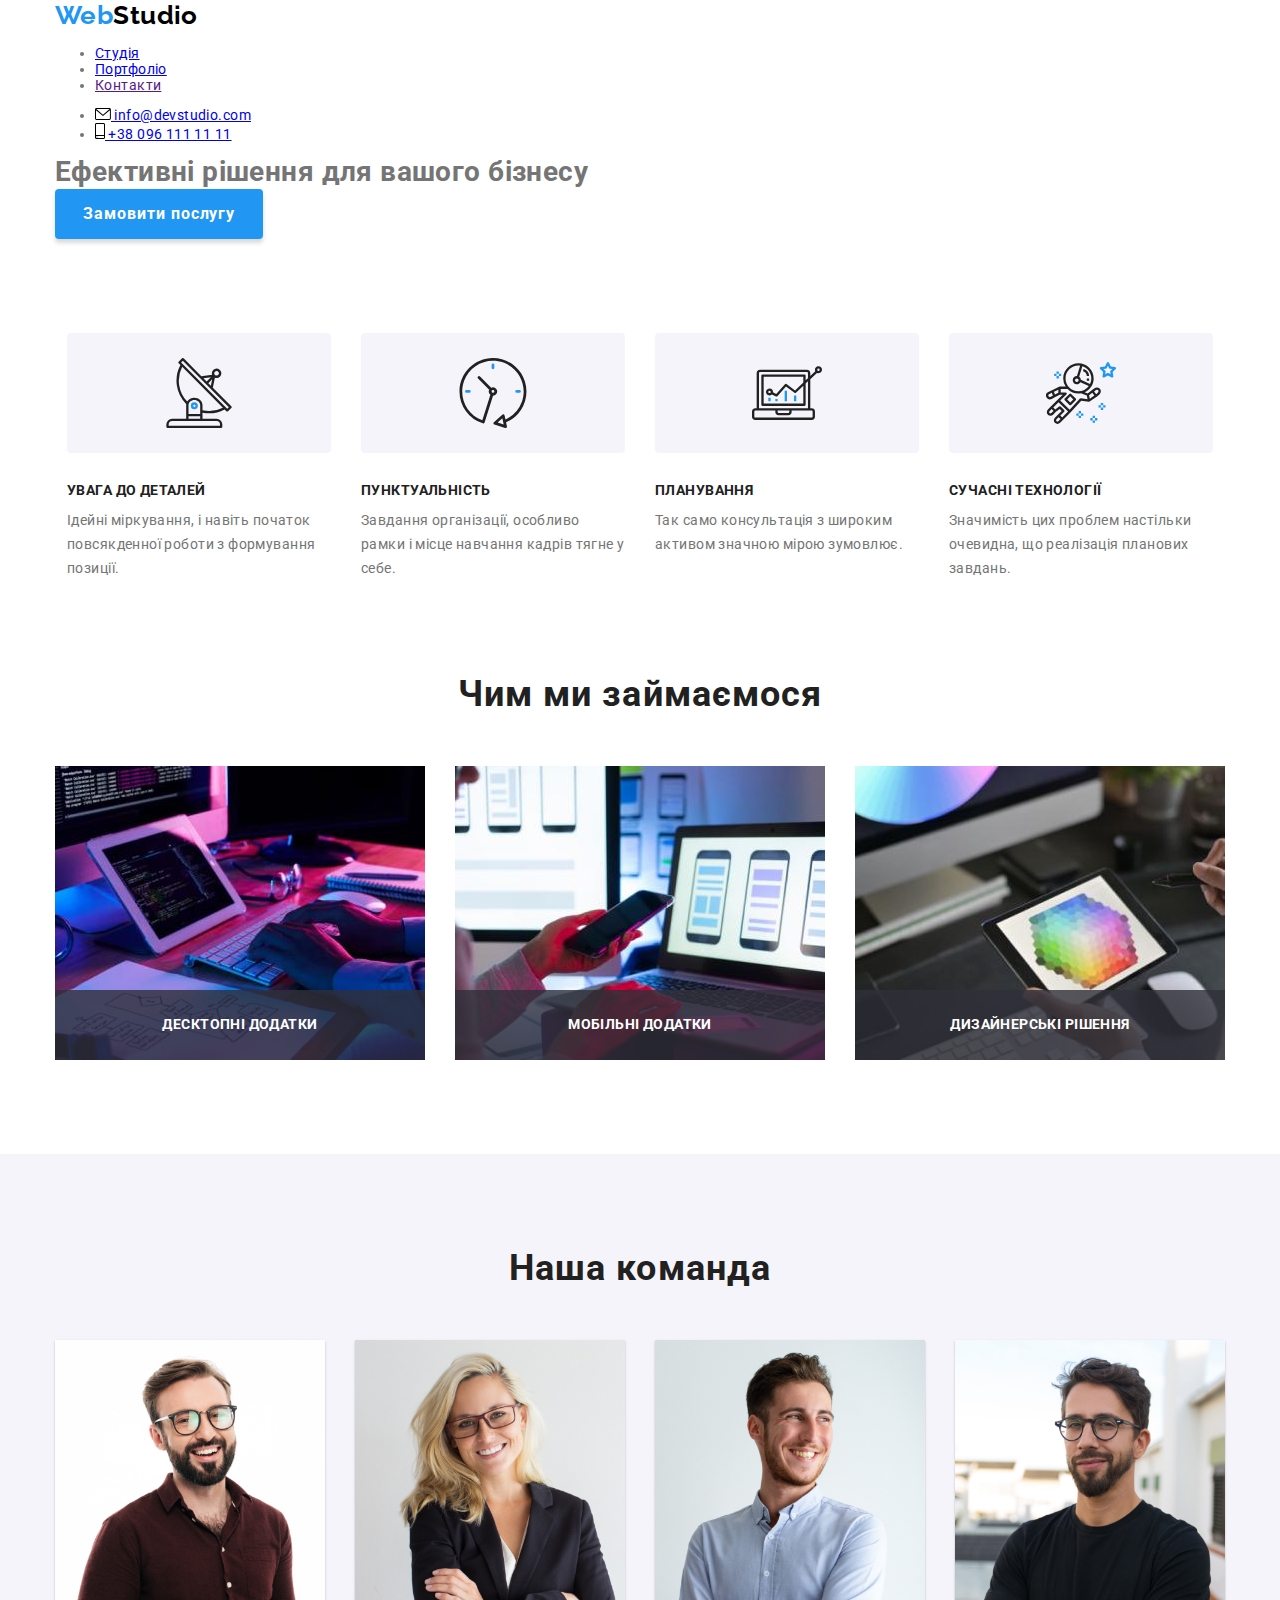
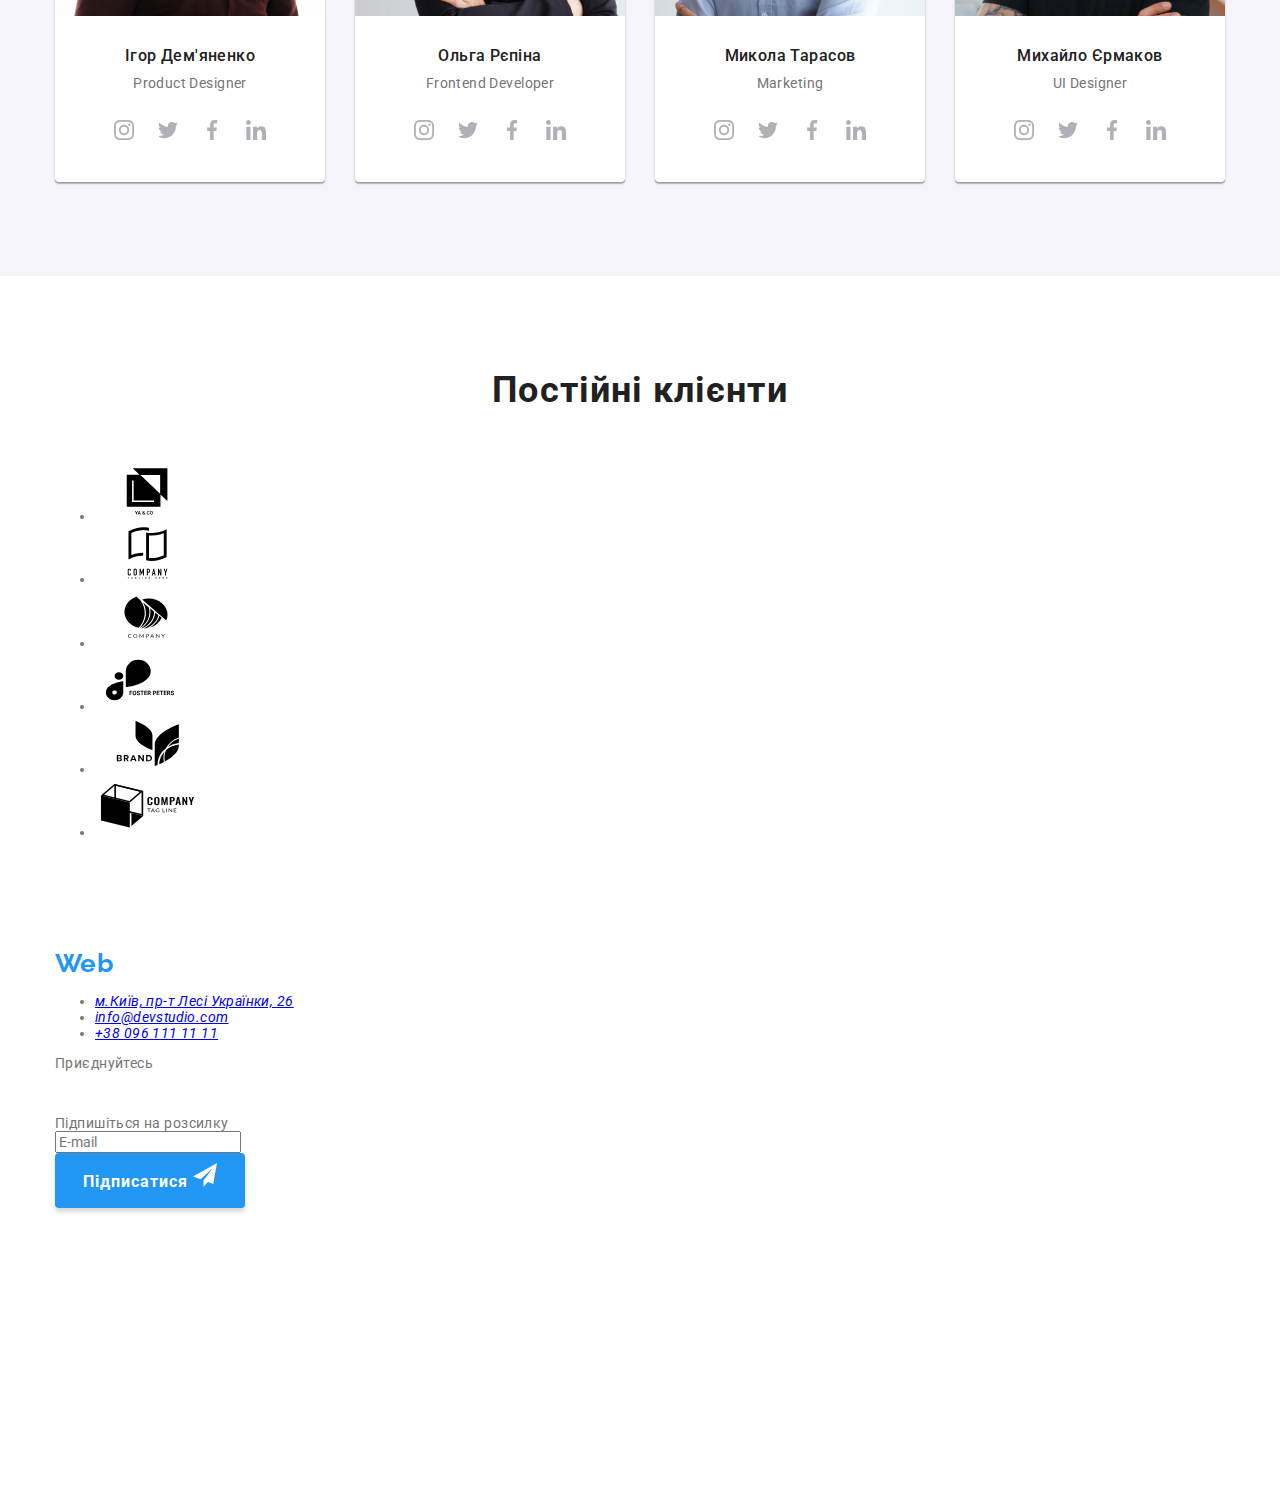
==== index.html @ 04a94d73 "Add styles for features, woktypes and team section" ====
<!DOCTYPE html>
<html lang="uk">

<head>
    <meta charset="UTF-8">
    <meta http-equiv="X-UA-Compatible" content="IE=edge">
    <meta name="viewport" content="width=device-width, initial-scale=1.0">
    <title>goit-markup-hw-07</title>
    <link rel="stylesheet" href="./css/main.min.css">
    <link rel="preconnect" href="https://fonts.googleapis.com">
    <link rel="preconnect" href="https://fonts.gstatic.com" crossorigin>
    <link
        href="https://fonts.googleapis.com/css2?family=Raleway:wght@700&family=Roboto:wght@400;500;700;900&display=swap"
        rel="stylesheet">
</head>
<body>
    <header class="page-header">
        <div class="container page-header__container">
            <a href="./index.html" class="logo">Web<span class="logo__span">Studio</span></a>
            <nav class="page-header__nav">
                <ul class="page-header__nav-list">
                    <li class="page-header__nav-item"><a href="./index.html" class="page-header__nav-link is-active">Студія</a></li>
                    <li class="page-header__nav-item"><a href="./portfolio.html" class="page-header__nav-link">Портфоліо</a></li>
                    <li class="page-header__nav-item"><a href="" class="page-header__nav-link">Контакти</a></li>
                </ul>
            </nav>
            <ul class="page-header__contacts">
                <li class="page-header__contacts-item">
                    <a href="mailto:info@devstudio.com" class="page-header__contacts-link">
                        <svg class="page-header__contacts-icon" width="16" height="12">
                            <use href="./images/symbol-defs.svg#envelope"></use>
                        </svg>
                        info@devstudio.com</a>
                </li>
                <li class="page-header__contacts-item">
                    <a href="tel:+380961111111" class="page-header__contacts-link">
                        <svg class="page-header__contacts-icon" width="10" height="16">
                            <use href="./images/symbol-defs.svg#smartphone"></use>
                        </svg>
                        +38 096 111 11 11</a>
                </li>
            </ul>
        </div>
    </header>
    <main>
        <section class="hero">
            <div class="container hero__container">
                <h1 class="hero__title">Ефективні рішення для вашого бізнесу</h1>
                <button type="button" class="btn hero__btn" data-modal-open>Замовити послугу</button>
            </div>
        </section>
        <section class="features section">
            <div class="container">
                <h2 class="features__title visually-hidden">Особливості</h2>
                <ul class="features__list">
                    <li class="features__item">
                        <div class="features__bcg">
                            <svg class="features__icon" width="70" height="70">
                                <use href="./images/symbol-defs.svg#antenna"></use>
                            </svg>
                        </div>
                        <h3 class="features__label">УВАГА ДО ДЕТАЛЕЙ</h3>
                        <p class="features__text">Ідейні міркування, і навіть початок повсякденної роботи з формування
                            позиції.</p>
                    </li>
                    <li class="features__item">
                        <div class="features__bcg">
                            <svg class="features__icon" width="70" height="70">
                                <use href="./images/symbol-defs.svg#clock"></use>
                            </svg>
                        </div>
                        <h3 class="features__label">ПУНКТУАЛЬНІСТЬ</h3>
                        <p class="features__text">Завдання організації, особливо рамки і місце навчання кадрів тягне у
                            себе.</p>
                    </li>
                    <li class="features__item">
                        <div class="features__bcg">
                            <svg class="features-icon" width="70" height="70">
                                <use href="./images/symbol-defs.svg#diagram"></use>
                            </svg>
                        </div>
                        <h3 class="features__label">ПЛАНУВАННЯ</h3>
                        <p class="features__text">Так само консультація з широким активом значною мірою зумовлює.</p>
                    </li>
                    <li class="features__item">
                        <div class="features__bcg">
                            <svg class="features__icon" width="70" height="70">
                                <use href="./images/symbol-defs.svg#astronaut"></use>
                            </svg>
                        </div>
                        <h3 class="features__label">СУЧАСНІ ТЕХНОЛОГІЇ</h3>
                        <p class="features__text">Значимість цих проблем настільки очевидна, що реалізація планових
                            завдань.</p>
                    </li>
                </ul>
            </div>
        </section>
        <section class="worktypes section">
            <div class="container">
                <h2 class="worktypes__title section-title">Чим ми займаємося</h2>
                <ul class="worktypes__list">
                    <li class="worktypes__item">
                        <img src="./images/desktop-app.jpg" alt="декстопні додатки" width="370">
                        <p class="worktypes__text">Десктопні додатки</p>
                    </li>
                    <li class="worktypes__item">
                        <img src="./images/mobile-app.jpg" alt="мобільні додатки" width="370">
                        <p class="worktypes__text">Мобільні додатки</p>
                    </li>
                    <li class="worktypes__item">
                        <img src="./images/design-solutions.jpg" alt="дизайнерські рішення" width="370">
                        <p class="worktypes__text">Дизайнерські рішення</p>
                    </li>
                </ul>
            </div>
        </section>
        <section class="team section">
            <div class="container">
                <h2 class="team__title section-title">Наша команда</h2>
                <ul class="team__list">
                    <li class="team-card">
                        <div class="img-wrapper">
                            <img src="./images/ihor.jpg" alt="Ігор Дем'яненко"
                            srcset="./images/ihor.jpg 1x, ./images/ihor@2x.jpg 2x, ./images/ihor@3x.jpg 3x">
                        </div>
                        <div class="team-card__content">
                            <h3 class="team-card__title">Ігор Дем'яненко</h3>
                            <p lang="en" class="team-card__text">Product Designer</p>
                            <ul class="socials">
                                <li class="socials__item">
                                    <a href="" class="socials__link">
                                        <svg class="socials__icon" width="20" height="20">
                                            <use href="./images/symbol-defs.svg#instagram"></use>
                                        </svg>
                                    </a>
                                </li>
                                <li class="socials__item">
                                    <a href="" class="socials__link">
                                        <svg class="socials__icon" width="20" height="20">
                                            <use href="./images/symbol-defs.svg#twitter"></use>
                                        </svg>
                                    </a>
                                </li>
                                <li class="socials__item">
                                    <a href="" class="socials__link">
                                        <svg class="socials__icon" width="20" height="20">
                                            <use href="./images/symbol-defs.svg#facebook"></use>
                                        </svg>
                                    </a>
                                </li>
                                <li class="socials__item">
                                    <a href="" class="socials__link">
                                        <svg class="socials__icon" width="20" height="20">
                                            <use href="./images/symbol-defs.svg#linkedin"></use>
                                        </svg>
                                    </a>
                                </li>
                            </ul>
                        </div>
                    </li>
                    <li class="team-card">
                        <div class="img-wrapper">
                            <img src="./images/olga.jpg" alt="Ольга Рєпіна"
                            srcset="./images/olga.jpg 1x, ./images/olga@2x.jpg 2x, ./images/olga@3x.jpg 3x">
                        </div>
                        <div class="team-card__content">
                            <h3 class="team-card__title">Ольга Рєпіна</h3>
                            <p lang="en" class="team-card__text">Frontend Developer</p>
                            <ul class="socials">
                                <li class="social__item">
                                    <a href="" class="socials__link">
                                        <svg width="20" height="20" class="socials__icon">
                                            <use href="./images/symbol-defs.svg#instagram"></use>
                                        </svg>
                                    </a>
                                </li>
                                <li class="socials__item">
                                    <a href="" class="socials__link">
                                        <svg class="socials__icon" width="20" height="20">
                                            <use href="./images/symbol-defs.svg#twitter"></use>
                                        </svg>
                                    </a>
                                </li>
                                <li class="socials__item">
                                    <a href="" class="socials__link">
                                        <svg class="socials__icon" width="20" height="20">
                                            <use href="./images/symbol-defs.svg#facebook"></use>
                                        </svg>
                                    </a>
                                </li>
                                <li class="socials__item">
                                    <a href="" class="socials__link">
                                        <svg class="socials__icon" width="20" height="20">
                                            <use href="./images/symbol-defs.svg#linkedin"></use>
                                        </svg>
                                    </a>
                                </li>
                            </ul>
                        </div>
                    </li>
                    <li class="team-card">
                        <div class="img-wrapper">
                            <img src="./images/mykola.jpg" alt="Микола Тарасов"
                            srcset="./images/mykola.jpg 1x, ./images/mykola@2x.jpg 2x, ./images/mykola@3x.jpg 3x">
                        </div>
                        <div class="team-card__content">
                            <h3 class="team-card__title">Микола Тарасов</h3>
                            <p lang="en" class="team-card__text">Marketing</p>
                            <ul class="socials">
                                <li class="socials__item">
                                    <a href="" class="socials__link">
                                        <svg width="20" height="20" class="socials__icon">
                                            <use href="./images/symbol-defs.svg#instagram"></use>
                                        </svg>
                                    </a>
                                </li>
                                <li class="socials__item">
                                    <a href="" class="socials__link">
                                        <svg class="socials__icon" width="20" height="20">
                                            <use href="./images/symbol-defs.svg#twitter"></use>
                                        </svg>
                                    </a>
                                </li>
                                <li class="socials__item">
                                    <a href="" class="socials__link">
                                        <svg class="socials__icon" width="20" height="20">
                                            <use href="./images/symbol-defs.svg#facebook"></use>
                                        </svg>
                                    </a>
                                </li>
                                <li class="socials__item">
                                    <a href="" class="socials__link">
                                        <svg class="socials__icon" width="20" height="20">
                                            <use href="./images/symbol-defs.svg#linkedin"></use>
                                        </svg>
                                    </a>
                                </li>
                            </ul>
                        </div>
                    </li>
                    <li class="team-card">
                        <div class="img-wrapper">
                            <img src="./images/mykhailo.jpg" alt="Михайло Єрмаков"
                            srcset="./images/mykhailo.jpg 1x, ./images/mykhailo@2x.jpg 2x, ./images/mykhailo@3x.jpg 3x">
                        </div>
                        <div class="team-card__content">
                            <h3 class="team-card__title">Михайло Єрмаков</h3>
                            <p lang="en" class="team-card__text">UI Designer</p>
                            <ul class="socials">
                                <li class="socials__item">
                                    <a href="" class="socials__link">
                                        <svg width="20" height="20" class="socials__icon">
                                            <use href="./images/symbol-defs.svg#instagram"></use>
                                        </svg>
                                    </a>
                                </li>
                                <li class="socials__item">
                                    <a href="" class="socials__link">
                                        <svg class="socials__icon" width="20" height="20">
                                            <use href="./images/symbol-defs.svg#twitter"></use>
                                        </svg>
                                    </a>
                                </li>
                                <li class="socials__item">
                                    <a href="" class="socials__link">
                                        <svg class="socials__icon" width="20" height="20">
                                            <use href="./images/symbol-defs.svg#facebook"></use>
                                        </svg>
                                    </a>
                                </li>
                                <li class="socials__item">
                                    <a href="" class="socials__link">
                                        <svg class="socials__icon" width="20" height="20">
                                            <use href="./images/symbol-defs.svg#linkedin"></use>
                                        </svg>
                                    </a>
                                </li>
                            </ul>
                        </div>
                    </li>
                </ul>
            </div>
        </section>
        <section class="clients section">
            <div class="container">
                <h2 class="clients__title section-title">Постійні клієнти</h2>
                <ul class="clients__list">
                    <li class="clients__item">
                        <a href="" class="clients__link">
                            <svg class="clients__icon" width="106" height="60">
                                <use href="./images/symbol-defs.svg#logo1"></use>
                            </svg>
                        </a>
                    </li>
                    <li class="clients__item">
                        <a href="" class="clients__link">
                            <svg class="clients__icon" width="106" height="60">
                                <use href="./images/symbol-defs.svg#logo2"></use>
                            </svg>
                        </a>
                    </li>
                    <li class="clients__item">
                        <a href="" class="clients__link">
                            <svg class="clients__icon" width="106" height="60">
                                <use href="./images/symbol-defs.svg#logo3"></use>
                            </svg>
                        </a>
                    </li>
                    <li class="clients__item">
                        <a href="" class="clients__link">
                            <svg class="clients__icon" width="106" height="60">
                                <use href="./images/symbol-defs.svg#logo4"></use>
                            </svg>
                        </a>
                    </li>
                    <li class="clients__item">
                        <a href="" class="clients__link">
                            <svg class="clients__icon" width="106" height="60">
                                <use href="./images/symbol-defs.svg#logo5"></use>
                            </svg>
                        </a>
                    </li>
                    <li class="clients__item">
                        <a href="" class="clients__link">
                            <svg class="clients__icon" width="106" height="60">
                                <use href="./images/symbol-defs.svg#logo6"></use>
                            </svg>
                        </a>
                    </li>
                </ul>
            </div>
        </section>
    </main>
    <footer class="page-footer">
        <div class="container page-footer__container">
            <div class="page-footer__adr-thumb">
                <a href="./index.html" class="logo">Web<span class="logo__span--inverse">Studio</span></a>
                <address class="page-footer__adr">
                    <ul class="page-footer__adr-list">
                        <li class="page-footer__adr-item"><a href="https://goo.gl/maps/JgUuiA2P2E3TJJDB6" class="page-footer__adr-link--white"
                                rel="noopener noopener nofollow">м.Київ, пр-т Лесі Українки, 26</a></li>
                        <li class="page-footer__adr-item"><a href="mailto:info@devstudio.com"
                                class="page-footer__adr-link">info@devstudio.com</a></li>
                        <li class="page-footer__adr-item"><a href="tel:+380961111111" class="page-footer__adr-link">+38 096 111 11 11</a></li>
                    </ul>
                </address>
            </div>
            <div class="page-footer__join">
                <p class="page-footer__join-title">Приєднуйтесь</p>
                <ul class="page-footer__join-list socials">
                    <li class="page-footer__join-item socials__item">
                        <a href="" class="socials__link--inverse">
                            <svg width="20" height="20" class="socials__icon--inverse">
                                <use href="./images/symbol-defs.svg#instagram"></use>
                            </svg>
                        </a>
                    </li>
                    <li class="page-footer__join-item socials__item">
                        <a href="" class="socials__link--inverse">
                            <svg class="socials__icon--inverse" width="20" height="20">
                                <use href="./images/symbol-defs.svg#twitter"></use>
                            </svg>
                        </a>
                    </li>
                    <li class="page-footer__join-item socials__item">
                        <a href="" class="socials__link--inverse">
                            <svg class="socials__icon--inverse" width="20" height="20">
                                <use href="./images/symbol-defs.svg#facebook"></use>
                            </svg>
                        </a>
                    </li>
                    <li class="page-footer__join-item socials__item">
                        <a href="" class="socials__link--inverse">
                            <svg class="socials__icon--inverse" width="20" height="20">
                                <use href="./images/symbol-defs.svg#linkedin"></use>
                            </svg>
                        </a>
                    </li>
                </ul>
            </div>
            <form class="page-footer__subscribe" action="#">
                <label class="page-footer__subscribe-title" for="subscribe-input">Підпишіться на розсилку</label>
                <div class="page-footer__subscribe-thumb">    
                    <input type="email" placeholder="E-mail" name="email" class="page-footer__subscribe-input" id="subscribe-input">
                    <button type="submit" class="btn page-footer__subscribe-btn">Підписатися
                        <svg class="page-footer__subscribe-icon" width="24" height="24">
                            <use href="./images/symbol-defs.svg#send"></use>
                        </svg>
                    </button>
                </div>
            </form>
        </div>
    </footer>
    <div class="backdrop backdrop--is-hidden" data-modal>
        <div class="modal">
            <button class="modal__close-btn" data-modal-close>
                <svg class="modal__close-icon" width="30" height="30">
                    <use href="./images/symbol-defs.svg#close"></use>
                </svg>
            </button>
            <form action="#" class="offer-form">
                <strong class="offer-form__title">Залиште свої дані, ми вам передзвонимо</strong>
                <label class="offer-form__label">Ім'я
                    <input type="text" name="name" class="offer-form__input">
                    <svg class="offer-form__icon" width="18" height="18">
                        <use href="./images/symbol-defs.svg#person"></use>
                    </svg>
                </label>
                <label class="offer-form__label">Телефон
                    <input type="tel" name="phone" class="offer-form__input">
                    <svg class="offer-form__icon" width="18" height="18">
                        <use href="./images/symbol-defs.svg#phone"></use>
                    </svg>
                </label>
                <label class="offer-form__label">Пошта
                    <input type="email" name="email" class="offer-form__input">
                    <svg class="offer-form__icon" width="18" height="18">
                        <use href="./images/symbol-defs.svg#email"></use>
                    </svg>
                </label>
                <label class="offer-form__label"> Коментар
                    <textarea name="comment" id="offer-textarea" cols="30" rows="10" placeholder="Введіть текст"
                        class="offer-form__textarea"></textarea>
                </label>
                <label class="offer-form__checkbox-label">
                    <input type="checkbox" name="accepting" value="accepting" class="offer-form__checkbox-input">
                    Погоджуюся з розсилкою та приймаю&nbsp;<a class="offer-form__checkbox-link">Умови договору</a>
                    <svg class="offer-form__checkbox-icon--unchecked" width="16" height="15">
                        <use href="./images/symbol-defs.svg#check-border"></use>
                    </svg>
                    <svg class="offer-form__checkbox-icon--checked" width="16" height="15">
                        <use href="./images/symbol-defs.svg#check"></use>
                    </svg>
                </label>
                <button type="submit" class="btn offer-form__send-btn">Відправити</button>
            </form>
        </div>
    </div>
    <script src="./js/modal.js"></script>
</body>

</html>
---- css/main.min.css ----
:root{--main-color: #757575;--title-color: #212121;--accent-color: #2196F3;--white-color: #ffffff;--secondary-bcg: #F5F4FA;--black-color: #000000;--footer-bcg: #2F303A;--hero-overlay: rgba(47, 48, 58, 0.4);--worktypes-bcg: rgba(47, 48, 58, 0.8);--btn-hover: #188CE8;--header-line: #ECECEC;--cards-line: #EEEEEE;--footer-contact: rgba(255, 255, 255, 0.6);--logo-icons: #AFB1B8;--footer-links: rgba(255, 255, 255, 0.1);--footer-input-border: rgba(255, 255, 255, 0.3);--overlay-bcg: rgba(33, 150, 243, 0.9);--modal-bcg: rgba(0, 0, 0, 0.2);--modal-btn: rgba(0, 0, 0, 0.1);--modal-placeholder: rgba(117, 117, 117, 0.5);--modal-input-border: rgba(33, 33, 33, 0.2);--main-font: Roboto, Montserrat, DM Sans, sans-serif;--main-font-size: 14px;--main-letter-spacing: 0.03em}.logo{display:inline-block;text-decoration:none}.socials,.team__list,.worktypes__list,.features__list{margin:0;padding:0;list-style:none}/*! normalize.css v8.0.0 | MIT License | github.com/necolas/normalize.css */html{line-height:1.15;-webkit-text-size-adjust:100%}body{margin:0}h1{font-size:2em;margin:.67em 0}hr{-webkit-box-sizing:content-box;box-sizing:content-box;height:0;overflow:visible}pre{font-family:monospace,monospace;font-size:1em}a{background-color:rgba(0,0,0,0)}abbr[title]{border-bottom:none;text-decoration:underline;-webkit-text-decoration:underline dotted;text-decoration:underline dotted}b,strong{font-weight:bolder}code,kbd,samp{font-family:monospace,monospace;font-size:1em}small{font-size:80%}sub,sup{font-size:75%;line-height:0;position:relative;vertical-align:baseline}sub{bottom:-0.25em}sup{top:-0.5em}img{border-style:none}button,input,optgroup,select,textarea{font-family:inherit;font-size:100%;line-height:1.15;margin:0}button,input{overflow:visible}button,select{text-transform:none}button,[type=button],[type=reset],[type=submit]{-webkit-appearance:button}button::-moz-focus-inner,[type=button]::-moz-focus-inner,[type=reset]::-moz-focus-inner,[type=submit]::-moz-focus-inner{border-style:none;padding:0}button:-moz-focusring,[type=button]:-moz-focusring,[type=reset]:-moz-focusring,[type=submit]:-moz-focusring{outline:1px dotted ButtonText}fieldset{padding:.35em .75em .625em}legend{-webkit-box-sizing:border-box;box-sizing:border-box;color:inherit;display:table;max-width:100%;padding:0;white-space:normal}progress{vertical-align:baseline}textarea{overflow:auto}[type=checkbox],[type=radio]{-webkit-box-sizing:border-box;box-sizing:border-box;padding:0}[type=number]::-webkit-inner-spin-button,[type=number]::-webkit-outer-spin-button{height:auto}[type=search]{-webkit-appearance:textfield;outline-offset:-2px}[type=search]::-webkit-search-decoration{-webkit-appearance:none}::-webkit-file-upload-button{-webkit-appearance:button;font:inherit}details{display:block}summary{display:list-item}template{display:none}[hidden]{display:none}html{-webkit-box-sizing:border-box;box-sizing:border-box}*,*::before,*::after{-webkit-box-sizing:inherit;box-sizing:inherit}body{font-family:var(--main-font);color:var(--main-color);font-size:var(--main-font-size);letter-spacing:var(--main-letter-spacing)}h1,h2,h3,h4,h5,h6,p{padding:0;margin:0}img{display:block;max-width:100%;height:auto}.container{padding-left:15px;padding-right:15px;margin-left:auto;margin-right:auto}@media screen and (min-width: 480px){.container{width:480px}}@media screen and (min-width: 768px){.container{width:768px}}@media screen and (min-width: 1200px){.container{width:1200px}}.section{padding:60px 0}@media screen and (min-width: 1200px){.section{padding:94px 0}}.section-title{color:var(--title-color);font-weight:700;font-size:28px;line-height:1.16;text-align:center;letter-spacing:.03em;margin-bottom:30px}@media screen and (min-width: 1200px){.section-title{font-size:36px;margin-bottom:50px}}.visually-hidden{position:absolute;width:1px;height:1px;margin:-1px;padding:0;overflow:hidden;border:0;clip:rect(0 0 0 0)}.backdrop--is-hidden{opacity:0;pointer-events:none}.img-wrapper{position:relative;overflow:hidden;font-size:0}.logo{color:var(--accent-color);font-family:Raleway,sans-serif;font-size:24px;font-weight:700;line-height:1.17}.logo__span{color:var(--black-color)}.logo__span--inverse{color:var(--white-color)}@media screen and (min-width: 1200px){.logo{font-size:26px;line-height:1.19}}.btn{display:block;padding:10px 28px;background-color:var(--accent-color);color:var(--white-color);font-family:Roboto,Montserrat,DM Sans,sans-serif;font-size:16px;font-weight:700;line-height:1.88;letter-spacing:.06em;cursor:pointer;-webkit-box-shadow:0px 4px 4px rgba(0,0,0,.15);box-shadow:0px 4px 4px rgba(0,0,0,.15);border-radius:4px;border:none;-webkit-transition:background-color 250ms cubic-bezier(0.4, 0, 0.2, 1);transition:background-color 250ms cubic-bezier(0.4, 0, 0.2, 1)}.btn:hover,.btn:focus{background-color:var(--btn-hover)}@media screen and (min-width: 1200px){.features{padding-bottom:0}}.features__list{display:-webkit-box;display:-ms-flexbox;display:flex;-webkit-box-align:start;-ms-flex-align:start;align-items:flex-start;-webkit-box-pack:center;-ms-flex-pack:center;justify-content:center;-ms-flex-wrap:wrap;flex-wrap:wrap;margin:-15px}.features__item{margin:15px}@media screen and (min-width: 480px){.features__item{width:100%}}@media screen and (min-width: 768px){.features__item{width:46%}}@media screen and (min-width: 1200px){.features__item{width:22%}}.features__bcg{display:-webkit-box;display:-ms-flexbox;display:flex;-webkit-box-align:center;-ms-flex-align:center;align-items:center;-webkit-box-pack:center;-ms-flex-pack:center;justify-content:center;height:120px;width:100%;background-color:var(--secondary-bcg);border-radius:4px}.features__label{margin-top:30px;margin-bottom:10px;color:var(--title-color);font-weight:700;font-size:14px;line-height:1.14;text-transform:uppercase;text-align:center}@media screen and (min-width: 768px){.features__label{text-align:start}}.features__text{line-height:1.71}.worktypes__list{display:-webkit-box;display:-ms-flexbox;display:flex;-webkit-box-align:start;-ms-flex-align:start;align-items:flex-start;-webkit-box-pack:justify;-ms-flex-pack:justify;justify-content:space-between}.worktypes__item{position:relative}.worktypes__text{position:absolute;bottom:0;display:-webkit-box;display:-ms-flexbox;display:flex;-webkit-box-align:center;-ms-flex-align:center;align-items:center;-webkit-box-pack:center;-ms-flex-pack:center;justify-content:center;width:100%;min-height:70px;padding:8px;font-weight:700;line-height:1.14;text-transform:uppercase;color:var(--white-color);background-color:var(--worktypes-bcg)}@media screen and (max-width: 1200px){.worktypes{display:none}}.team{background-color:var(--secondary-bcg)}.team__list{display:grid;row-gap:30px;-webkit-column-gap:30px;-moz-column-gap:30px;column-gap:30px}@media screen and (min-width: 480px){.team__list{grid-template-columns:repeat(1, 1fr)}}@media screen and (min-width: 768px){.team__list{grid-template-columns:repeat(2, 1fr)}}@media screen and (min-width: 1200px){.team__list{grid-template-columns:repeat(4, 1fr)}}.team-card{background-color:var(--white-color);-webkit-box-shadow:0px 1px 3px rgba(0,0,0,.12),0px 1px 1px rgba(0,0,0,.14),0px 2px 1px rgba(0,0,0,.2);box-shadow:0px 1px 3px rgba(0,0,0,.12),0px 1px 1px rgba(0,0,0,.14),0px 2px 1px rgba(0,0,0,.2);border-radius:0px 0px 4px 4px}.team-card__content{padding:30px 32px}.team-card__title{color:var(--title-color);font-weight:500;font-size:16px;line-height:1.19;text-align:center}.team-card__text{line-height:1.19;text-align:center;margin:10px auto 16px}.socials{display:-webkit-box;display:-ms-flexbox;display:flex;-webkit-box-align:center;-ms-flex-align:center;align-items:center;-webkit-box-pack:center;-ms-flex-pack:center;justify-content:center}.socials__link{display:-webkit-box;display:-ms-flexbox;display:flex;-webkit-box-align:center;-ms-flex-align:center;align-items:center;-webkit-box-pack:center;-ms-flex-pack:center;justify-content:center;width:44px;height:44px;border-radius:50%;-webkit-transition:background-color 250ms cubic-bezier(0.4, 0, 0.2, 1);transition:background-color 250ms cubic-bezier(0.4, 0, 0.2, 1)}.socials__link:hover,.socials__link:focus{background-color:var(--accent-color);border-radius:50%;border:none}.socials__link--inverse{display:-webkit-box;display:-ms-flexbox;display:flex;-webkit-box-align:center;-ms-flex-align:center;align-items:center;-webkit-box-pack:center;-ms-flex-pack:center;justify-content:center;width:44px;height:44px;border-radius:50%;background-color:var(--footer-links);-webkit-transition:background-color 250ms cubic-bezier(0.4, 0, 0.2, 1);transition:background-color 250ms cubic-bezier(0.4, 0, 0.2, 1)}.socials__link--inverse:hover,.socials__link--inverse:focus{background-color:var(--accent-color);border-radius:50%;border:none}.socials__icon{fill:var(--logo-icons);-webkit-transition:fill 250ms cubic-bezier(0.4, 0, 0.2, 1);transition:fill 250ms cubic-bezier(0.4, 0, 0.2, 1)}.socials__link:hover .socials__icon,.socials__link:focus .socials__icon{fill:var(--white-color)}.socials__icon--inverse{fill:var(--white-color)}/*# sourceMappingURL=main.min.css.map */
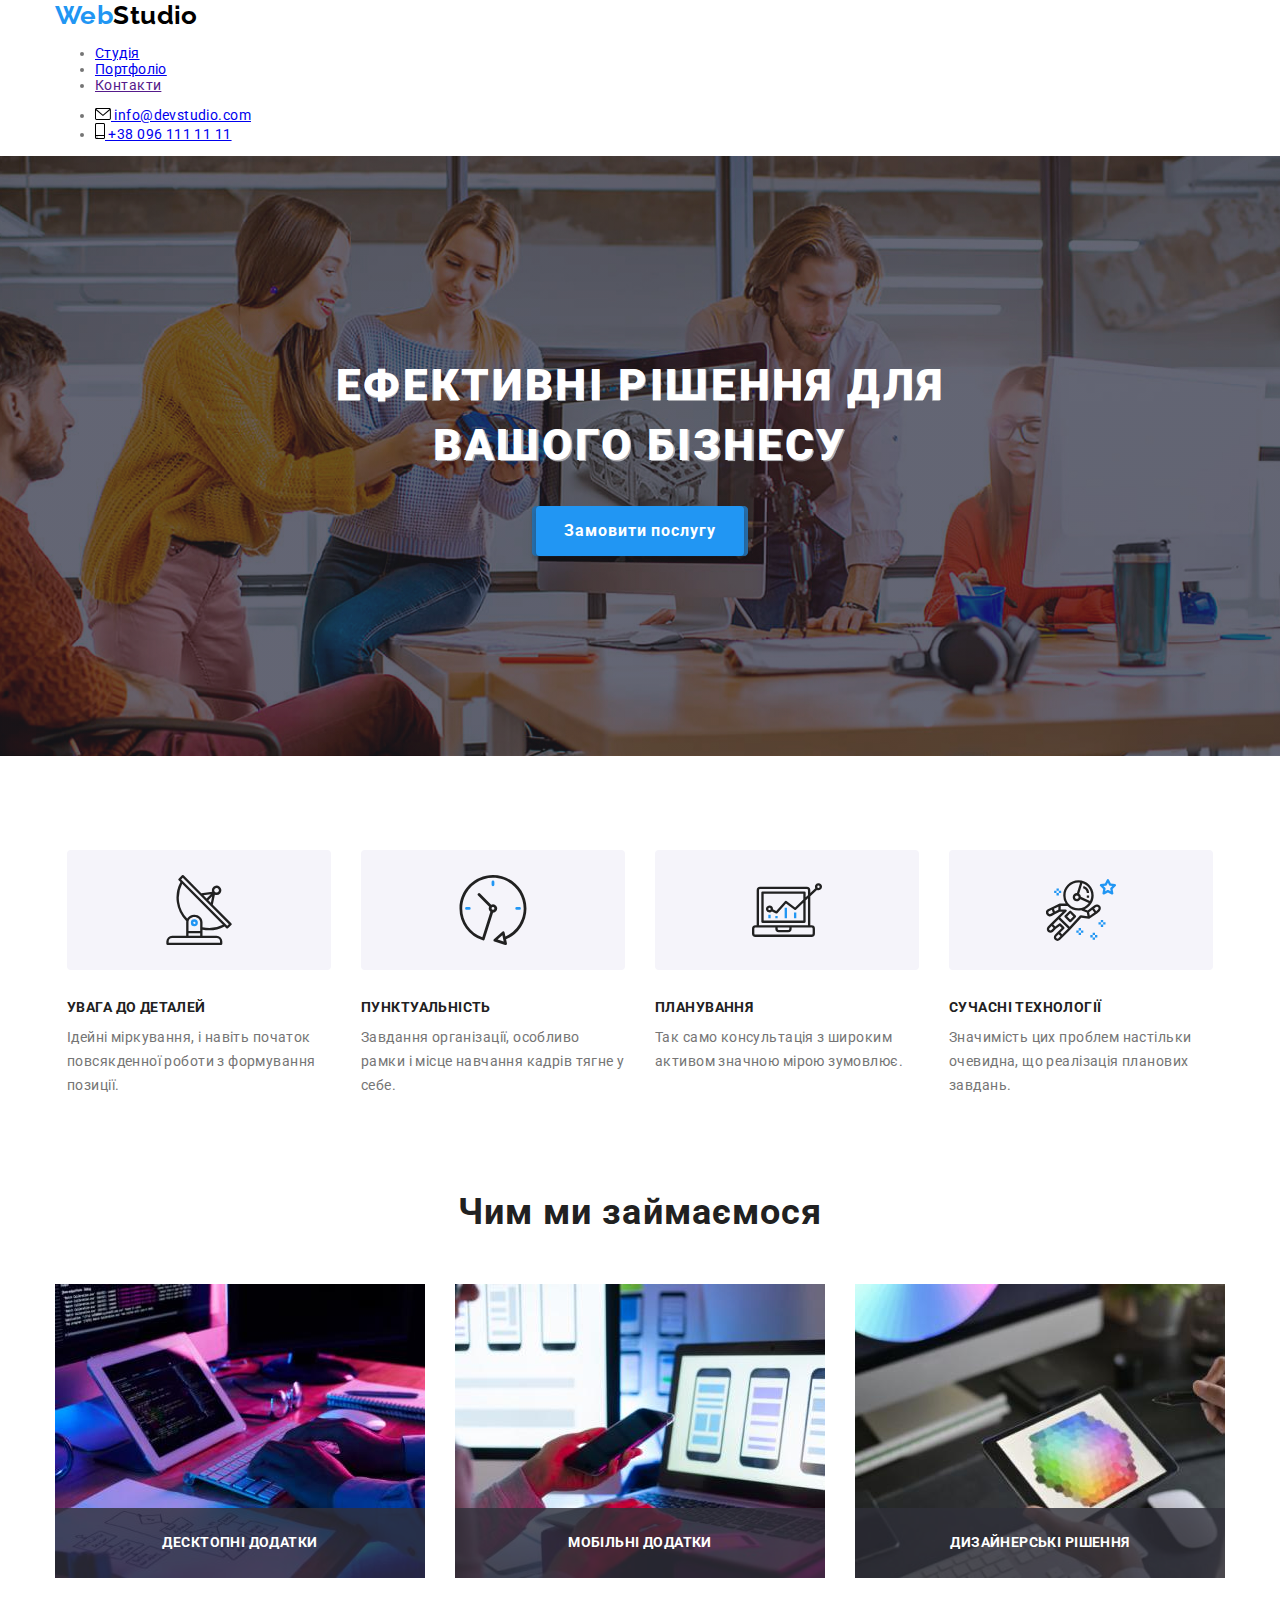
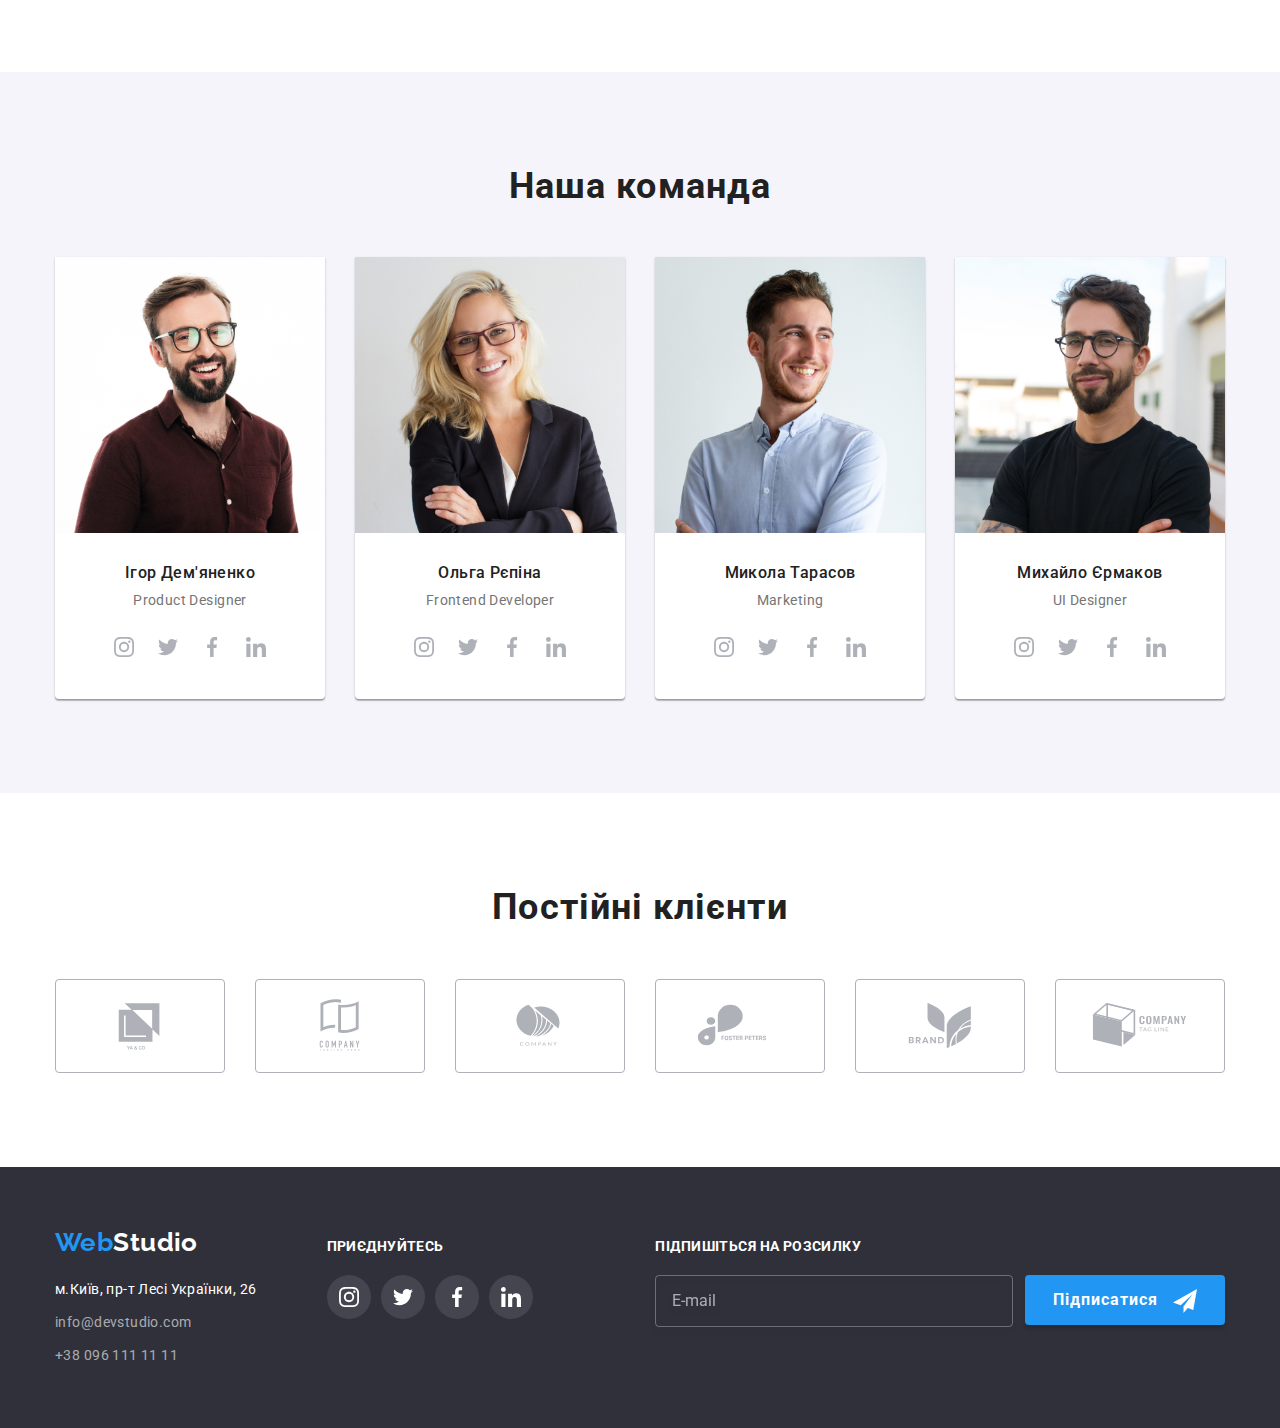
==== commit 7565c6fd: "add styles to modal, portfolio and hero section" ====
--- a/index.html
+++ b/index.html
@@ -422,16 +422,18 @@
                     <textarea name="comment" id="offer-textarea" cols="30" rows="10" placeholder="Введіть текст"
                         class="offer-form__textarea"></textarea>
                 </label>
-                <label class="offer-form__checkbox-label">
-                    <input type="checkbox" name="accepting" value="accepting" class="offer-form__checkbox-input">
-                    Погоджуюся з розсилкою та приймаю&nbsp;<a class="offer-form__checkbox-link">Умови договору</a>
-                    <svg class="offer-form__checkbox-icon--unchecked" width="16" height="15">
-                        <use href="./images/symbol-defs.svg#check-border"></use>
-                    </svg>
-                    <svg class="offer-form__checkbox-icon--checked" width="16" height="15">
-                        <use href="./images/symbol-defs.svg#check"></use>
-                    </svg>
-                </label>
+                <div class="offer-form__checkbox-thumb">
+                    <label class="offer-form__checkbox-label">
+                        <input type="checkbox" name="accepting" value="accepting" class="offer-form__checkbox-input">
+                        <svg class="offer-form__checkbox-icon--unchecked" width="16" height="15">
+                            <use href="./images/symbol-defs.svg#check-border"></use>
+                        </svg>
+                        <svg class="offer-form__checkbox-icon--checked" width="16" height="15">
+                            <use href="./images/symbol-defs.svg#check"></use>
+                        </svg>
+                        <p>Погоджуюся з розсилкою та приймаю&nbsp;<a class="offer-form__checkbox-link">Умови договору</a></p>
+                    </label>
+                </div>
                 <button type="submit" class="btn offer-form__send-btn">Відправити</button>
             </form>
         </div>
--- a/css/main.min.css
+++ b/css/main.min.css
@@ -1 +1 @@
-:root{--main-color: #757575;--title-color: #212121;--accent-color: #2196F3;--white-color: #ffffff;--secondary-bcg: #F5F4FA;--black-color: #000000;--footer-bcg: #2F303A;--hero-overlay: rgba(47, 48, 58, 0.4);--worktypes-bcg: rgba(47, 48, 58, 0.8);--btn-hover: #188CE8;--header-line: #ECECEC;--cards-line: #EEEEEE;--footer-contact: rgba(255, 255, 255, 0.6);--logo-icons: #AFB1B8;--footer-links: rgba(255, 255, 255, 0.1);--footer-input-border: rgba(255, 255, 255, 0.3);--overlay-bcg: rgba(33, 150, 243, 0.9);--modal-bcg: rgba(0, 0, 0, 0.2);--modal-btn: rgba(0, 0, 0, 0.1);--modal-placeholder: rgba(117, 117, 117, 0.5);--modal-input-border: rgba(33, 33, 33, 0.2);--main-font: Roboto, Montserrat, DM Sans, sans-serif;--main-font-size: 14px;--main-letter-spacing: 0.03em}.logo{display:inline-block;text-decoration:none}.socials,.team__list,.worktypes__list,.features__list{margin:0;padding:0;list-style:none}/*! normalize.css v8.0.0 | MIT License | github.com/necolas/normalize.css */html{line-height:1.15;-webkit-text-size-adjust:100%}body{margin:0}h1{font-size:2em;margin:.67em 0}hr{-webkit-box-sizing:content-box;box-sizing:content-box;height:0;overflow:visible}pre{font-family:monospace,monospace;font-size:1em}a{background-color:rgba(0,0,0,0)}abbr[title]{border-bottom:none;text-decoration:underline;-webkit-text-decoration:underline dotted;text-decoration:underline dotted}b,strong{font-weight:bolder}code,kbd,samp{font-family:monospace,monospace;font-size:1em}small{font-size:80%}sub,sup{font-size:75%;line-height:0;position:relative;vertical-align:baseline}sub{bottom:-0.25em}sup{top:-0.5em}img{border-style:none}button,input,optgroup,select,textarea{font-family:inherit;font-size:100%;line-height:1.15;margin:0}button,input{overflow:visible}button,select{text-transform:none}button,[type=button],[type=reset],[type=submit]{-webkit-appearance:button}button::-moz-focus-inner,[type=button]::-moz-focus-inner,[type=reset]::-moz-focus-inner,[type=submit]::-moz-focus-inner{border-style:none;padding:0}button:-moz-focusring,[type=button]:-moz-focusring,[type=reset]:-moz-focusring,[type=submit]:-moz-focusring{outline:1px dotted ButtonText}fieldset{padding:.35em .75em .625em}legend{-webkit-box-sizing:border-box;box-sizing:border-box;color:inherit;display:table;max-width:100%;padding:0;white-space:normal}progress{vertical-align:baseline}textarea{overflow:auto}[type=checkbox],[type=radio]{-webkit-box-sizing:border-box;box-sizing:border-box;padding:0}[type=number]::-webkit-inner-spin-button,[type=number]::-webkit-outer-spin-button{height:auto}[type=search]{-webkit-appearance:textfield;outline-offset:-2px}[type=search]::-webkit-search-decoration{-webkit-appearance:none}::-webkit-file-upload-button{-webkit-appearance:button;font:inherit}details{display:block}summary{display:list-item}template{display:none}[hidden]{display:none}html{-webkit-box-sizing:border-box;box-sizing:border-box}*,*::before,*::after{-webkit-box-sizing:inherit;box-sizing:inherit}body{font-family:var(--main-font);color:var(--main-color);font-size:var(--main-font-size);letter-spacing:var(--main-letter-spacing)}h1,h2,h3,h4,h5,h6,p{padding:0;margin:0}img{display:block;max-width:100%;height:auto}.container{padding-left:15px;padding-right:15px;margin-left:auto;margin-right:auto}@media screen and (min-width: 480px){.container{width:480px}}@media screen and (min-width: 768px){.container{width:768px}}@media screen and (min-width: 1200px){.container{width:1200px}}.section{padding:60px 0}@media screen and (min-width: 1200px){.section{padding:94px 0}}.section-title{color:var(--title-color);font-weight:700;font-size:28px;line-height:1.16;text-align:center;letter-spacing:.03em;margin-bottom:30px}@media screen and (min-width: 1200px){.section-title{font-size:36px;margin-bottom:50px}}.visually-hidden{position:absolute;width:1px;height:1px;margin:-1px;padding:0;overflow:hidden;border:0;clip:rect(0 0 0 0)}.backdrop--is-hidden{opacity:0;pointer-events:none}.img-wrapper{position:relative;overflow:hidden;font-size:0}.logo{color:var(--accent-color);font-family:Raleway,sans-serif;font-size:24px;font-weight:700;line-height:1.17}.logo__span{color:var(--black-color)}.logo__span--inverse{color:var(--white-color)}@media screen and (min-width: 1200px){.logo{font-size:26px;line-height:1.19}}.btn{display:block;padding:10px 28px;background-color:var(--accent-color);color:var(--white-color);font-family:Roboto,Montserrat,DM Sans,sans-serif;font-size:16px;font-weight:700;line-height:1.88;letter-spacing:.06em;cursor:pointer;-webkit-box-shadow:0px 4px 4px rgba(0,0,0,.15);box-shadow:0px 4px 4px rgba(0,0,0,.15);border-radius:4px;border:none;-webkit-transition:background-color 250ms cubic-bezier(0.4, 0, 0.2, 1);transition:background-color 250ms cubic-bezier(0.4, 0, 0.2, 1)}.btn:hover,.btn:focus{background-color:var(--btn-hover)}@media screen and (min-width: 1200px){.features{padding-bottom:0}}.features__list{display:-webkit-box;display:-ms-flexbox;display:flex;-webkit-box-align:start;-ms-flex-align:start;align-items:flex-start;-webkit-box-pack:center;-ms-flex-pack:center;justify-content:center;-ms-flex-wrap:wrap;flex-wrap:wrap;margin:-15px}.features__item{margin:15px}@media screen and (min-width: 480px){.features__item{width:100%}}@media screen and (min-width: 768px){.features__item{width:46%}}@media screen and (min-width: 1200px){.features__item{width:22%}}.features__bcg{display:-webkit-box;display:-ms-flexbox;display:flex;-webkit-box-align:center;-ms-flex-align:center;align-items:center;-webkit-box-pack:center;-ms-flex-pack:center;justify-content:center;height:120px;width:100%;background-color:var(--secondary-bcg);border-radius:4px}.features__label{margin-top:30px;margin-bottom:10px;color:var(--title-color);font-weight:700;font-size:14px;line-height:1.14;text-transform:uppercase;text-align:center}@media screen and (min-width: 768px){.features__label{text-align:start}}.features__text{line-height:1.71}.worktypes__list{display:-webkit-box;display:-ms-flexbox;display:flex;-webkit-box-align:start;-ms-flex-align:start;align-items:flex-start;-webkit-box-pack:justify;-ms-flex-pack:justify;justify-content:space-between}.worktypes__item{position:relative}.worktypes__text{position:absolute;bottom:0;display:-webkit-box;display:-ms-flexbox;display:flex;-webkit-box-align:center;-ms-flex-align:center;align-items:center;-webkit-box-pack:center;-ms-flex-pack:center;justify-content:center;width:100%;min-height:70px;padding:8px;font-weight:700;line-height:1.14;text-transform:uppercase;color:var(--white-color);background-color:var(--worktypes-bcg)}@media screen and (max-width: 1200px){.worktypes{display:none}}.team{background-color:var(--secondary-bcg)}.team__list{display:grid;row-gap:30px;-webkit-column-gap:30px;-moz-column-gap:30px;column-gap:30px}@media screen and (min-width: 480px){.team__list{grid-template-columns:repeat(1, 1fr)}}@media screen and (min-width: 768px){.team__list{grid-template-columns:repeat(2, 1fr)}}@media screen and (min-width: 1200px){.team__list{grid-template-columns:repeat(4, 1fr)}}.team-card{background-color:var(--white-color);-webkit-box-shadow:0px 1px 3px rgba(0,0,0,.12),0px 1px 1px rgba(0,0,0,.14),0px 2px 1px rgba(0,0,0,.2);box-shadow:0px 1px 3px rgba(0,0,0,.12),0px 1px 1px rgba(0,0,0,.14),0px 2px 1px rgba(0,0,0,.2);border-radius:0px 0px 4px 4px}.team-card__content{padding:30px 32px}.team-card__title{color:var(--title-color);font-weight:500;font-size:16px;line-height:1.19;text-align:center}.team-card__text{line-height:1.19;text-align:center;margin:10px auto 16px}.socials{display:-webkit-box;display:-ms-flexbox;display:flex;-webkit-box-align:center;-ms-flex-align:center;align-items:center;-webkit-box-pack:center;-ms-flex-pack:center;justify-content:center}.socials__link{display:-webkit-box;display:-ms-flexbox;display:flex;-webkit-box-align:center;-ms-flex-align:center;align-items:center;-webkit-box-pack:center;-ms-flex-pack:center;justify-content:center;width:44px;height:44px;border-radius:50%;-webkit-transition:background-color 250ms cubic-bezier(0.4, 0, 0.2, 1);transition:background-color 250ms cubic-bezier(0.4, 0, 0.2, 1)}.socials__link:hover,.socials__link:focus{background-color:var(--accent-color);border-radius:50%;border:none}.socials__link--inverse{display:-webkit-box;display:-ms-flexbox;display:flex;-webkit-box-align:center;-ms-flex-align:center;align-items:center;-webkit-box-pack:center;-ms-flex-pack:center;justify-content:center;width:44px;height:44px;border-radius:50%;background-color:var(--footer-links);-webkit-transition:background-color 250ms cubic-bezier(0.4, 0, 0.2, 1);transition:background-color 250ms cubic-bezier(0.4, 0, 0.2, 1)}.socials__link--inverse:hover,.socials__link--inverse:focus{background-color:var(--accent-color);border-radius:50%;border:none}.socials__icon{fill:var(--logo-icons);-webkit-transition:fill 250ms cubic-bezier(0.4, 0, 0.2, 1);transition:fill 250ms cubic-bezier(0.4, 0, 0.2, 1)}.socials__link:hover .socials__icon,.socials__link:focus .socials__icon{fill:var(--white-color)}.socials__icon--inverse{fill:var(--white-color)}/*# sourceMappingURL=main.min.css.map */+:root{--main-color: #757575;--title-color: #212121;--accent-color: #2196F3;--white-color: #ffffff;--secondary-bcg: #F5F4FA;--black-color: #000000;--footer-bcg: #2F303A;--hero-overlay: rgba(47, 48, 58, 0.4);--worktypes-bcg: rgba(47, 48, 58, 0.8);--btn-hover: #188CE8;--header-line: #ECECEC;--cards-line: #EEEEEE;--footer-contact: rgba(255, 255, 255, 0.6);--logo-icons: #AFB1B8;--footer-links: rgba(255, 255, 255, 0.1);--footer-input-border: rgba(255, 255, 255, 0.3);--overlay-bcg: rgba(33, 150, 243, 0.9);--modal-bcg: rgba(0, 0, 0, 0.2);--modal-btn: rgba(0, 0, 0, 0.1);--modal-placeholder: rgba(117, 117, 117, 0.5);--modal-input-border: rgba(33, 33, 33, 0.2);--main-font: Roboto, Montserrat, DM Sans, sans-serif;--main-font-size: 14px;--main-letter-spacing: 0.03em}.portfolio-card__link,.page-footer__adr-link--white,.page-footer__adr-link,.logo{display:inline-block;text-decoration:none}.portfolio-card__list,.portfolio-tabs__list,.page-footer__adr-list,.clients__list,.socials,.team__list,.worktypes__list,.features__list{margin:0;padding:0;list-style:none}/*! normalize.css v8.0.0 | MIT License | github.com/necolas/normalize.css */html{line-height:1.15;-webkit-text-size-adjust:100%}body{margin:0}h1{font-size:2em;margin:.67em 0}hr{-webkit-box-sizing:content-box;box-sizing:content-box;height:0;overflow:visible}pre{font-family:monospace,monospace;font-size:1em}a{background-color:rgba(0,0,0,0)}abbr[title]{border-bottom:none;text-decoration:underline;-webkit-text-decoration:underline dotted;text-decoration:underline dotted}b,strong{font-weight:bolder}code,kbd,samp{font-family:monospace,monospace;font-size:1em}small{font-size:80%}sub,sup{font-size:75%;line-height:0;position:relative;vertical-align:baseline}sub{bottom:-0.25em}sup{top:-0.5em}img{border-style:none}button,input,optgroup,select,textarea{font-family:inherit;font-size:100%;line-height:1.15;margin:0}button,input{overflow:visible}button,select{text-transform:none}button,[type=button],[type=reset],[type=submit]{-webkit-appearance:button}button::-moz-focus-inner,[type=button]::-moz-focus-inner,[type=reset]::-moz-focus-inner,[type=submit]::-moz-focus-inner{border-style:none;padding:0}button:-moz-focusring,[type=button]:-moz-focusring,[type=reset]:-moz-focusring,[type=submit]:-moz-focusring{outline:1px dotted ButtonText}fieldset{padding:.35em .75em .625em}legend{-webkit-box-sizing:border-box;box-sizing:border-box;color:inherit;display:table;max-width:100%;padding:0;white-space:normal}progress{vertical-align:baseline}textarea{overflow:auto}[type=checkbox],[type=radio]{-webkit-box-sizing:border-box;box-sizing:border-box;padding:0}[type=number]::-webkit-inner-spin-button,[type=number]::-webkit-outer-spin-button{height:auto}[type=search]{-webkit-appearance:textfield;outline-offset:-2px}[type=search]::-webkit-search-decoration{-webkit-appearance:none}::-webkit-file-upload-button{-webkit-appearance:button;font:inherit}details{display:block}summary{display:list-item}template{display:none}[hidden]{display:none}html{-webkit-box-sizing:border-box;box-sizing:border-box}*,*::before,*::after{-webkit-box-sizing:inherit;box-sizing:inherit}body{font-family:var(--main-font);color:var(--main-color);font-size:var(--main-font-size);letter-spacing:var(--main-letter-spacing)}h1,h2,h3,h4,h5,h6,p{padding:0;margin:0}img{display:block;max-width:100%;height:auto}.container{padding-left:15px;padding-right:15px;margin-left:auto;margin-right:auto}@media screen and (min-width: 480px){.container{width:480px}}@media screen and (min-width: 768px){.container{width:768px}}@media screen and (min-width: 1200px){.container{width:1200px}}.section{padding:60px 0}@media screen and (min-width: 1200px){.section{padding:94px 0}}.section-title{color:var(--title-color);font-weight:700;font-size:28px;line-height:1.16;text-align:center;letter-spacing:.03em;margin-bottom:30px}@media screen and (min-width: 1200px){.section-title{font-size:36px;margin-bottom:50px}}.visually-hidden{position:absolute;width:1px;height:1px;margin:-1px;padding:0;overflow:hidden;border:0;clip:rect(0 0 0 0)}.backdrop--is-hidden{opacity:0;pointer-events:none}.img-wrapper{position:relative;overflow:hidden;font-size:0}.logo{color:var(--accent-color);font-family:Raleway,sans-serif;font-size:24px;font-weight:700;line-height:1.17}.logo__span{color:var(--black-color)}.logo__span--inverse{color:var(--white-color)}@media screen and (min-width: 1200px){.logo{font-size:26px;line-height:1.19}}.hero{padding:118px 0;max-width:100%;margin-left:auto;margin-right:auto;background-image:-webkit-gradient(linear, left top, left bottom, from(var(--hero-overlay)), to(var(--hero-overlay))),url("../images/hero-mob.jpg");background-image:linear-gradient(var(--hero-overlay), var(--hero-overlay)),url("../images/hero-mob.jpg");background-size:480px 400px;background-position:center;background-repeat:no-repeat}@media(min-device-pixel-ratio: 2),(-webkit-min-device-pixel-ratio: 2),(min-resolution: 192dpi),(min-resolution: 2dppx){.hero{background-image:-webkit-gradient(linear, left top, left bottom, from(var(--hero-overlay)), to(var(--hero-overlay))),url("../images/hero-mob@2x.jpg");background-image:linear-gradient(var(--hero-overlay), var(--hero-overlay)),url("../images/hero-mob@2x.jpg")}}@media screen and (min-width: 768px){.hero{background-image:-webkit-gradient(linear, left top, left bottom, from(var(--hero-overlay)), to(var(--hero-overlay))),url("../images/hero-tab.jpg");background-image:linear-gradient(var(--hero-overlay), var(--hero-overlay)),url("../images/hero-tab.jpg");background-size:768px 400px}}@media screen and (min-width: 768px)and (min-device-pixel-ratio: 2),screen and (min-width: 768px)and (-webkit-min-device-pixel-ratio: 2),screen and (min-width: 768px)and (min-resolution: 192dpi),screen and (min-width: 768px)and (min-resolution: 2dppx){.hero{background-image:-webkit-gradient(linear, left top, left bottom, from(var(--hero-overlay)), to(var(--hero-overlay))),url("../images/hero-tab@2x.jpg");background-image:linear-gradient(var(--hero-overlay), var(--hero-overlay)),url("../images/hero-tab@2x.jpg")}}@media screen and (min-width: 1200px){.hero{max-width:1600px;padding:200px 0;background-image:-webkit-gradient(linear, left top, left bottom, from(var(--hero-overlay)), to(var(--hero-overlay))),url("../images/hero-desk.jpg");background-image:linear-gradient(var(--hero-overlay), var(--hero-overlay)),url("../images/hero-desk.jpg");background-size:1600px 600px}}@media screen and (min-width: 1200px)and (min-device-pixel-ratio: 2),screen and (min-width: 1200px)and (-webkit-min-device-pixel-ratio: 2),screen and (min-width: 1200px)and (min-resolution: 192dpi),screen and (min-width: 1200px)and (min-resolution: 2dppx){.hero{background-image:-webkit-gradient(linear, left top, left bottom, from(var(--hero-overlay)), to(var(--hero-overlay))),url("../images/hero-desk@2x.jpg");background-image:linear-gradient(var(--hero-overlay), var(--hero-overlay)),url("../images/hero-desk@2x.jpg")}}.hero__title{color:var(--white-color);font-weight:900;font-size:26px;line-height:1.62;letter-spacing:.06em;text-transform:uppercase;text-align:center;margin:0 auto}@media screen and (min-width: 768px){.hero__title{max-width:60%}}@media screen and (min-width: 1200px){.hero__title{font-size:44px;line-height:1.36}}.hero__btn{margin:30px auto 0}.btn{display:block;padding:10px 28px;background-color:var(--accent-color);color:var(--white-color);font-family:Roboto,Montserrat,DM Sans,sans-serif;font-size:16px;font-weight:700;line-height:1.88;letter-spacing:.06em;cursor:pointer;-webkit-box-shadow:0px 4px 4px rgba(0,0,0,.15);box-shadow:0px 4px 4px rgba(0,0,0,.15);border-radius:4px;border:none;-webkit-transition:background-color 250ms cubic-bezier(0.4, 0, 0.2, 1);transition:background-color 250ms cubic-bezier(0.4, 0, 0.2, 1)}.btn:hover,.btn:focus{background-color:var(--btn-hover)}@media screen and (min-width: 1200px){.features{padding-bottom:0}}.features__list{display:-webkit-box;display:-ms-flexbox;display:flex;-webkit-box-align:start;-ms-flex-align:start;align-items:flex-start;-webkit-box-pack:center;-ms-flex-pack:center;justify-content:center;-ms-flex-wrap:wrap;flex-wrap:wrap;margin:-15px}.features__item{margin:15px}@media screen and (min-width: 480px){.features__item{width:100%}}@media screen and (min-width: 768px){.features__item{width:46%}}@media screen and (min-width: 1200px){.features__item{width:22%}}.features__bcg{display:-webkit-box;display:-ms-flexbox;display:flex;-webkit-box-align:center;-ms-flex-align:center;align-items:center;-webkit-box-pack:center;-ms-flex-pack:center;justify-content:center;height:120px;width:100%;background-color:var(--secondary-bcg);border-radius:4px}.features__label{margin-top:30px;margin-bottom:10px;color:var(--title-color);font-weight:700;font-size:14px;line-height:1.14;text-transform:uppercase;text-align:center}@media screen and (min-width: 768px){.features__label{text-align:start}}.features__text{line-height:1.71}.worktypes__list{display:-webkit-box;display:-ms-flexbox;display:flex;-webkit-box-align:start;-ms-flex-align:start;align-items:flex-start;-webkit-box-pack:justify;-ms-flex-pack:justify;justify-content:space-between}.worktypes__item{position:relative}.worktypes__text{position:absolute;bottom:0;display:-webkit-box;display:-ms-flexbox;display:flex;-webkit-box-align:center;-ms-flex-align:center;align-items:center;-webkit-box-pack:center;-ms-flex-pack:center;justify-content:center;width:100%;min-height:70px;padding:8px;font-weight:700;line-height:1.14;text-transform:uppercase;color:var(--white-color);background-color:var(--worktypes-bcg)}@media screen and (max-width: 1200px){.worktypes{display:none}}.team{background-color:var(--secondary-bcg)}.team__list{display:grid;row-gap:30px;-webkit-column-gap:30px;-moz-column-gap:30px;column-gap:30px;grid-template-columns:repeat(1, 1fr)}@media screen and (min-width: 768px){.team__list{grid-template-columns:repeat(2, 1fr)}}@media screen and (min-width: 1200px){.team__list{grid-template-columns:repeat(4, 1fr)}}.team-card{background-color:var(--white-color);-webkit-box-shadow:0px 1px 3px rgba(0,0,0,.12),0px 1px 1px rgba(0,0,0,.14),0px 2px 1px rgba(0,0,0,.2);box-shadow:0px 1px 3px rgba(0,0,0,.12),0px 1px 1px rgba(0,0,0,.14),0px 2px 1px rgba(0,0,0,.2);border-radius:0px 0px 4px 4px}.team-card__content{padding:30px 32px}.team-card__title{color:var(--title-color);font-weight:500;font-size:16px;line-height:1.19;text-align:center}.team-card__text{line-height:1.19;text-align:center;margin:10px auto 16px}.socials{display:-webkit-box;display:-ms-flexbox;display:flex;-webkit-box-align:center;-ms-flex-align:center;align-items:center;-webkit-box-pack:center;-ms-flex-pack:center;justify-content:center}.socials__link{display:-webkit-box;display:-ms-flexbox;display:flex;-webkit-box-align:center;-ms-flex-align:center;align-items:center;-webkit-box-pack:center;-ms-flex-pack:center;justify-content:center;width:44px;height:44px;border-radius:50%;-webkit-transition:background-color 250ms cubic-bezier(0.4, 0, 0.2, 1);transition:background-color 250ms cubic-bezier(0.4, 0, 0.2, 1)}.socials__link:hover,.socials__link:focus{background-color:var(--accent-color);border-radius:50%;border:none}.socials__link--inverse{display:-webkit-box;display:-ms-flexbox;display:flex;-webkit-box-align:center;-ms-flex-align:center;align-items:center;-webkit-box-pack:center;-ms-flex-pack:center;justify-content:center;width:44px;height:44px;border-radius:50%;background-color:var(--footer-links);-webkit-transition:background-color 250ms cubic-bezier(0.4, 0, 0.2, 1);transition:background-color 250ms cubic-bezier(0.4, 0, 0.2, 1)}.socials__link--inverse:hover,.socials__link--inverse:focus{background-color:var(--accent-color);border-radius:50%;border:none}.socials__icon{fill:var(--logo-icons);-webkit-transition:fill 250ms cubic-bezier(0.4, 0, 0.2, 1);transition:fill 250ms cubic-bezier(0.4, 0, 0.2, 1)}.socials__link:hover .socials__icon,.socials__link:focus .socials__icon{fill:var(--white-color)}.socials__icon--inverse{fill:var(--white-color)}.clients__list{display:grid;row-gap:30px;-webkit-column-gap:30px;-moz-column-gap:30px;column-gap:30px;grid-template-columns:repeat(2, 1fr)}@media screen and (min-width: 768px){.clients__list{grid-template-columns:repeat(3, 1fr)}}@media screen and (min-width: 1200px){.clients__list{grid-template-columns:repeat(6, 1fr)}}.clients__link{display:-webkit-box;display:-ms-flexbox;display:flex;-webkit-box-align:center;-ms-flex-align:center;align-items:center;-webkit-box-pack:center;-ms-flex-pack:center;justify-content:center;width:100%;height:100%;padding:16px 0;border:1px solid var(--logo-icons);border-radius:4px;-webkit-transition:border-color 250ms cubic-bezier(0.4, 0, 0.2, 1);transition:border-color 250ms cubic-bezier(0.4, 0, 0.2, 1)}.clients__link:hover,.clients__link:focus{border-color:var(--accent-color)}.clients__icon{fill:var(--logo-icons);-webkit-transition:fill 250ms cubic-bezier(0.4, 0, 0.2, 1);transition:fill 250ms cubic-bezier(0.4, 0, 0.2, 1)}.clients__link:hover .clients__icon,.clients__link:focus .clients__icon{fill:var(--accent-color)}.page-footer{background-color:var(--footer-bcg);padding:60px 0}.page-footer__container{padding:0 15px;margin:0 auto;text-align:center}@media screen and (min-width: 768px){.page-footer__container{display:-webkit-box;display:-ms-flexbox;display:flex;-webkit-box-align:baseline;-ms-flex-align:baseline;align-items:baseline;-webkit-box-pack:center;-ms-flex-pack:center;justify-content:center;-webkit-box-orient:horizontal;-webkit-box-direction:normal;-ms-flex-direction:row;flex-direction:row;-ms-flex-wrap:wrap;flex-wrap:wrap}}@media screen and (min-width: 1200px){.page-footer__container{display:-webkit-box;display:-ms-flexbox;display:flex;-webkit-box-align:baseline;-ms-flex-align:baseline;align-items:baseline;-webkit-box-pack:start;-ms-flex-pack:start;justify-content:flex-start}}@media screen and (min-width: 1200px){.page-footer__adr-thumb{text-align:start}}.page-footer__adr{margin-top:20px;margin-bottom:60px;font-style:normal;line-height:1.71}@media screen and (min-width: 768px){.page-footer__adr{margin-bottom:0}}.page-footer__adr-item:not(:last-child){margin-bottom:9px}.page-footer__adr-link{color:var(--footer-contact)}.page-footer__adr-link--white{color:var(--white-color)}@media screen and (min-width: 768px){.page-footer__join{margin-left:165px}}@media screen and (min-width: 1200px){.page-footer__join{text-align:start;margin-left:70px}}.page-footer__join-title{font-weight:700;font-size:14px;line-height:1.14;text-transform:uppercase;color:var(--white-color);margin-bottom:20px}.page-footer__join-item:not(:last-child){margin-right:10px}.page-footer__subscribe{-webkit-box-flex:1;-ms-flex-positive:1;flex-grow:1;margin-top:60px}@media screen and (min-width: 1200px){.page-footer__subscribe{margin-left:auto;margin-top:0;-webkit-box-flex:0;-ms-flex-positive:0;flex-grow:0}}.page-footer__subscribe-title{display:block;font-weight:700;font-size:14px;line-height:1.14;text-transform:uppercase;color:var(--white-color);margin-bottom:20px}@media screen and (min-width: 1200px){.page-footer__subscribe-title{text-align:start}}@media screen and (min-width: 1200px){.page-footer__subscribe-thumb{display:-webkit-box;display:-ms-flexbox;display:flex;-webkit-box-align:start;-ms-flex-align:start;align-items:flex-start;-webkit-box-pack:center;-ms-flex-pack:center;justify-content:center}}.page-footer__subscribe-input{width:100%;max-width:450px;padding:15px 16px;background-color:rgba(0,0,0,0);border:1px solid var(--footer-input-border);-webkit-filter:drop-shadow(0px 4px 4px rgba(0, 0, 0, 0.15));filter:drop-shadow(0px 4px 4px rgba(0, 0, 0, 0.15));border-radius:4px;font-size:16px;line-height:1.25;color:var(--footer-contact)}.page-footer__subscribe-input::-webkit-input-placeholder{font-size:16px;line-height:1.25;color:var(--footer-contact)}.page-footer__subscribe-input::-moz-placeholder{font-size:16px;line-height:1.25;color:var(--footer-contact)}.page-footer__subscribe-input:-ms-input-placeholder{font-size:16px;line-height:1.25;color:var(--footer-contact)}.page-footer__subscribe-input::-ms-input-placeholder{font-size:16px;line-height:1.25;color:var(--footer-contact)}.page-footer__subscribe-input::placeholder{font-size:16px;line-height:1.25;color:var(--footer-contact)}@media screen and (min-width: 1200px){.page-footer__subscribe-input{width:358px;margin-right:12px}}.page-footer__subscribe-icon{vertical-align:middle;margin-left:10px}.page-footer__subscribe-btn{display:block;margin:20px auto 0}@media screen and (min-width: 1200px){.page-footer__subscribe-btn{display:inline-block;margin:0}}.modal{position:absolute;top:50%;left:50%;-webkit-transform:translate(-50%, -50%);transform:translate(-50%, -50%);padding:40px;background-color:var(--white-color);-webkit-box-shadow:0px 1px 3px rgba(0,0,0,.12),0px 1px 1px rgba(0,0,0,.14),0px 2px 1px rgba(0,0,0,.2);box-shadow:0px 1px 3px rgba(0,0,0,.12),0px 1px 1px rgba(0,0,0,.14),0px 2px 1px rgba(0,0,0,.2);border-radius:4px;width:90%;max-width:450px}@media screen and (min-width: 1200px){.modal{max-width:528px}}.modal__close-btn{position:absolute;top:8px;left:100%;-webkit-transform:translateX(calc(-100% - 8px));transform:translateX(calc(-100% - 8px));display:-webkit-box;display:-ms-flexbox;display:flex;-webkit-box-pack:center;-ms-flex-pack:center;justify-content:center;-webkit-box-align:center;-ms-flex-align:center;align-items:center;width:30px;height:30px;border-radius:50%;border-color:var(--modal-btn);background-color:var(--white-color);padding:0;outline:none;-webkit-box-shadow:none;box-shadow:none}.modal__close-icon{width:18px;height:18px;fill:var(--black-color);-webkit-transition:fill 250ms cubic-bezier(0.4, 0, 0.2, 1);transition:fill 250ms cubic-bezier(0.4, 0, 0.2, 1)}.modal__close-btn:hover .modal__close-icon,.modal__close-btn:focus .modal__close-icon{fill:var(--accent-color)}.offer-form{display:-webkit-box;display:-ms-flexbox;display:flex;-webkit-box-align:center;-ms-flex-align:center;align-items:center;-webkit-box-pack:center;-ms-flex-pack:center;justify-content:center;-webkit-box-orient:vertical;-webkit-box-direction:normal;-ms-flex-direction:column;flex-direction:column}.offer-form__title{margin-bottom:12px;font-weight:700;font-size:20px;line-height:1.15;text-align:center;color:var(--title-color)}.offer-form__label{position:relative;width:100%;display:block;font-size:12px;line-height:1.17;letter-spacing:.01em}.offer-form__label+.offer-form__label{margin-top:10px}.offer-form__input{width:100%;display:block;padding:11px 30px;-webkit-box-align:center;-ms-flex-align:center;align-items:center;margin-top:4px;border:1px solid var(--modal-input-border);border-radius:4px;outline:none;-webkit-box-shadow:none;box-shadow:none;-webkit-transition:border 250ms cubic-bezier(0.4, 0, 0.2, 1);transition:border 250ms cubic-bezier(0.4, 0, 0.2, 1)}.offer-form__input:focus,.offer-form__input:active{border:1px solid var(--accent-color)}.offer-form__icon{position:absolute;top:29px;left:12px;-webkit-transition:fill 250ms cubic-bezier(0.4, 0, 0.2, 1);transition:fill 250ms cubic-bezier(0.4, 0, 0.2, 1)}.offer-form__input:focus+.offer-form__icon,.offer-form__input:active+.offer-form__icon{fill:var(--accent-color)}.offer-form__textarea{width:100%;display:block;height:96px;padding:12px 16px;margin-top:4px;border:1px solid var(--modal-input-border);border-radius:4px;resize:none;outline:none;-webkit-box-shadow:none;box-shadow:none;-webkit-transition:border 250ms cubic-bezier(0.4, 0, 0.2, 1);transition:border 250ms cubic-bezier(0.4, 0, 0.2, 1)}.offer-form__textarea:focus,.offer-form__textarea:active{border:1px solid var(--accent-color)}.offer-form__textarea::-webkit-input-placeholder{font-size:12px;line-height:1.17;letter-spacing:.01em;color:var(--modal-placeholder)}.offer-form__textarea::-moz-placeholder{font-size:12px;line-height:1.17;letter-spacing:.01em;color:var(--modal-placeholder)}.offer-form__textarea:-ms-input-placeholder{font-size:12px;line-height:1.17;letter-spacing:.01em;color:var(--modal-placeholder)}.offer-form__textarea::-ms-input-placeholder{font-size:12px;line-height:1.17;letter-spacing:.01em;color:var(--modal-placeholder)}.offer-form__textarea::placeholder{font-size:12px;line-height:1.17;letter-spacing:.01em;color:var(--modal-placeholder)}.offer-form__checkbox-label{position:relative;width:100%;display:-webkit-box;display:-ms-flexbox;display:flex;-webkit-box-align:center;-ms-flex-align:center;align-items:center;-webkit-box-pack:center;-ms-flex-pack:center;justify-content:center;font-size:12px;line-height:1.17;margin-top:20px;margin-bottom:30px;letter-spacing:.03em}@media screen and (min-width: 1200px){.offer-form__checkbox-label{font-size:14px;line-height:1.71}}.offer-form__checkbox-link{text-decoration:underline;color:var(--accent-color)}.offer-form__checkbox-input{position:absolute;-webkit-appearance:none;-moz-appearance:none;appearance:none}.offer-form__checkbox-input:checked~.offer-form__checkbox-icon--checked{opacity:1}.offer-form__checkbox-input:checked~.offer-form__checkbox-icon--unchecked{opacity:0}.offer-form__checkbox-icon--unchecked{width:16px;height:15px;margin-right:7px;opacity:1;-ms-flex-item-align:start;align-self:start;-ms-flex-negative:0;flex-shrink:0}@media screen and (min-width: 480px){.offer-form__checkbox-icon--unchecked{-ms-flex-item-align:center;align-self:center}}.offer-form__checkbox-icon--checked{position:absolute;left:0;width:16px;height:15px;fill:var(--accent-color);background-origin:border-box;opacity:0;-ms-flex-item-align:start;align-self:start}@media screen and (min-width: 480px){.offer-form__checkbox-icon--checked{-ms-flex-item-align:center;align-self:center}}.offer-form__checkbox-thumb{display:-webkit-box;display:-ms-flexbox;display:flex;-webkit-box-align:start;-ms-flex-align:start;align-items:flex-start;-webkit-box-pack:center;-ms-flex-pack:center;justify-content:center}.portfolio-tabs__list{display:-webkit-box;display:-ms-flexbox;display:flex;-webkit-box-align:center;-ms-flex-align:center;align-items:center;-webkit-box-pack:start;-ms-flex-pack:start;justify-content:flex-start;-ms-flex-wrap:wrap;flex-wrap:wrap;margin-bottom:-15px}@media screen and (min-width: 768px){.portfolio-tabs__list{display:-webkit-box;display:-ms-flexbox;display:flex;-webkit-box-align:center;-ms-flex-align:center;align-items:center;-webkit-box-pack:center;-ms-flex-pack:center;justify-content:center}}.portfolio-tabs__item{margin-bottom:15px}.portfolio-tabs__item:not(:last-child){margin-right:8px}.portfolio-tabs__btn{color:var(--title-color);background-color:var(--secondary-bcg);border-radius:4px;font-size:16px;font-weight:500;line-height:1.62;letter-spacing:.03em;border:none;padding:6px 22px;-webkit-transition:background-color 250ms cubic-bezier(0.4, 0, 0.2, 1),color 250ms cubic-bezier(0.4, 0, 0.2, 1),-webkit-box-shadow 250ms cubic-bezier(0.4, 0, 0.2, 1);transition:background-color 250ms cubic-bezier(0.4, 0, 0.2, 1),color 250ms cubic-bezier(0.4, 0, 0.2, 1),-webkit-box-shadow 250ms cubic-bezier(0.4, 0, 0.2, 1);transition:background-color 250ms cubic-bezier(0.4, 0, 0.2, 1),color 250ms cubic-bezier(0.4, 0, 0.2, 1),box-shadow 250ms cubic-bezier(0.4, 0, 0.2, 1);transition:background-color 250ms cubic-bezier(0.4, 0, 0.2, 1),color 250ms cubic-bezier(0.4, 0, 0.2, 1),box-shadow 250ms cubic-bezier(0.4, 0, 0.2, 1),-webkit-box-shadow 250ms cubic-bezier(0.4, 0, 0.2, 1)}.portfolio-tabs__btn:hover,.portfolio-tabs__btn:focus{color:var(--white-color);background-color:var(--accent-color);-webkit-box-shadow:0px 3px 1px rgba(0,0,0,.1),0px 1px 2px rgba(0,0,0,.08),0px 2px 2px rgba(0,0,0,.12);box-shadow:0px 3px 1px rgba(0,0,0,.1),0px 1px 2px rgba(0,0,0,.08),0px 2px 2px rgba(0,0,0,.12);cursor:pointer}.portfolio-card__list{display:grid;row-gap:30px;-webkit-column-gap:30px;-moz-column-gap:30px;column-gap:30px;grid-template-columns:repeat(1, 1fr);margin-top:40px}@media screen and (min-width: 768px){.portfolio-card__list{grid-template-columns:repeat(2, 1fr);margin-top:30px}}@media screen and (min-width: 1200px){.portfolio-card__list{grid-template-columns:repeat(3, 1fr);margin-top:50px}}.portfolio-card__item{max-width:450px;-webkit-transition:-webkit-box-shadow 250ms cubic-bezier(0.4, 0, 0.2, 1);transition:-webkit-box-shadow 250ms cubic-bezier(0.4, 0, 0.2, 1);transition:box-shadow 250ms cubic-bezier(0.4, 0, 0.2, 1);transition:box-shadow 250ms cubic-bezier(0.4, 0, 0.2, 1), -webkit-box-shadow 250ms cubic-bezier(0.4, 0, 0.2, 1)}@media screen and (min-width: 768px){.portfolio-card__item{width:354px}}@media screen and (min-width: 1200px){.portfolio-card__item{width:370px}}.portfolio-card__link{display:-webkit-box;display:-ms-flexbox;display:flex;-webkit-box-orient:vertical;-webkit-box-direction:normal;-ms-flex-direction:column;flex-direction:column;height:100%}.portfolio-card__link:hover,.portfolio-card__link:focus{-webkit-box-shadow:0px 1px 1px rgba(0,0,0,.12),0px 4px 4px rgba(0,0,0,.06),1px 4px 6px rgba(0,0,0,.16);box-shadow:0px 1px 1px rgba(0,0,0,.12),0px 4px 4px rgba(0,0,0,.06),1px 4px 6px rgba(0,0,0,.16)}.portfolio-card__overlay{display:none}@media screen and (min-width: 768px){.portfolio-card__overlay{display:block;position:absolute;top:0;left:0;padding:63px 24px;background:var(--overlay-bcg);width:100%;height:100%;background-color:var(--overlay-bcg);-webkit-transform:translateY(100%);transform:translateY(100%);-webkit-transition:-webkit-transform 250ms cubic-bezier(0.4, 0, 0.2, 1);transition:-webkit-transform 250ms cubic-bezier(0.4, 0, 0.2, 1);transition:transform 250ms cubic-bezier(0.4, 0, 0.2, 1);transition:transform 250ms cubic-bezier(0.4, 0, 0.2, 1), -webkit-transform 250ms cubic-bezier(0.4, 0, 0.2, 1)}.portfolio-card__link:hover .portfolio-card__overlay{position:absolute;-webkit-transform:translateY(0);transform:translateY(0)}}.portfolio-card__description{font-size:18px;line-height:1.56;color:var(--white-color)}.portfolio-card__content{-webkit-box-flex:1;-ms-flex-positive:1;flex-grow:1;padding:20px 24px;border:1px solid var(--cards-line);border-top:none}.portfolio-card__title{color:var(--title-color);font-weight:700;font-size:18px;line-height:2;letter-spacing:.06em}.portfolio-card__text{color:var(--main-color);line-height:1.88;font-size:16px}/*# sourceMappingURL=main.min.css.map */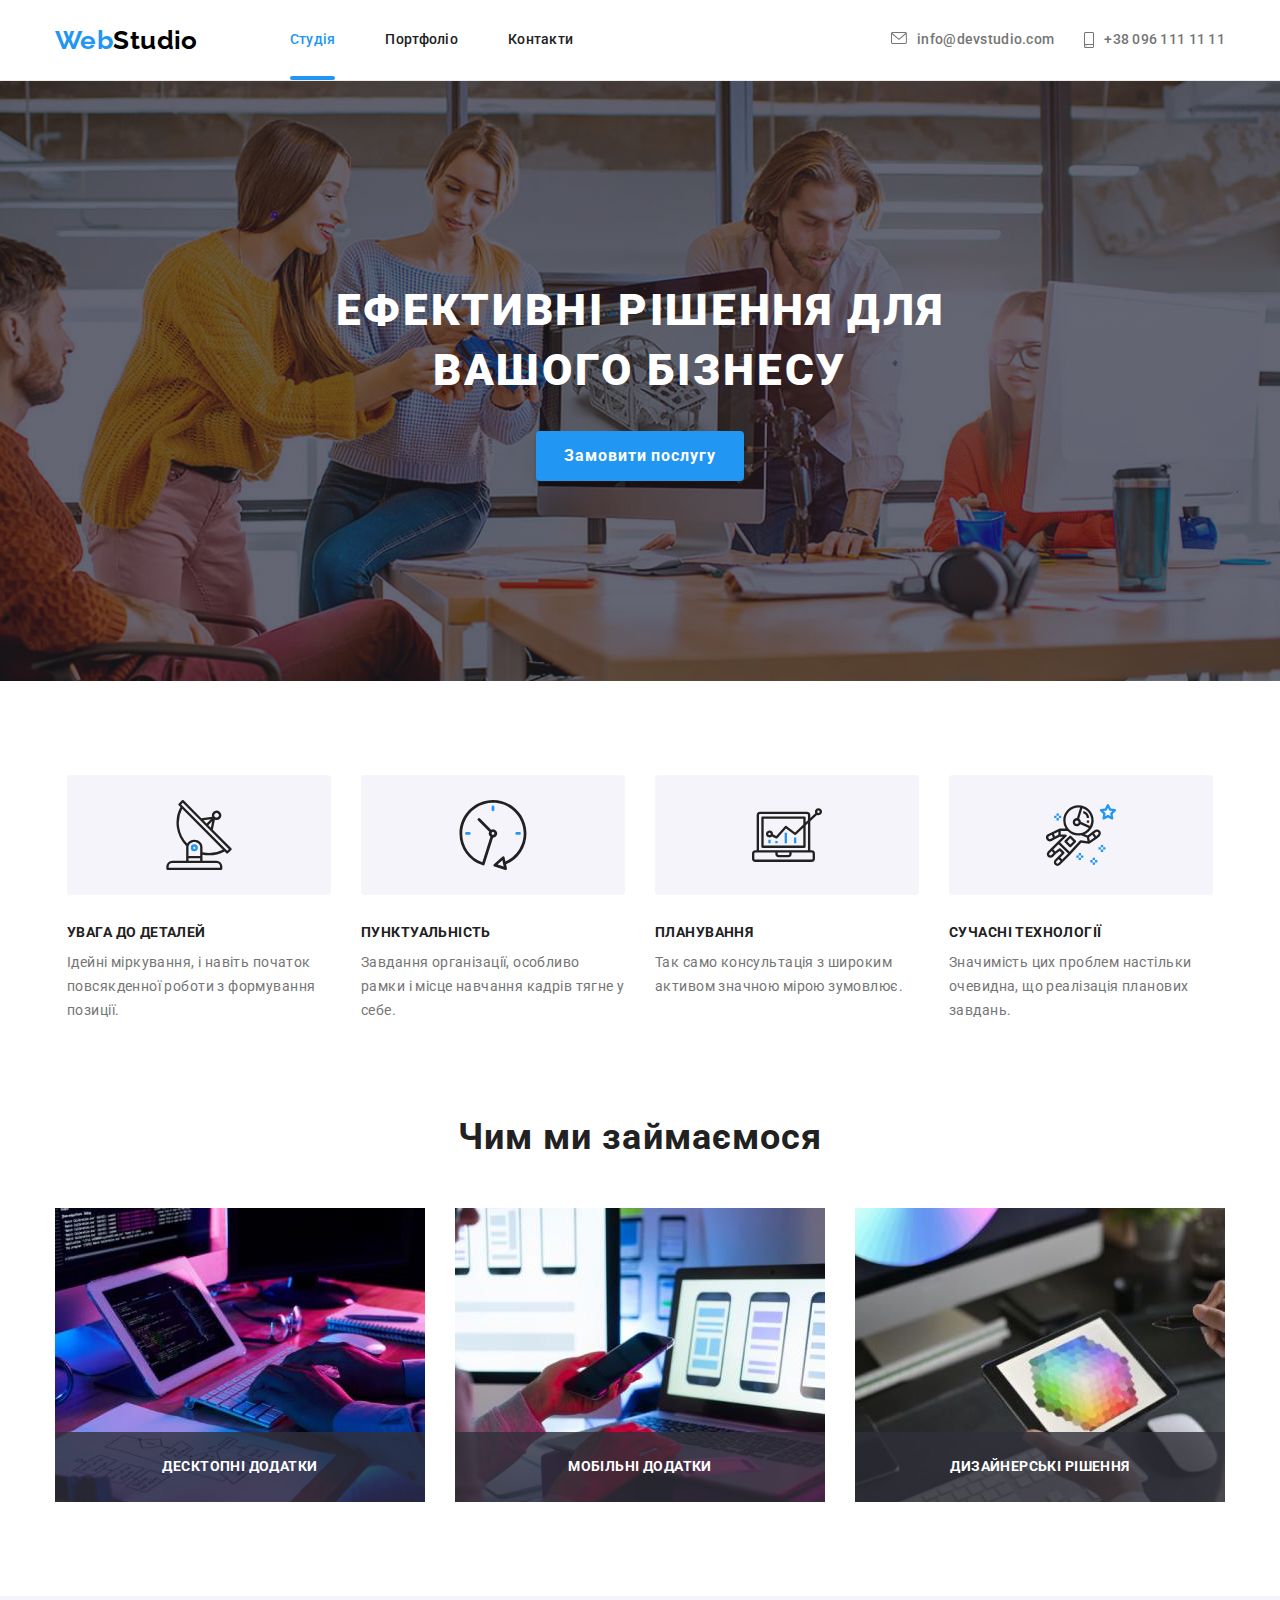
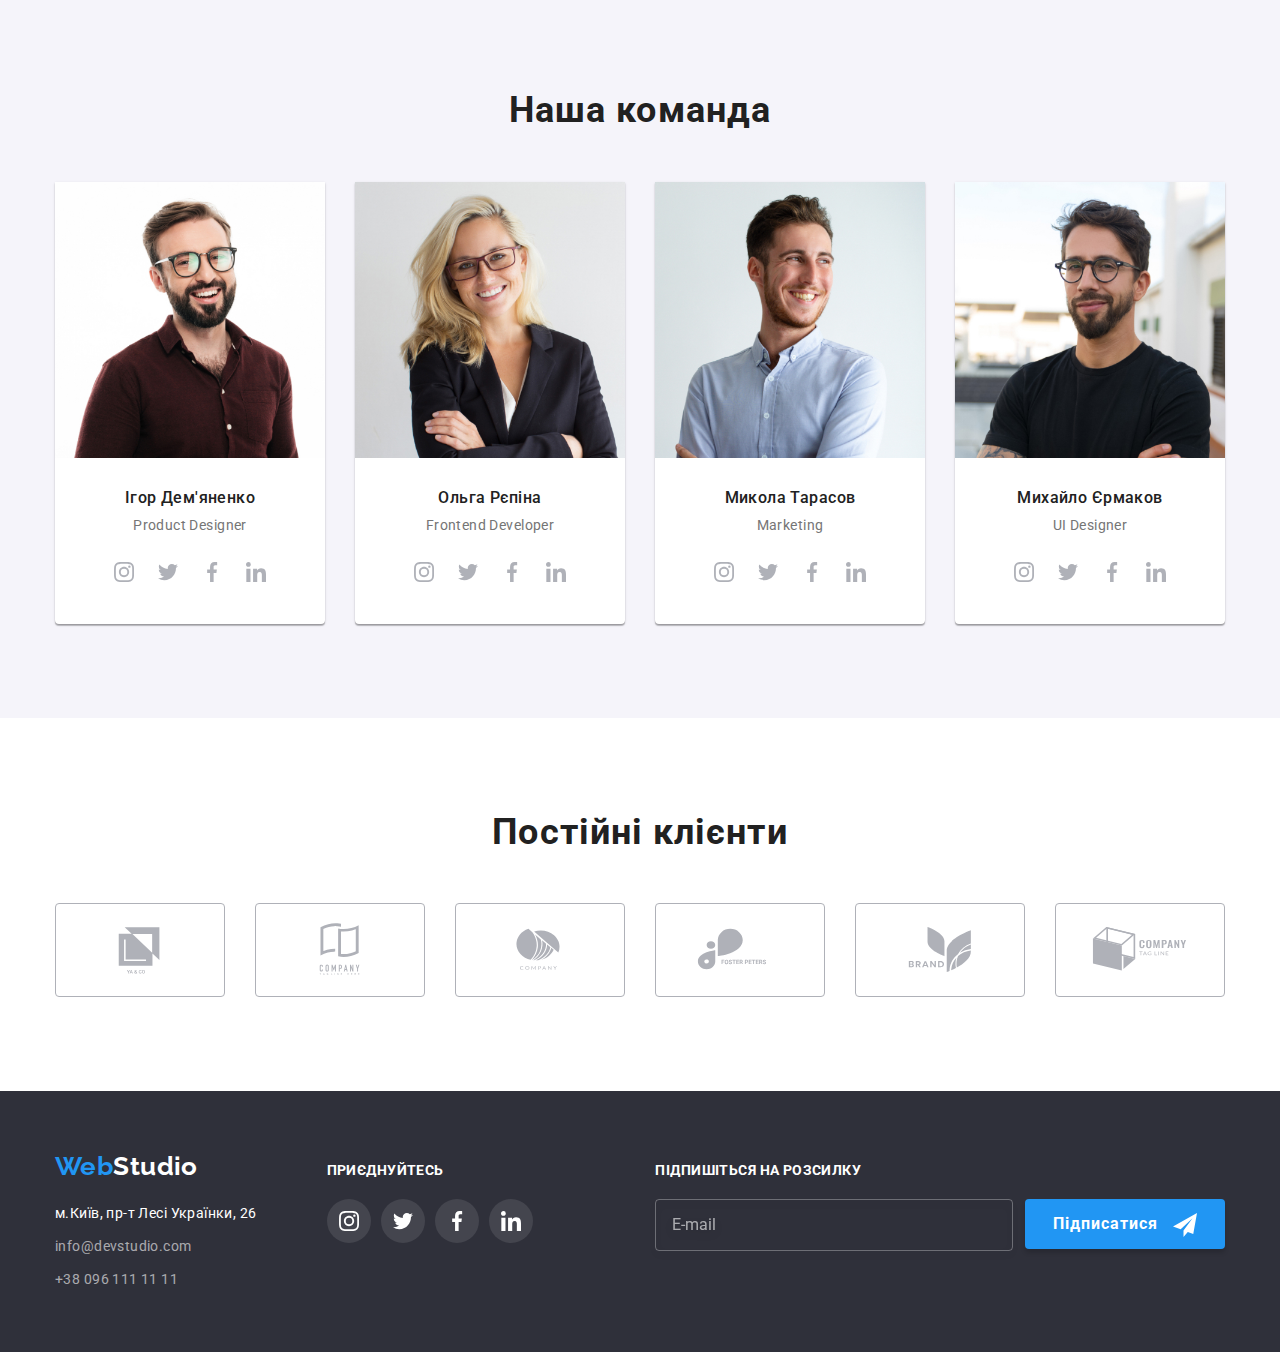
==== commit 40fea3eb: "Add styles to page-header&mobmenu" ====
--- a/index.html
+++ b/index.html
@@ -5,7 +5,7 @@
     <meta charset="UTF-8">
     <meta http-equiv="X-UA-Compatible" content="IE=edge">
     <meta name="viewport" content="width=device-width, initial-scale=1.0">
-    <title>goit-markup-hw-07</title>
+    <title>goit-markup-hw-08</title>
     <link rel="stylesheet" href="./css/main.min.css">
     <link rel="preconnect" href="https://fonts.googleapis.com">
     <link rel="preconnect" href="https://fonts.gstatic.com" crossorigin>
@@ -17,29 +17,43 @@
     <header class="page-header">
         <div class="container page-header__container">
             <a href="./index.html" class="logo">Web<span class="logo__span">Studio</span></a>
-            <nav class="page-header__nav">
-                <ul class="page-header__nav-list">
-                    <li class="page-header__nav-item"><a href="./index.html" class="page-header__nav-link is-active">Студія</a></li>
-                    <li class="page-header__nav-item"><a href="./portfolio.html" class="page-header__nav-link">Портфоліо</a></li>
-                    <li class="page-header__nav-item"><a href="" class="page-header__nav-link">Контакти</a></li>
-                </ul>
-            </nav>
-            <ul class="page-header__contacts">
-                <li class="page-header__contacts-item">
-                    <a href="mailto:info@devstudio.com" class="page-header__contacts-link">
-                        <svg class="page-header__contacts-icon" width="16" height="12">
-                            <use href="./images/symbol-defs.svg#envelope"></use>
-                        </svg>
-                        info@devstudio.com</a>
-                </li>
-                <li class="page-header__contacts-item">
-                    <a href="tel:+380961111111" class="page-header__contacts-link">
-                        <svg class="page-header__contacts-icon" width="10" height="16">
-                            <use href="./images/symbol-defs.svg#smartphone"></use>
-                        </svg>
-                        +38 096 111 11 11</a>
-                </li>
-            </ul>
+            <button type="button" class="menu-button" aria-label="Перемикач мобільного меню" aria-expended="true" aria-controls="menu-container" data-menu-button>
+                <svg width="40" height="40" class="icon-thumb">
+                    <use href="./images/symbol-defs.svg#menu" class="icon-menu"></use>
+                    <use href="./images/symbol-defs.svg#close" class="icon-cross"></use>
+                </svg>
+            </button>
+            <div class="menu-container" id="menu-container" data-menu>
+                <nav class="page-header__nav">
+                    <ul class="page-header__nav-list">
+                        <li class="page-header__nav-item"><a href="./index.html" class="page-header__nav-link is-active">Студія</a></li>
+                        <li class="page-header__nav-item"><a href="./portfolio.html" class="page-header__nav-link">Портфоліо</a></li>
+                        <li class="page-header__nav-item"><a href="" class="page-header__nav-link">Контакти</a></li>
+                    </ul>
+                </nav>
+                <ul class="page-header__contacts">
+                    <li class="page-header__contacts-item">
+                        <a href="mailto:info@devstudio.com" class="page-header__contacts-link">
+                            <svg class="page-header__contacts-icon" width="16" height="12">
+                                <use href="./images/symbol-defs.svg#envelope"></use>
+                            </svg>
+                            info@devstudio.com</a>
+                    </li>
+                    <li class="page-header__contacts-item">
+                        <a href="tel:+380961111111" class="page-header__contacts-link">
+                            <svg class="page-header__contacts-icon" width="10" height="16">
+                                <use href="./images/symbol-defs.svg#smartphone"></use>
+                            </svg>
+                            +38 096 111 11 11</a>
+                    </li>
+                </ul>
+                <ul class="page-header__social-bar">
+                    <li class="page-header__social-item"><a class="page-header__social-link" href="#">Instagram</a></li>
+                    <li class="page-header__social-item"><a class="page-header__social-link" href="#">Twitter</a></li>
+                    <li class="page-header__social-item"><a class="page-header__social-link" href="#">Facebook</a></li>
+                    <li class="page-header__social-item"><a class="page-header__social-link" href="#">LinkedIn</a></li>
+                </ul>
+            </div>
         </div>
     </header>
     <main>
@@ -439,6 +453,7 @@
         </div>
     </div>
     <script src="./js/modal.js"></script>
+    <script src="./js/menu-mytry.js"></script>
 </body>
 
 </html>--- a/css/main.min.css
+++ b/css/main.min.css
@@ -1 +1 @@
-:root{--main-color: #757575;--title-color: #212121;--accent-color: #2196F3;--white-color: #ffffff;--secondary-bcg: #F5F4FA;--black-color: #000000;--footer-bcg: #2F303A;--hero-overlay: rgba(47, 48, 58, 0.4);--worktypes-bcg: rgba(47, 48, 58, 0.8);--btn-hover: #188CE8;--header-line: #ECECEC;--cards-line: #EEEEEE;--footer-contact: rgba(255, 255, 255, 0.6);--logo-icons: #AFB1B8;--footer-links: rgba(255, 255, 255, 0.1);--footer-input-border: rgba(255, 255, 255, 0.3);--overlay-bcg: rgba(33, 150, 243, 0.9);--modal-bcg: rgba(0, 0, 0, 0.2);--modal-btn: rgba(0, 0, 0, 0.1);--modal-placeholder: rgba(117, 117, 117, 0.5);--modal-input-border: rgba(33, 33, 33, 0.2);--main-font: Roboto, Montserrat, DM Sans, sans-serif;--main-font-size: 14px;--main-letter-spacing: 0.03em}.portfolio-card__link,.page-footer__adr-link--white,.page-footer__adr-link,.logo{display:inline-block;text-decoration:none}.portfolio-card__list,.portfolio-tabs__list,.page-footer__adr-list,.clients__list,.socials,.team__list,.worktypes__list,.features__list{margin:0;padding:0;list-style:none}/*! normalize.css v8.0.0 | MIT License | github.com/necolas/normalize.css */html{line-height:1.15;-webkit-text-size-adjust:100%}body{margin:0}h1{font-size:2em;margin:.67em 0}hr{-webkit-box-sizing:content-box;box-sizing:content-box;height:0;overflow:visible}pre{font-family:monospace,monospace;font-size:1em}a{background-color:rgba(0,0,0,0)}abbr[title]{border-bottom:none;text-decoration:underline;-webkit-text-decoration:underline dotted;text-decoration:underline dotted}b,strong{font-weight:bolder}code,kbd,samp{font-family:monospace,monospace;font-size:1em}small{font-size:80%}sub,sup{font-size:75%;line-height:0;position:relative;vertical-align:baseline}sub{bottom:-0.25em}sup{top:-0.5em}img{border-style:none}button,input,optgroup,select,textarea{font-family:inherit;font-size:100%;line-height:1.15;margin:0}button,input{overflow:visible}button,select{text-transform:none}button,[type=button],[type=reset],[type=submit]{-webkit-appearance:button}button::-moz-focus-inner,[type=button]::-moz-focus-inner,[type=reset]::-moz-focus-inner,[type=submit]::-moz-focus-inner{border-style:none;padding:0}button:-moz-focusring,[type=button]:-moz-focusring,[type=reset]:-moz-focusring,[type=submit]:-moz-focusring{outline:1px dotted ButtonText}fieldset{padding:.35em .75em .625em}legend{-webkit-box-sizing:border-box;box-sizing:border-box;color:inherit;display:table;max-width:100%;padding:0;white-space:normal}progress{vertical-align:baseline}textarea{overflow:auto}[type=checkbox],[type=radio]{-webkit-box-sizing:border-box;box-sizing:border-box;padding:0}[type=number]::-webkit-inner-spin-button,[type=number]::-webkit-outer-spin-button{height:auto}[type=search]{-webkit-appearance:textfield;outline-offset:-2px}[type=search]::-webkit-search-decoration{-webkit-appearance:none}::-webkit-file-upload-button{-webkit-appearance:button;font:inherit}details{display:block}summary{display:list-item}template{display:none}[hidden]{display:none}html{-webkit-box-sizing:border-box;box-sizing:border-box}*,*::before,*::after{-webkit-box-sizing:inherit;box-sizing:inherit}body{font-family:var(--main-font);color:var(--main-color);font-size:var(--main-font-size);letter-spacing:var(--main-letter-spacing)}h1,h2,h3,h4,h5,h6,p{padding:0;margin:0}img{display:block;max-width:100%;height:auto}.container{padding-left:15px;padding-right:15px;margin-left:auto;margin-right:auto}@media screen and (min-width: 480px){.container{width:480px}}@media screen and (min-width: 768px){.container{width:768px}}@media screen and (min-width: 1200px){.container{width:1200px}}.section{padding:60px 0}@media screen and (min-width: 1200px){.section{padding:94px 0}}.section-title{color:var(--title-color);font-weight:700;font-size:28px;line-height:1.16;text-align:center;letter-spacing:.03em;margin-bottom:30px}@media screen and (min-width: 1200px){.section-title{font-size:36px;margin-bottom:50px}}.visually-hidden{position:absolute;width:1px;height:1px;margin:-1px;padding:0;overflow:hidden;border:0;clip:rect(0 0 0 0)}.backdrop--is-hidden{opacity:0;pointer-events:none}.img-wrapper{position:relative;overflow:hidden;font-size:0}.logo{color:var(--accent-color);font-family:Raleway,sans-serif;font-size:24px;font-weight:700;line-height:1.17}.logo__span{color:var(--black-color)}.logo__span--inverse{color:var(--white-color)}@media screen and (min-width: 1200px){.logo{font-size:26px;line-height:1.19}}.hero{padding:118px 0;max-width:100%;margin-left:auto;margin-right:auto;background-image:-webkit-gradient(linear, left top, left bottom, from(var(--hero-overlay)), to(var(--hero-overlay))),url("../images/hero-mob.jpg");background-image:linear-gradient(var(--hero-overlay), var(--hero-overlay)),url("../images/hero-mob.jpg");background-size:480px 400px;background-position:center;background-repeat:no-repeat}@media(min-device-pixel-ratio: 2),(-webkit-min-device-pixel-ratio: 2),(min-resolution: 192dpi),(min-resolution: 2dppx){.hero{background-image:-webkit-gradient(linear, left top, left bottom, from(var(--hero-overlay)), to(var(--hero-overlay))),url("../images/hero-mob@2x.jpg");background-image:linear-gradient(var(--hero-overlay), var(--hero-overlay)),url("../images/hero-mob@2x.jpg")}}@media screen and (min-width: 768px){.hero{background-image:-webkit-gradient(linear, left top, left bottom, from(var(--hero-overlay)), to(var(--hero-overlay))),url("../images/hero-tab.jpg");background-image:linear-gradient(var(--hero-overlay), var(--hero-overlay)),url("../images/hero-tab.jpg");background-size:768px 400px}}@media screen and (min-width: 768px)and (min-device-pixel-ratio: 2),screen and (min-width: 768px)and (-webkit-min-device-pixel-ratio: 2),screen and (min-width: 768px)and (min-resolution: 192dpi),screen and (min-width: 768px)and (min-resolution: 2dppx){.hero{background-image:-webkit-gradient(linear, left top, left bottom, from(var(--hero-overlay)), to(var(--hero-overlay))),url("../images/hero-tab@2x.jpg");background-image:linear-gradient(var(--hero-overlay), var(--hero-overlay)),url("../images/hero-tab@2x.jpg")}}@media screen and (min-width: 1200px){.hero{max-width:1600px;padding:200px 0;background-image:-webkit-gradient(linear, left top, left bottom, from(var(--hero-overlay)), to(var(--hero-overlay))),url("../images/hero-desk.jpg");background-image:linear-gradient(var(--hero-overlay), var(--hero-overlay)),url("../images/hero-desk.jpg");background-size:1600px 600px}}@media screen and (min-width: 1200px)and (min-device-pixel-ratio: 2),screen and (min-width: 1200px)and (-webkit-min-device-pixel-ratio: 2),screen and (min-width: 1200px)and (min-resolution: 192dpi),screen and (min-width: 1200px)and (min-resolution: 2dppx){.hero{background-image:-webkit-gradient(linear, left top, left bottom, from(var(--hero-overlay)), to(var(--hero-overlay))),url("../images/hero-desk@2x.jpg");background-image:linear-gradient(var(--hero-overlay), var(--hero-overlay)),url("../images/hero-desk@2x.jpg")}}.hero__title{color:var(--white-color);font-weight:900;font-size:26px;line-height:1.62;letter-spacing:.06em;text-transform:uppercase;text-align:center;margin:0 auto}@media screen and (min-width: 768px){.hero__title{max-width:60%}}@media screen and (min-width: 1200px){.hero__title{font-size:44px;line-height:1.36}}.hero__btn{margin:30px auto 0}.btn{display:block;padding:10px 28px;background-color:var(--accent-color);color:var(--white-color);font-family:Roboto,Montserrat,DM Sans,sans-serif;font-size:16px;font-weight:700;line-height:1.88;letter-spacing:.06em;cursor:pointer;-webkit-box-shadow:0px 4px 4px rgba(0,0,0,.15);box-shadow:0px 4px 4px rgba(0,0,0,.15);border-radius:4px;border:none;-webkit-transition:background-color 250ms cubic-bezier(0.4, 0, 0.2, 1);transition:background-color 250ms cubic-bezier(0.4, 0, 0.2, 1)}.btn:hover,.btn:focus{background-color:var(--btn-hover)}@media screen and (min-width: 1200px){.features{padding-bottom:0}}.features__list{display:-webkit-box;display:-ms-flexbox;display:flex;-webkit-box-align:start;-ms-flex-align:start;align-items:flex-start;-webkit-box-pack:center;-ms-flex-pack:center;justify-content:center;-ms-flex-wrap:wrap;flex-wrap:wrap;margin:-15px}.features__item{margin:15px}@media screen and (min-width: 480px){.features__item{width:100%}}@media screen and (min-width: 768px){.features__item{width:46%}}@media screen and (min-width: 1200px){.features__item{width:22%}}.features__bcg{display:-webkit-box;display:-ms-flexbox;display:flex;-webkit-box-align:center;-ms-flex-align:center;align-items:center;-webkit-box-pack:center;-ms-flex-pack:center;justify-content:center;height:120px;width:100%;background-color:var(--secondary-bcg);border-radius:4px}.features__label{margin-top:30px;margin-bottom:10px;color:var(--title-color);font-weight:700;font-size:14px;line-height:1.14;text-transform:uppercase;text-align:center}@media screen and (min-width: 768px){.features__label{text-align:start}}.features__text{line-height:1.71}.worktypes__list{display:-webkit-box;display:-ms-flexbox;display:flex;-webkit-box-align:start;-ms-flex-align:start;align-items:flex-start;-webkit-box-pack:justify;-ms-flex-pack:justify;justify-content:space-between}.worktypes__item{position:relative}.worktypes__text{position:absolute;bottom:0;display:-webkit-box;display:-ms-flexbox;display:flex;-webkit-box-align:center;-ms-flex-align:center;align-items:center;-webkit-box-pack:center;-ms-flex-pack:center;justify-content:center;width:100%;min-height:70px;padding:8px;font-weight:700;line-height:1.14;text-transform:uppercase;color:var(--white-color);background-color:var(--worktypes-bcg)}@media screen and (max-width: 1200px){.worktypes{display:none}}.team{background-color:var(--secondary-bcg)}.team__list{display:grid;row-gap:30px;-webkit-column-gap:30px;-moz-column-gap:30px;column-gap:30px;grid-template-columns:repeat(1, 1fr)}@media screen and (min-width: 768px){.team__list{grid-template-columns:repeat(2, 1fr)}}@media screen and (min-width: 1200px){.team__list{grid-template-columns:repeat(4, 1fr)}}.team-card{background-color:var(--white-color);-webkit-box-shadow:0px 1px 3px rgba(0,0,0,.12),0px 1px 1px rgba(0,0,0,.14),0px 2px 1px rgba(0,0,0,.2);box-shadow:0px 1px 3px rgba(0,0,0,.12),0px 1px 1px rgba(0,0,0,.14),0px 2px 1px rgba(0,0,0,.2);border-radius:0px 0px 4px 4px}.team-card__content{padding:30px 32px}.team-card__title{color:var(--title-color);font-weight:500;font-size:16px;line-height:1.19;text-align:center}.team-card__text{line-height:1.19;text-align:center;margin:10px auto 16px}.socials{display:-webkit-box;display:-ms-flexbox;display:flex;-webkit-box-align:center;-ms-flex-align:center;align-items:center;-webkit-box-pack:center;-ms-flex-pack:center;justify-content:center}.socials__link{display:-webkit-box;display:-ms-flexbox;display:flex;-webkit-box-align:center;-ms-flex-align:center;align-items:center;-webkit-box-pack:center;-ms-flex-pack:center;justify-content:center;width:44px;height:44px;border-radius:50%;-webkit-transition:background-color 250ms cubic-bezier(0.4, 0, 0.2, 1);transition:background-color 250ms cubic-bezier(0.4, 0, 0.2, 1)}.socials__link:hover,.socials__link:focus{background-color:var(--accent-color);border-radius:50%;border:none}.socials__link--inverse{display:-webkit-box;display:-ms-flexbox;display:flex;-webkit-box-align:center;-ms-flex-align:center;align-items:center;-webkit-box-pack:center;-ms-flex-pack:center;justify-content:center;width:44px;height:44px;border-radius:50%;background-color:var(--footer-links);-webkit-transition:background-color 250ms cubic-bezier(0.4, 0, 0.2, 1);transition:background-color 250ms cubic-bezier(0.4, 0, 0.2, 1)}.socials__link--inverse:hover,.socials__link--inverse:focus{background-color:var(--accent-color);border-radius:50%;border:none}.socials__icon{fill:var(--logo-icons);-webkit-transition:fill 250ms cubic-bezier(0.4, 0, 0.2, 1);transition:fill 250ms cubic-bezier(0.4, 0, 0.2, 1)}.socials__link:hover .socials__icon,.socials__link:focus .socials__icon{fill:var(--white-color)}.socials__icon--inverse{fill:var(--white-color)}.clients__list{display:grid;row-gap:30px;-webkit-column-gap:30px;-moz-column-gap:30px;column-gap:30px;grid-template-columns:repeat(2, 1fr)}@media screen and (min-width: 768px){.clients__list{grid-template-columns:repeat(3, 1fr)}}@media screen and (min-width: 1200px){.clients__list{grid-template-columns:repeat(6, 1fr)}}.clients__link{display:-webkit-box;display:-ms-flexbox;display:flex;-webkit-box-align:center;-ms-flex-align:center;align-items:center;-webkit-box-pack:center;-ms-flex-pack:center;justify-content:center;width:100%;height:100%;padding:16px 0;border:1px solid var(--logo-icons);border-radius:4px;-webkit-transition:border-color 250ms cubic-bezier(0.4, 0, 0.2, 1);transition:border-color 250ms cubic-bezier(0.4, 0, 0.2, 1)}.clients__link:hover,.clients__link:focus{border-color:var(--accent-color)}.clients__icon{fill:var(--logo-icons);-webkit-transition:fill 250ms cubic-bezier(0.4, 0, 0.2, 1);transition:fill 250ms cubic-bezier(0.4, 0, 0.2, 1)}.clients__link:hover .clients__icon,.clients__link:focus .clients__icon{fill:var(--accent-color)}.page-footer{background-color:var(--footer-bcg);padding:60px 0}.page-footer__container{padding:0 15px;margin:0 auto;text-align:center}@media screen and (min-width: 768px){.page-footer__container{display:-webkit-box;display:-ms-flexbox;display:flex;-webkit-box-align:baseline;-ms-flex-align:baseline;align-items:baseline;-webkit-box-pack:center;-ms-flex-pack:center;justify-content:center;-webkit-box-orient:horizontal;-webkit-box-direction:normal;-ms-flex-direction:row;flex-direction:row;-ms-flex-wrap:wrap;flex-wrap:wrap}}@media screen and (min-width: 1200px){.page-footer__container{display:-webkit-box;display:-ms-flexbox;display:flex;-webkit-box-align:baseline;-ms-flex-align:baseline;align-items:baseline;-webkit-box-pack:start;-ms-flex-pack:start;justify-content:flex-start}}@media screen and (min-width: 1200px){.page-footer__adr-thumb{text-align:start}}.page-footer__adr{margin-top:20px;margin-bottom:60px;font-style:normal;line-height:1.71}@media screen and (min-width: 768px){.page-footer__adr{margin-bottom:0}}.page-footer__adr-item:not(:last-child){margin-bottom:9px}.page-footer__adr-link{color:var(--footer-contact)}.page-footer__adr-link--white{color:var(--white-color)}@media screen and (min-width: 768px){.page-footer__join{margin-left:165px}}@media screen and (min-width: 1200px){.page-footer__join{text-align:start;margin-left:70px}}.page-footer__join-title{font-weight:700;font-size:14px;line-height:1.14;text-transform:uppercase;color:var(--white-color);margin-bottom:20px}.page-footer__join-item:not(:last-child){margin-right:10px}.page-footer__subscribe{-webkit-box-flex:1;-ms-flex-positive:1;flex-grow:1;margin-top:60px}@media screen and (min-width: 1200px){.page-footer__subscribe{margin-left:auto;margin-top:0;-webkit-box-flex:0;-ms-flex-positive:0;flex-grow:0}}.page-footer__subscribe-title{display:block;font-weight:700;font-size:14px;line-height:1.14;text-transform:uppercase;color:var(--white-color);margin-bottom:20px}@media screen and (min-width: 1200px){.page-footer__subscribe-title{text-align:start}}@media screen and (min-width: 1200px){.page-footer__subscribe-thumb{display:-webkit-box;display:-ms-flexbox;display:flex;-webkit-box-align:start;-ms-flex-align:start;align-items:flex-start;-webkit-box-pack:center;-ms-flex-pack:center;justify-content:center}}.page-footer__subscribe-input{width:100%;max-width:450px;padding:15px 16px;background-color:rgba(0,0,0,0);border:1px solid var(--footer-input-border);-webkit-filter:drop-shadow(0px 4px 4px rgba(0, 0, 0, 0.15));filter:drop-shadow(0px 4px 4px rgba(0, 0, 0, 0.15));border-radius:4px;font-size:16px;line-height:1.25;color:var(--footer-contact)}.page-footer__subscribe-input::-webkit-input-placeholder{font-size:16px;line-height:1.25;color:var(--footer-contact)}.page-footer__subscribe-input::-moz-placeholder{font-size:16px;line-height:1.25;color:var(--footer-contact)}.page-footer__subscribe-input:-ms-input-placeholder{font-size:16px;line-height:1.25;color:var(--footer-contact)}.page-footer__subscribe-input::-ms-input-placeholder{font-size:16px;line-height:1.25;color:var(--footer-contact)}.page-footer__subscribe-input::placeholder{font-size:16px;line-height:1.25;color:var(--footer-contact)}@media screen and (min-width: 1200px){.page-footer__subscribe-input{width:358px;margin-right:12px}}.page-footer__subscribe-icon{vertical-align:middle;margin-left:10px}.page-footer__subscribe-btn{display:block;margin:20px auto 0}@media screen and (min-width: 1200px){.page-footer__subscribe-btn{display:inline-block;margin:0}}.modal{position:absolute;top:50%;left:50%;-webkit-transform:translate(-50%, -50%);transform:translate(-50%, -50%);padding:40px;background-color:var(--white-color);-webkit-box-shadow:0px 1px 3px rgba(0,0,0,.12),0px 1px 1px rgba(0,0,0,.14),0px 2px 1px rgba(0,0,0,.2);box-shadow:0px 1px 3px rgba(0,0,0,.12),0px 1px 1px rgba(0,0,0,.14),0px 2px 1px rgba(0,0,0,.2);border-radius:4px;width:90%;max-width:450px}@media screen and (min-width: 1200px){.modal{max-width:528px}}.modal__close-btn{position:absolute;top:8px;left:100%;-webkit-transform:translateX(calc(-100% - 8px));transform:translateX(calc(-100% - 8px));display:-webkit-box;display:-ms-flexbox;display:flex;-webkit-box-pack:center;-ms-flex-pack:center;justify-content:center;-webkit-box-align:center;-ms-flex-align:center;align-items:center;width:30px;height:30px;border-radius:50%;border-color:var(--modal-btn);background-color:var(--white-color);padding:0;outline:none;-webkit-box-shadow:none;box-shadow:none}.modal__close-icon{width:18px;height:18px;fill:var(--black-color);-webkit-transition:fill 250ms cubic-bezier(0.4, 0, 0.2, 1);transition:fill 250ms cubic-bezier(0.4, 0, 0.2, 1)}.modal__close-btn:hover .modal__close-icon,.modal__close-btn:focus .modal__close-icon{fill:var(--accent-color)}.offer-form{display:-webkit-box;display:-ms-flexbox;display:flex;-webkit-box-align:center;-ms-flex-align:center;align-items:center;-webkit-box-pack:center;-ms-flex-pack:center;justify-content:center;-webkit-box-orient:vertical;-webkit-box-direction:normal;-ms-flex-direction:column;flex-direction:column}.offer-form__title{margin-bottom:12px;font-weight:700;font-size:20px;line-height:1.15;text-align:center;color:var(--title-color)}.offer-form__label{position:relative;width:100%;display:block;font-size:12px;line-height:1.17;letter-spacing:.01em}.offer-form__label+.offer-form__label{margin-top:10px}.offer-form__input{width:100%;display:block;padding:11px 30px;-webkit-box-align:center;-ms-flex-align:center;align-items:center;margin-top:4px;border:1px solid var(--modal-input-border);border-radius:4px;outline:none;-webkit-box-shadow:none;box-shadow:none;-webkit-transition:border 250ms cubic-bezier(0.4, 0, 0.2, 1);transition:border 250ms cubic-bezier(0.4, 0, 0.2, 1)}.offer-form__input:focus,.offer-form__input:active{border:1px solid var(--accent-color)}.offer-form__icon{position:absolute;top:29px;left:12px;-webkit-transition:fill 250ms cubic-bezier(0.4, 0, 0.2, 1);transition:fill 250ms cubic-bezier(0.4, 0, 0.2, 1)}.offer-form__input:focus+.offer-form__icon,.offer-form__input:active+.offer-form__icon{fill:var(--accent-color)}.offer-form__textarea{width:100%;display:block;height:96px;padding:12px 16px;margin-top:4px;border:1px solid var(--modal-input-border);border-radius:4px;resize:none;outline:none;-webkit-box-shadow:none;box-shadow:none;-webkit-transition:border 250ms cubic-bezier(0.4, 0, 0.2, 1);transition:border 250ms cubic-bezier(0.4, 0, 0.2, 1)}.offer-form__textarea:focus,.offer-form__textarea:active{border:1px solid var(--accent-color)}.offer-form__textarea::-webkit-input-placeholder{font-size:12px;line-height:1.17;letter-spacing:.01em;color:var(--modal-placeholder)}.offer-form__textarea::-moz-placeholder{font-size:12px;line-height:1.17;letter-spacing:.01em;color:var(--modal-placeholder)}.offer-form__textarea:-ms-input-placeholder{font-size:12px;line-height:1.17;letter-spacing:.01em;color:var(--modal-placeholder)}.offer-form__textarea::-ms-input-placeholder{font-size:12px;line-height:1.17;letter-spacing:.01em;color:var(--modal-placeholder)}.offer-form__textarea::placeholder{font-size:12px;line-height:1.17;letter-spacing:.01em;color:var(--modal-placeholder)}.offer-form__checkbox-label{position:relative;width:100%;display:-webkit-box;display:-ms-flexbox;display:flex;-webkit-box-align:center;-ms-flex-align:center;align-items:center;-webkit-box-pack:center;-ms-flex-pack:center;justify-content:center;font-size:12px;line-height:1.17;margin-top:20px;margin-bottom:30px;letter-spacing:.03em}@media screen and (min-width: 1200px){.offer-form__checkbox-label{font-size:14px;line-height:1.71}}.offer-form__checkbox-link{text-decoration:underline;color:var(--accent-color)}.offer-form__checkbox-input{position:absolute;-webkit-appearance:none;-moz-appearance:none;appearance:none}.offer-form__checkbox-input:checked~.offer-form__checkbox-icon--checked{opacity:1}.offer-form__checkbox-input:checked~.offer-form__checkbox-icon--unchecked{opacity:0}.offer-form__checkbox-icon--unchecked{width:16px;height:15px;margin-right:7px;opacity:1;-ms-flex-item-align:start;align-self:start;-ms-flex-negative:0;flex-shrink:0}@media screen and (min-width: 480px){.offer-form__checkbox-icon--unchecked{-ms-flex-item-align:center;align-self:center}}.offer-form__checkbox-icon--checked{position:absolute;left:0;width:16px;height:15px;fill:var(--accent-color);background-origin:border-box;opacity:0;-ms-flex-item-align:start;align-self:start}@media screen and (min-width: 480px){.offer-form__checkbox-icon--checked{-ms-flex-item-align:center;align-self:center}}.offer-form__checkbox-thumb{display:-webkit-box;display:-ms-flexbox;display:flex;-webkit-box-align:start;-ms-flex-align:start;align-items:flex-start;-webkit-box-pack:center;-ms-flex-pack:center;justify-content:center}.portfolio-tabs__list{display:-webkit-box;display:-ms-flexbox;display:flex;-webkit-box-align:center;-ms-flex-align:center;align-items:center;-webkit-box-pack:start;-ms-flex-pack:start;justify-content:flex-start;-ms-flex-wrap:wrap;flex-wrap:wrap;margin-bottom:-15px}@media screen and (min-width: 768px){.portfolio-tabs__list{display:-webkit-box;display:-ms-flexbox;display:flex;-webkit-box-align:center;-ms-flex-align:center;align-items:center;-webkit-box-pack:center;-ms-flex-pack:center;justify-content:center}}.portfolio-tabs__item{margin-bottom:15px}.portfolio-tabs__item:not(:last-child){margin-right:8px}.portfolio-tabs__btn{color:var(--title-color);background-color:var(--secondary-bcg);border-radius:4px;font-size:16px;font-weight:500;line-height:1.62;letter-spacing:.03em;border:none;padding:6px 22px;-webkit-transition:background-color 250ms cubic-bezier(0.4, 0, 0.2, 1),color 250ms cubic-bezier(0.4, 0, 0.2, 1),-webkit-box-shadow 250ms cubic-bezier(0.4, 0, 0.2, 1);transition:background-color 250ms cubic-bezier(0.4, 0, 0.2, 1),color 250ms cubic-bezier(0.4, 0, 0.2, 1),-webkit-box-shadow 250ms cubic-bezier(0.4, 0, 0.2, 1);transition:background-color 250ms cubic-bezier(0.4, 0, 0.2, 1),color 250ms cubic-bezier(0.4, 0, 0.2, 1),box-shadow 250ms cubic-bezier(0.4, 0, 0.2, 1);transition:background-color 250ms cubic-bezier(0.4, 0, 0.2, 1),color 250ms cubic-bezier(0.4, 0, 0.2, 1),box-shadow 250ms cubic-bezier(0.4, 0, 0.2, 1),-webkit-box-shadow 250ms cubic-bezier(0.4, 0, 0.2, 1)}.portfolio-tabs__btn:hover,.portfolio-tabs__btn:focus{color:var(--white-color);background-color:var(--accent-color);-webkit-box-shadow:0px 3px 1px rgba(0,0,0,.1),0px 1px 2px rgba(0,0,0,.08),0px 2px 2px rgba(0,0,0,.12);box-shadow:0px 3px 1px rgba(0,0,0,.1),0px 1px 2px rgba(0,0,0,.08),0px 2px 2px rgba(0,0,0,.12);cursor:pointer}.portfolio-card__list{display:grid;row-gap:30px;-webkit-column-gap:30px;-moz-column-gap:30px;column-gap:30px;grid-template-columns:repeat(1, 1fr);margin-top:40px}@media screen and (min-width: 768px){.portfolio-card__list{grid-template-columns:repeat(2, 1fr);margin-top:30px}}@media screen and (min-width: 1200px){.portfolio-card__list{grid-template-columns:repeat(3, 1fr);margin-top:50px}}.portfolio-card__item{max-width:450px;-webkit-transition:-webkit-box-shadow 250ms cubic-bezier(0.4, 0, 0.2, 1);transition:-webkit-box-shadow 250ms cubic-bezier(0.4, 0, 0.2, 1);transition:box-shadow 250ms cubic-bezier(0.4, 0, 0.2, 1);transition:box-shadow 250ms cubic-bezier(0.4, 0, 0.2, 1), -webkit-box-shadow 250ms cubic-bezier(0.4, 0, 0.2, 1)}@media screen and (min-width: 768px){.portfolio-card__item{width:354px}}@media screen and (min-width: 1200px){.portfolio-card__item{width:370px}}.portfolio-card__link{display:-webkit-box;display:-ms-flexbox;display:flex;-webkit-box-orient:vertical;-webkit-box-direction:normal;-ms-flex-direction:column;flex-direction:column;height:100%}.portfolio-card__link:hover,.portfolio-card__link:focus{-webkit-box-shadow:0px 1px 1px rgba(0,0,0,.12),0px 4px 4px rgba(0,0,0,.06),1px 4px 6px rgba(0,0,0,.16);box-shadow:0px 1px 1px rgba(0,0,0,.12),0px 4px 4px rgba(0,0,0,.06),1px 4px 6px rgba(0,0,0,.16)}.portfolio-card__overlay{display:none}@media screen and (min-width: 768px){.portfolio-card__overlay{display:block;position:absolute;top:0;left:0;padding:63px 24px;background:var(--overlay-bcg);width:100%;height:100%;background-color:var(--overlay-bcg);-webkit-transform:translateY(100%);transform:translateY(100%);-webkit-transition:-webkit-transform 250ms cubic-bezier(0.4, 0, 0.2, 1);transition:-webkit-transform 250ms cubic-bezier(0.4, 0, 0.2, 1);transition:transform 250ms cubic-bezier(0.4, 0, 0.2, 1);transition:transform 250ms cubic-bezier(0.4, 0, 0.2, 1), -webkit-transform 250ms cubic-bezier(0.4, 0, 0.2, 1)}.portfolio-card__link:hover .portfolio-card__overlay{position:absolute;-webkit-transform:translateY(0);transform:translateY(0)}}.portfolio-card__description{font-size:18px;line-height:1.56;color:var(--white-color)}.portfolio-card__content{-webkit-box-flex:1;-ms-flex-positive:1;flex-grow:1;padding:20px 24px;border:1px solid var(--cards-line);border-top:none}.portfolio-card__title{color:var(--title-color);font-weight:700;font-size:18px;line-height:2;letter-spacing:.06em}.portfolio-card__text{color:var(--main-color);line-height:1.88;font-size:16px}/*# sourceMappingURL=main.min.css.map */+:root{--main-color: #757575;--title-color: #212121;--accent-color: #2196F3;--white-color: #ffffff;--secondary-bcg: #F5F4FA;--black-color: #000000;--footer-bcg: #2F303A;--hero-overlay: rgba(47, 48, 58, 0.4);--worktypes-bcg: rgba(47, 48, 58, 0.8);--btn-hover: #188CE8;--header-line: #ECECEC;--cards-line: #EEEEEE;--footer-contact: rgba(255, 255, 255, 0.6);--logo-icons: #AFB1B8;--footer-links: rgba(255, 255, 255, 0.1);--footer-input-border: rgba(255, 255, 255, 0.3);--overlay-bcg: rgba(33, 150, 243, 0.9);--modal-bcg: rgba(0, 0, 0, 0.2);--modal-btn: rgba(0, 0, 0, 0.1);--modal-placeholder: rgba(117, 117, 117, 0.5);--modal-input-border: rgba(33, 33, 33, 0.2);--main-font: Roboto, Montserrat, DM Sans, sans-serif;--main-font-size: 14px;--main-letter-spacing: 0.03em}.portfolio-card__link,.page-footer__adr-link--white,.page-footer__adr-link,.logo,.page-header__social-link,.page-header__contacts-link,.page-header__nav-link{display:inline-block;text-decoration:none}.portfolio-card__list,.portfolio-tabs__list,.page-footer__adr-list,.clients__list,.socials,.team__list,.worktypes__list,.features__list,.page-header__social-bar,.page-header__contacts,.page-header__nav-list{margin:0;padding:0;list-style:none}/*! normalize.css v8.0.0 | MIT License | github.com/necolas/normalize.css */html{line-height:1.15;-webkit-text-size-adjust:100%}body{margin:0}h1{font-size:2em;margin:.67em 0}hr{-webkit-box-sizing:content-box;box-sizing:content-box;height:0;overflow:visible}pre{font-family:monospace,monospace;font-size:1em}a{background-color:rgba(0,0,0,0)}abbr[title]{border-bottom:none;text-decoration:underline;-webkit-text-decoration:underline dotted;text-decoration:underline dotted}b,strong{font-weight:bolder}code,kbd,samp{font-family:monospace,monospace;font-size:1em}small{font-size:80%}sub,sup{font-size:75%;line-height:0;position:relative;vertical-align:baseline}sub{bottom:-0.25em}sup{top:-0.5em}img{border-style:none}button,input,optgroup,select,textarea{font-family:inherit;font-size:100%;line-height:1.15;margin:0}button,input{overflow:visible}button,select{text-transform:none}button,[type=button],[type=reset],[type=submit]{-webkit-appearance:button}button::-moz-focus-inner,[type=button]::-moz-focus-inner,[type=reset]::-moz-focus-inner,[type=submit]::-moz-focus-inner{border-style:none;padding:0}button:-moz-focusring,[type=button]:-moz-focusring,[type=reset]:-moz-focusring,[type=submit]:-moz-focusring{outline:1px dotted ButtonText}fieldset{padding:.35em .75em .625em}legend{-webkit-box-sizing:border-box;box-sizing:border-box;color:inherit;display:table;max-width:100%;padding:0;white-space:normal}progress{vertical-align:baseline}textarea{overflow:auto}[type=checkbox],[type=radio]{-webkit-box-sizing:border-box;box-sizing:border-box;padding:0}[type=number]::-webkit-inner-spin-button,[type=number]::-webkit-outer-spin-button{height:auto}[type=search]{-webkit-appearance:textfield;outline-offset:-2px}[type=search]::-webkit-search-decoration{-webkit-appearance:none}::-webkit-file-upload-button{-webkit-appearance:button;font:inherit}details{display:block}summary{display:list-item}template{display:none}[hidden]{display:none}html{-webkit-box-sizing:border-box;box-sizing:border-box}*,*::before,*::after{-webkit-box-sizing:inherit;box-sizing:inherit}body{font-family:var(--main-font);color:var(--main-color);font-size:var(--main-font-size);letter-spacing:var(--main-letter-spacing);height:100%}h1,h2,h3,h4,h5,h6,p{padding:0;margin:0}img{display:block;max-width:100%;height:auto}.container{padding-left:15px;padding-right:15px;margin-left:auto;margin-right:auto}@media screen and (min-width: 480px){.container{width:480px}}@media screen and (min-width: 768px){.container{width:768px}}@media screen and (min-width: 1200px){.container{width:1200px}}.section{padding:60px 0}@media screen and (min-width: 1200px){.section{padding:94px 0}}.section-title{color:var(--title-color);font-weight:700;font-size:28px;line-height:1.16;text-align:center;letter-spacing:.03em;margin-bottom:30px}@media screen and (min-width: 1200px){.section-title{font-size:36px;margin-bottom:50px}}.visually-hidden{position:absolute;width:1px;height:1px;margin:-1px;padding:0;overflow:hidden;border:0;clip:rect(0 0 0 0)}.img-wrapper{position:relative;overflow:hidden;font-size:0}.backdrop{position:fixed;top:0;left:0;width:100%;height:100%;background-color:var(--modal-bcg);opacity:1;-webkit-transition:opacity 250ms cubic-bezier(0.4, 0, 0.2, 1);transition:opacity 250ms cubic-bezier(0.4, 0, 0.2, 1)}.backdrop--is-hidden{opacity:0;pointer-events:none}.page-header{position:relative}@media screen and (min-width: 1200px){.page-header{border-bottom:1px solid var(--header-line)}}.page-header__container{position:relative;min-height:60px;display:-webkit-box;display:-ms-flexbox;display:flex;-webkit-box-align:center;-ms-flex-align:center;align-items:center;-webkit-box-pack:justify;-ms-flex-pack:justify;justify-content:space-between}@media screen and (min-width: 480px){.page-header__container{width:480px}}@media screen and (min-width: 768px){.page-header__container{width:768px;display:-webkit-box;display:-ms-flexbox;display:flex;-webkit-box-align:center;-ms-flex-align:center;align-items:center;-webkit-box-pack:start;-ms-flex-pack:start;justify-content:flex-start}}@media screen and (min-width: 1200px){.page-header__container{width:1200px}}.page-header__nav{margin-bottom:auto}@media screen and (min-width: 768px){.page-header__nav{margin-left:92px}}@media screen and (min-width: 768px){.page-header__nav-list{display:-webkit-box;display:-ms-flexbox;display:flex;-webkit-box-align:center;-ms-flex-align:center;align-items:center;-webkit-box-pack:start;-ms-flex-pack:start;justify-content:flex-start}}.page-header__nav-item+.page-header__nav-item{margin-top:32px}@media screen and (min-width: 768px){.page-header__nav-item+.page-header__nav-item{margin-top:0;margin-left:50px}}.page-header__nav-link{color:var(--title-color);font-weight:500;font-size:40px;line-height:1.18;letter-spacing:.02em;-webkit-transition:color 250ms cubic-bezier(0.4, 0, 0.2, 1);transition:color 250ms cubic-bezier(0.4, 0, 0.2, 1)}.page-header__nav-link:focus,.page-header__nav-link:hover,.page-header__nav-link.is-active{color:var(--accent-color)}@media screen and (min-width: 768px){.page-header__nav-link{position:relative;padding:32px 0;font-size:14px;line-height:1.14;letter-spacing:.02em}.page-header__nav-link.is-active::after{content:"";display:block;position:absolute;bottom:0;width:100%;height:4px;background-color:currentColor;border-radius:2px}}.page-header__contacts{display:-webkit-box;display:-ms-flexbox;display:flex;-webkit-box-orient:vertical;-webkit-box-direction:reverse;-ms-flex-direction:column-reverse;flex-direction:column-reverse;margin-top:auto}@media screen and (min-width: 768px){.page-header__contacts{-webkit-box-orient:vertical;-webkit-box-direction:normal;-ms-flex-direction:column;flex-direction:column;margin:auto 0 auto auto}}@media screen and (min-width: 1200px){.page-header__contacts{display:-webkit-box;display:-ms-flexbox;display:flex;-webkit-box-align:center;-ms-flex-align:center;align-items:center;-webkit-box-pack:start;-ms-flex-pack:start;justify-content:flex-start;-webkit-box-orient:horizontal;-webkit-box-direction:normal;-ms-flex-direction:row;flex-direction:row;margin:auto 0 auto auto}}.page-header__contacts-item{margin-bottom:32px;font-size:24px;font-weight:500;letter-spacing:.02em;color:var(--main-color)}.page-header__contacts-item+.page-header__contacts-item{font-size:34px;color:var(--accent-color)}@media screen and (min-width: 768px){.page-header__contacts-item{margin-bottom:0px}.page-header__contacts-item+.page-header__contacts-item{margin-top:10px}}@media screen and (min-width: 1200px){.page-header__contacts-item{margin-bottom:0}.page-header__contacts-item+.page-header__contacts-item{margin-left:30px;margin-top:0}}.page-header__contacts-link{color:inherit}@media screen and (min-width: 768px){.page-header__contacts-link{display:-webkit-box;display:-ms-flexbox;display:flex;margin-right:auto;color:var(--main-color);font-weight:500;font-size:14px;line-height:1.14;letter-spacing:.02em;-webkit-transition:color 250ms cubic-bezier(0.4, 0, 0.2, 1);transition:color 250ms cubic-bezier(0.4, 0, 0.2, 1)}.page-header__contacts-link:hover,.page-header__contacts-link:focus{color:var(--accent-color)}.page-header__contacts-link:hover .page-header__contacts-icon,.page-header__contacts-link:focus .page-header__contacts-icon{fill:var(--accent-color)}}.page-header__contacts-icon{display:none}@media screen and (min-width: 768px){.page-header__contacts-icon{display:block;fill:var(--main-color);margin-right:10px;-webkit-transition:fill 250ms cubic-bezier(0.4, 0, 0.2, 1);transition:fill 250ms cubic-bezier(0.4, 0, 0.2, 1)}}@media screen and (min-width: 1200px){.page-header__contacts-icon{margin-right:10px}}.page-header__social-bar{display:-webkit-box;display:-ms-flexbox;display:flex;-webkit-box-align:center;-ms-flex-align:center;align-items:center;-webkit-box-pack:start;-ms-flex-pack:start;justify-content:flex-start;-ms-flex-wrap:wrap;flex-wrap:wrap;margin-top:64px;margin-bottom:-10px}@media screen and (min-width: 768px){.page-header__social-bar{display:none}}.page-header__social-item{padding:0 10px;margin-bottom:10px}.page-header__social-item:first-child{padding-left:0}.page-header__social-item:last-child{padding-right:0}.page-header__social-item+.page-header__social-item{border-left:1px solid var(--modal-input-border)}.page-header__social-link{color:var(--btn-hover);font-weight:500;font-size:18px;line-height:1.22;letter-spacing:.02em}.menu-button{display:-webkit-inline-box;display:-ms-inline-flexbox;display:inline-flex;margin:0;margin-left:auto;padding:0;background-color:rgba(0,0,0,0);border:none;-webkit-box-align:center;-ms-flex-align:center;align-items:center;-webkit-box-pack:center;-ms-flex-pack:center;justify-content:center;width:40px;height:40px}@media screen and (min-width: 768px){.menu-button{display:none}}.icon-thumb{width:24px}.menu-button .icon-cross{display:none}.menu-button.is-open .icon-menu{display:none}.menu-button.is-open .icon-cross{display:block;width:19px;margin:0 auto;fill:var(--title-color)}.icon-thumb:hover .icon-cross,.icon-thumb:focus .icon-cross{fill:var(--accent-color)}.menu-button.is-open{position:sticky;top:calc(0% + 10px);right:calc(0% + 15px);z-index:100}.menu-container{min-height:400px;background-color:var(--white-color);padding:48px 40px}@media screen and (max-width: 767px){.menu-container{display:none;position:absolute;top:100%;left:0%;width:100%}.menu-container.is-open{display:-webkit-box;display:-ms-flexbox;display:flex;-webkit-box-orient:vertical;-webkit-box-direction:normal;-ms-flex-direction:column;flex-direction:column;height:100%;position:fixed;top:0px;left:0;width:100%;bottom:0;z-index:10}}@media screen and (min-width: 768px){.menu-container{display:-webkit-box;display:-ms-flexbox;display:flex;-webkit-box-align:center;-ms-flex-align:center;align-items:center;-webkit-box-pack:justify;-ms-flex-pack:justify;justify-content:space-between;-webkit-box-orient:horizontal;-webkit-box-direction:normal;-ms-flex-direction:row;flex-direction:row;-webkit-box-flex:1;-ms-flex-positive:1;flex-grow:1;min-height:80px;padding:0}}.logo{color:var(--accent-color);font-family:Raleway,sans-serif;font-size:24px;font-weight:700;line-height:1.17}.logo__span{color:var(--black-color)}.logo__span--inverse{color:var(--white-color)}@media screen and (min-width: 1200px){.logo{font-size:26px;line-height:1.19}}@media screen and (max-width: 767px){.menu-opened .logo{display:none}}.hero{display:-webkit-box;display:-ms-flexbox;display:flex;-webkit-box-align:center;-ms-flex-align:center;align-items:center;-webkit-box-pack:center;-ms-flex-pack:center;justify-content:center;-webkit-box-orient:vertical;-webkit-box-direction:normal;-ms-flex-direction:column;flex-direction:column;min-height:400px;max-width:100%;margin-left:auto;margin-right:auto;background-image:-webkit-gradient(linear, left top, left bottom, from(var(--hero-overlay)), to(var(--hero-overlay))),url("../images/hero-mob.jpg");background-image:linear-gradient(var(--hero-overlay), var(--hero-overlay)),url("../images/hero-mob.jpg");background-size:480px 400px;background-position:center;background-repeat:no-repeat}@media(min-device-pixel-ratio: 2),(-webkit-min-device-pixel-ratio: 2),(min-resolution: 192dpi),(min-resolution: 2dppx){.hero{background-image:-webkit-gradient(linear, left top, left bottom, from(var(--hero-overlay)), to(var(--hero-overlay))),url("../images/hero-mob@2x.jpg");background-image:linear-gradient(var(--hero-overlay), var(--hero-overlay)),url("../images/hero-mob@2x.jpg")}}@media screen and (min-width: 768px){.hero{background-image:-webkit-gradient(linear, left top, left bottom, from(var(--hero-overlay)), to(var(--hero-overlay))),url("../images/hero-tab.jpg");background-image:linear-gradient(var(--hero-overlay), var(--hero-overlay)),url("../images/hero-tab.jpg");background-size:768px 400px}}@media screen and (min-width: 768px)and (min-device-pixel-ratio: 2),screen and (min-width: 768px)and (-webkit-min-device-pixel-ratio: 2),screen and (min-width: 768px)and (min-resolution: 192dpi),screen and (min-width: 768px)and (min-resolution: 2dppx){.hero{background-image:-webkit-gradient(linear, left top, left bottom, from(var(--hero-overlay)), to(var(--hero-overlay))),url("../images/hero-tab@2x.jpg");background-image:linear-gradient(var(--hero-overlay), var(--hero-overlay)),url("../images/hero-tab@2x.jpg")}}@media screen and (min-width: 1200px){.hero{max-width:1600px;padding:200px 0;background-image:-webkit-gradient(linear, left top, left bottom, from(var(--hero-overlay)), to(var(--hero-overlay))),url("../images/hero-desk.jpg");background-image:linear-gradient(var(--hero-overlay), var(--hero-overlay)),url("../images/hero-desk.jpg");background-size:1600px 600px}}@media screen and (min-width: 1200px)and (min-device-pixel-ratio: 2),screen and (min-width: 1200px)and (-webkit-min-device-pixel-ratio: 2),screen and (min-width: 1200px)and (min-resolution: 192dpi),screen and (min-width: 1200px)and (min-resolution: 2dppx){.hero{background-image:-webkit-gradient(linear, left top, left bottom, from(var(--hero-overlay)), to(var(--hero-overlay))),url("../images/hero-desk@2x.jpg");background-image:linear-gradient(var(--hero-overlay), var(--hero-overlay)),url("../images/hero-desk@2x.jpg")}}.hero__title{color:var(--white-color);font-weight:900;font-size:26px;line-height:1.62;letter-spacing:.06em;text-transform:uppercase;text-align:center;margin:0 auto}@media screen and (min-width: 768px){.hero__title{max-width:60%}}@media screen and (min-width: 1200px){.hero__title{font-size:44px;line-height:1.36}}.hero__btn{margin:30px auto 0}.btn{display:block;padding:10px 28px;background-color:var(--accent-color);color:var(--white-color);font-family:Roboto,Montserrat,DM Sans,sans-serif;font-size:16px;font-weight:700;line-height:1.88;letter-spacing:.06em;cursor:pointer;-webkit-box-shadow:0px 4px 4px rgba(0,0,0,.15);box-shadow:0px 4px 4px rgba(0,0,0,.15);border-radius:4px;border:none;-webkit-transition:background-color 250ms cubic-bezier(0.4, 0, 0.2, 1);transition:background-color 250ms cubic-bezier(0.4, 0, 0.2, 1)}.btn:hover,.btn:focus{background-color:var(--btn-hover)}@media screen and (min-width: 1200px){.features{padding-bottom:0}}.features__list{display:-webkit-box;display:-ms-flexbox;display:flex;-webkit-box-align:start;-ms-flex-align:start;align-items:flex-start;-webkit-box-pack:center;-ms-flex-pack:center;justify-content:center;-ms-flex-wrap:wrap;flex-wrap:wrap;margin:-15px}.features__item{margin:15px}@media screen and (min-width: 480px){.features__item{width:100%}}@media screen and (min-width: 768px){.features__item{width:46%}}@media screen and (min-width: 1200px){.features__item{width:22%}}.features__bcg{display:-webkit-box;display:-ms-flexbox;display:flex;-webkit-box-align:center;-ms-flex-align:center;align-items:center;-webkit-box-pack:center;-ms-flex-pack:center;justify-content:center;height:120px;width:100%;background-color:var(--secondary-bcg);border-radius:4px}.features__label{margin-top:30px;margin-bottom:10px;color:var(--title-color);font-weight:700;font-size:14px;line-height:1.14;text-transform:uppercase;text-align:center}@media screen and (min-width: 768px){.features__label{text-align:start}}.features__text{line-height:1.71}.worktypes__list{display:-webkit-box;display:-ms-flexbox;display:flex;-webkit-box-align:start;-ms-flex-align:start;align-items:flex-start;-webkit-box-pack:justify;-ms-flex-pack:justify;justify-content:space-between}.worktypes__item{position:relative}.worktypes__text{position:absolute;bottom:0;display:-webkit-box;display:-ms-flexbox;display:flex;-webkit-box-align:center;-ms-flex-align:center;align-items:center;-webkit-box-pack:center;-ms-flex-pack:center;justify-content:center;width:100%;min-height:70px;padding:8px;font-weight:700;line-height:1.14;text-transform:uppercase;color:var(--white-color);background-color:var(--worktypes-bcg)}@media screen and (max-width: 1200px){.worktypes{display:none}}.team{background-color:var(--secondary-bcg)}.team__list{display:grid;row-gap:30px;-webkit-column-gap:30px;-moz-column-gap:30px;column-gap:30px;grid-template-columns:repeat(1, 1fr)}@media screen and (min-width: 768px){.team__list{grid-template-columns:repeat(2, 1fr)}}@media screen and (min-width: 1200px){.team__list{grid-template-columns:repeat(4, 1fr)}}.team-card{background-color:var(--white-color);-webkit-box-shadow:0px 1px 3px rgba(0,0,0,.12),0px 1px 1px rgba(0,0,0,.14),0px 2px 1px rgba(0,0,0,.2);box-shadow:0px 1px 3px rgba(0,0,0,.12),0px 1px 1px rgba(0,0,0,.14),0px 2px 1px rgba(0,0,0,.2);border-radius:0px 0px 4px 4px}.team-card__content{padding:30px 32px}.team-card__title{color:var(--title-color);font-weight:500;font-size:16px;line-height:1.19;text-align:center}.team-card__text{line-height:1.19;text-align:center;margin:10px auto 16px}.socials{display:-webkit-box;display:-ms-flexbox;display:flex;-webkit-box-align:center;-ms-flex-align:center;align-items:center;-webkit-box-pack:center;-ms-flex-pack:center;justify-content:center}.socials__link{display:-webkit-box;display:-ms-flexbox;display:flex;-webkit-box-align:center;-ms-flex-align:center;align-items:center;-webkit-box-pack:center;-ms-flex-pack:center;justify-content:center;width:44px;height:44px;border-radius:50%;-webkit-transition:background-color 250ms cubic-bezier(0.4, 0, 0.2, 1);transition:background-color 250ms cubic-bezier(0.4, 0, 0.2, 1)}.socials__link:hover,.socials__link:focus{background-color:var(--accent-color);border-radius:50%;border:none}.socials__link--inverse{display:-webkit-box;display:-ms-flexbox;display:flex;-webkit-box-align:center;-ms-flex-align:center;align-items:center;-webkit-box-pack:center;-ms-flex-pack:center;justify-content:center;width:44px;height:44px;border-radius:50%;background-color:var(--footer-links);-webkit-transition:background-color 250ms cubic-bezier(0.4, 0, 0.2, 1);transition:background-color 250ms cubic-bezier(0.4, 0, 0.2, 1)}.socials__link--inverse:hover,.socials__link--inverse:focus{background-color:var(--accent-color);border-radius:50%;border:none}.socials__icon{fill:var(--logo-icons);-webkit-transition:fill 250ms cubic-bezier(0.4, 0, 0.2, 1);transition:fill 250ms cubic-bezier(0.4, 0, 0.2, 1)}.socials__link:hover .socials__icon,.socials__link:focus .socials__icon{fill:var(--white-color)}.socials__icon--inverse{fill:var(--white-color)}.clients__list{display:grid;row-gap:30px;-webkit-column-gap:30px;-moz-column-gap:30px;column-gap:30px;grid-template-columns:repeat(2, 1fr)}@media screen and (min-width: 768px){.clients__list{grid-template-columns:repeat(3, 1fr)}}@media screen and (min-width: 1200px){.clients__list{grid-template-columns:repeat(6, 1fr)}}.clients__link{display:-webkit-box;display:-ms-flexbox;display:flex;-webkit-box-align:center;-ms-flex-align:center;align-items:center;-webkit-box-pack:center;-ms-flex-pack:center;justify-content:center;width:100%;height:100%;padding:16px 0;border:1px solid var(--logo-icons);border-radius:4px;-webkit-transition:border-color 250ms cubic-bezier(0.4, 0, 0.2, 1);transition:border-color 250ms cubic-bezier(0.4, 0, 0.2, 1)}.clients__link:hover,.clients__link:focus{border-color:var(--accent-color)}.clients__icon{fill:var(--logo-icons);-webkit-transition:fill 250ms cubic-bezier(0.4, 0, 0.2, 1);transition:fill 250ms cubic-bezier(0.4, 0, 0.2, 1)}.clients__link:hover .clients__icon,.clients__link:focus .clients__icon{fill:var(--accent-color)}.page-footer{background-color:var(--footer-bcg);padding:60px 0}.page-footer__container{padding:0 15px;margin:0 auto;text-align:center}@media screen and (min-width: 768px){.page-footer__container{display:-webkit-box;display:-ms-flexbox;display:flex;-webkit-box-align:baseline;-ms-flex-align:baseline;align-items:baseline;-webkit-box-pack:center;-ms-flex-pack:center;justify-content:center;-webkit-box-orient:horizontal;-webkit-box-direction:normal;-ms-flex-direction:row;flex-direction:row;-ms-flex-wrap:wrap;flex-wrap:wrap}}@media screen and (min-width: 1200px){.page-footer__container{display:-webkit-box;display:-ms-flexbox;display:flex;-webkit-box-align:baseline;-ms-flex-align:baseline;align-items:baseline;-webkit-box-pack:start;-ms-flex-pack:start;justify-content:flex-start}}@media screen and (min-width: 1200px){.page-footer__adr-thumb{text-align:start}}.page-footer__adr{margin-top:20px;margin-bottom:60px;font-style:normal;line-height:1.71}@media screen and (min-width: 768px){.page-footer__adr{margin-bottom:0}}.page-footer__adr-item:not(:last-child){margin-bottom:9px}.page-footer__adr-link{color:var(--footer-contact)}.page-footer__adr-link--white{color:var(--white-color)}@media screen and (min-width: 768px){.page-footer__join{margin-left:165px}}@media screen and (min-width: 1200px){.page-footer__join{text-align:start;margin-left:70px}}.page-footer__join-title{font-weight:700;font-size:14px;line-height:1.14;text-transform:uppercase;color:var(--white-color);margin-bottom:20px}.page-footer__join-item:not(:last-child){margin-right:10px}.page-footer__subscribe{-webkit-box-flex:1;-ms-flex-positive:1;flex-grow:1;margin-top:60px}@media screen and (min-width: 1200px){.page-footer__subscribe{margin-left:auto;margin-top:0;-webkit-box-flex:0;-ms-flex-positive:0;flex-grow:0}}.page-footer__subscribe-title{display:block;font-weight:700;font-size:14px;line-height:1.14;text-transform:uppercase;color:var(--white-color);margin-bottom:20px}@media screen and (min-width: 1200px){.page-footer__subscribe-title{text-align:start}}@media screen and (min-width: 1200px){.page-footer__subscribe-thumb{display:-webkit-box;display:-ms-flexbox;display:flex;-webkit-box-align:start;-ms-flex-align:start;align-items:flex-start;-webkit-box-pack:center;-ms-flex-pack:center;justify-content:center}}.page-footer__subscribe-input{width:100%;max-width:450px;padding:15px 16px;background-color:rgba(0,0,0,0);border:1px solid var(--footer-input-border);-webkit-filter:drop-shadow(0px 4px 4px rgba(0, 0, 0, 0.15));filter:drop-shadow(0px 4px 4px rgba(0, 0, 0, 0.15));border-radius:4px;font-size:16px;line-height:1.25;color:var(--footer-contact)}.page-footer__subscribe-input::-webkit-input-placeholder{font-size:16px;line-height:1.25;color:var(--footer-contact)}.page-footer__subscribe-input::-moz-placeholder{font-size:16px;line-height:1.25;color:var(--footer-contact)}.page-footer__subscribe-input:-ms-input-placeholder{font-size:16px;line-height:1.25;color:var(--footer-contact)}.page-footer__subscribe-input::-ms-input-placeholder{font-size:16px;line-height:1.25;color:var(--footer-contact)}.page-footer__subscribe-input::placeholder{font-size:16px;line-height:1.25;color:var(--footer-contact)}@media screen and (min-width: 1200px){.page-footer__subscribe-input{width:358px;margin-right:12px}}.page-footer__subscribe-icon{vertical-align:middle;margin-left:10px}.page-footer__subscribe-btn{display:block;margin:20px auto 0}@media screen and (min-width: 1200px){.page-footer__subscribe-btn{display:inline-block;margin:0}}.modal{position:absolute;top:50%;left:50%;-webkit-transform:translate(-50%, -50%);transform:translate(-50%, -50%);padding:40px;background-color:var(--white-color);-webkit-box-shadow:0px 1px 3px rgba(0,0,0,.12),0px 1px 1px rgba(0,0,0,.14),0px 2px 1px rgba(0,0,0,.2);box-shadow:0px 1px 3px rgba(0,0,0,.12),0px 1px 1px rgba(0,0,0,.14),0px 2px 1px rgba(0,0,0,.2);border-radius:4px;width:90%;max-width:450px}@media screen and (min-width: 1200px){.modal{max-width:528px}}.modal__close-btn{position:absolute;top:8px;left:100%;-webkit-transform:translateX(calc(-100% - 8px));transform:translateX(calc(-100% - 8px));display:-webkit-box;display:-ms-flexbox;display:flex;-webkit-box-pack:center;-ms-flex-pack:center;justify-content:center;-webkit-box-align:center;-ms-flex-align:center;align-items:center;width:30px;height:30px;border-radius:50%;border-color:var(--modal-btn);background-color:var(--white-color);padding:0;outline:none;-webkit-box-shadow:none;box-shadow:none}.modal__close-icon{width:18px;height:18px;fill:var(--black-color);-webkit-transition:fill 250ms cubic-bezier(0.4, 0, 0.2, 1);transition:fill 250ms cubic-bezier(0.4, 0, 0.2, 1)}.modal__close-btn:hover .modal__close-icon,.modal__close-btn:focus .modal__close-icon{fill:var(--accent-color)}.offer-form{display:-webkit-box;display:-ms-flexbox;display:flex;-webkit-box-align:center;-ms-flex-align:center;align-items:center;-webkit-box-pack:center;-ms-flex-pack:center;justify-content:center;-webkit-box-orient:vertical;-webkit-box-direction:normal;-ms-flex-direction:column;flex-direction:column}.offer-form__title{margin-bottom:12px;font-weight:700;font-size:20px;line-height:1.15;text-align:center;color:var(--title-color)}.offer-form__label{position:relative;width:100%;display:block;font-size:12px;line-height:1.17;letter-spacing:.01em}.offer-form__label+.offer-form__label{margin-top:10px}.offer-form__input{width:100%;display:block;padding:11px 30px;-webkit-box-align:center;-ms-flex-align:center;align-items:center;margin-top:4px;border:1px solid var(--modal-input-border);border-radius:4px;outline:none;-webkit-box-shadow:none;box-shadow:none;-webkit-transition:border 250ms cubic-bezier(0.4, 0, 0.2, 1);transition:border 250ms cubic-bezier(0.4, 0, 0.2, 1)}.offer-form__input:focus,.offer-form__input:active{border:1px solid var(--accent-color)}.offer-form__icon{position:absolute;top:29px;left:12px;-webkit-transition:fill 250ms cubic-bezier(0.4, 0, 0.2, 1);transition:fill 250ms cubic-bezier(0.4, 0, 0.2, 1)}.offer-form__input:focus+.offer-form__icon,.offer-form__input:active+.offer-form__icon{fill:var(--accent-color)}.offer-form__textarea{width:100%;display:block;height:96px;padding:12px 16px;margin-top:4px;border:1px solid var(--modal-input-border);border-radius:4px;resize:none;outline:none;-webkit-box-shadow:none;box-shadow:none;-webkit-transition:border 250ms cubic-bezier(0.4, 0, 0.2, 1);transition:border 250ms cubic-bezier(0.4, 0, 0.2, 1)}.offer-form__textarea:focus,.offer-form__textarea:active{border:1px solid var(--accent-color)}.offer-form__textarea::-webkit-input-placeholder{font-size:12px;line-height:1.17;letter-spacing:.01em;color:var(--modal-placeholder)}.offer-form__textarea::-moz-placeholder{font-size:12px;line-height:1.17;letter-spacing:.01em;color:var(--modal-placeholder)}.offer-form__textarea:-ms-input-placeholder{font-size:12px;line-height:1.17;letter-spacing:.01em;color:var(--modal-placeholder)}.offer-form__textarea::-ms-input-placeholder{font-size:12px;line-height:1.17;letter-spacing:.01em;color:var(--modal-placeholder)}.offer-form__textarea::placeholder{font-size:12px;line-height:1.17;letter-spacing:.01em;color:var(--modal-placeholder)}.offer-form__checkbox-label{position:relative;width:100%;display:-webkit-box;display:-ms-flexbox;display:flex;-webkit-box-align:center;-ms-flex-align:center;align-items:center;-webkit-box-pack:center;-ms-flex-pack:center;justify-content:center;font-size:12px;line-height:1.17;margin-top:20px;margin-bottom:30px;letter-spacing:.03em}@media screen and (min-width: 1200px){.offer-form__checkbox-label{font-size:14px;line-height:1.71}}.offer-form__checkbox-link{text-decoration:underline;color:var(--accent-color)}.offer-form__checkbox-input{position:absolute;-webkit-appearance:none;-moz-appearance:none;appearance:none}.offer-form__checkbox-input:checked~.offer-form__checkbox-icon--checked{opacity:1}.offer-form__checkbox-input:checked~.offer-form__checkbox-icon--unchecked{opacity:0}.offer-form__checkbox-icon--unchecked{width:16px;height:15px;margin-right:7px;opacity:1;-ms-flex-item-align:start;align-self:start;-ms-flex-negative:0;flex-shrink:0}@media screen and (min-width: 480px){.offer-form__checkbox-icon--unchecked{-ms-flex-item-align:center;align-self:center}}.offer-form__checkbox-icon--checked{position:absolute;left:0;width:16px;height:15px;fill:var(--accent-color);background-origin:border-box;opacity:0;-ms-flex-item-align:start;align-self:start}@media screen and (min-width: 480px){.offer-form__checkbox-icon--checked{-ms-flex-item-align:center;align-self:center}}.offer-form__checkbox-thumb{display:-webkit-box;display:-ms-flexbox;display:flex;-webkit-box-align:start;-ms-flex-align:start;align-items:flex-start;-webkit-box-pack:center;-ms-flex-pack:center;justify-content:center}.portfolio-tabs__list{display:-webkit-box;display:-ms-flexbox;display:flex;-webkit-box-align:center;-ms-flex-align:center;align-items:center;-webkit-box-pack:start;-ms-flex-pack:start;justify-content:flex-start;-ms-flex-wrap:wrap;flex-wrap:wrap;margin-bottom:-15px}@media screen and (min-width: 768px){.portfolio-tabs__list{display:-webkit-box;display:-ms-flexbox;display:flex;-webkit-box-align:center;-ms-flex-align:center;align-items:center;-webkit-box-pack:center;-ms-flex-pack:center;justify-content:center}}.portfolio-tabs__item{margin-bottom:15px}.portfolio-tabs__item:not(:last-child){margin-right:8px}.portfolio-tabs__btn{color:var(--title-color);background-color:var(--secondary-bcg);border-radius:4px;font-size:16px;font-weight:500;line-height:1.62;letter-spacing:.03em;border:none;padding:6px 22px;-webkit-transition:background-color 250ms cubic-bezier(0.4, 0, 0.2, 1),color 250ms cubic-bezier(0.4, 0, 0.2, 1),-webkit-box-shadow 250ms cubic-bezier(0.4, 0, 0.2, 1);transition:background-color 250ms cubic-bezier(0.4, 0, 0.2, 1),color 250ms cubic-bezier(0.4, 0, 0.2, 1),-webkit-box-shadow 250ms cubic-bezier(0.4, 0, 0.2, 1);transition:background-color 250ms cubic-bezier(0.4, 0, 0.2, 1),color 250ms cubic-bezier(0.4, 0, 0.2, 1),box-shadow 250ms cubic-bezier(0.4, 0, 0.2, 1);transition:background-color 250ms cubic-bezier(0.4, 0, 0.2, 1),color 250ms cubic-bezier(0.4, 0, 0.2, 1),box-shadow 250ms cubic-bezier(0.4, 0, 0.2, 1),-webkit-box-shadow 250ms cubic-bezier(0.4, 0, 0.2, 1)}.portfolio-tabs__btn:hover,.portfolio-tabs__btn:focus{color:var(--white-color);background-color:var(--accent-color);-webkit-box-shadow:0px 3px 1px rgba(0,0,0,.1),0px 1px 2px rgba(0,0,0,.08),0px 2px 2px rgba(0,0,0,.12);box-shadow:0px 3px 1px rgba(0,0,0,.1),0px 1px 2px rgba(0,0,0,.08),0px 2px 2px rgba(0,0,0,.12);cursor:pointer}.portfolio-card__list{display:grid;row-gap:30px;-webkit-column-gap:30px;-moz-column-gap:30px;column-gap:30px;grid-template-columns:repeat(1, 1fr);margin-top:40px}@media screen and (min-width: 768px){.portfolio-card__list{grid-template-columns:repeat(2, 1fr);margin-top:30px}}@media screen and (min-width: 1200px){.portfolio-card__list{grid-template-columns:repeat(3, 1fr);margin-top:50px}}.portfolio-card__item{max-width:450px;-webkit-transition:-webkit-box-shadow 250ms cubic-bezier(0.4, 0, 0.2, 1);transition:-webkit-box-shadow 250ms cubic-bezier(0.4, 0, 0.2, 1);transition:box-shadow 250ms cubic-bezier(0.4, 0, 0.2, 1);transition:box-shadow 250ms cubic-bezier(0.4, 0, 0.2, 1), -webkit-box-shadow 250ms cubic-bezier(0.4, 0, 0.2, 1)}@media screen and (min-width: 768px){.portfolio-card__item{width:354px}}@media screen and (min-width: 1200px){.portfolio-card__item{width:370px}}.portfolio-card__link{display:-webkit-box;display:-ms-flexbox;display:flex;-webkit-box-orient:vertical;-webkit-box-direction:normal;-ms-flex-direction:column;flex-direction:column;height:100%}.portfolio-card__link:hover,.portfolio-card__link:focus{-webkit-box-shadow:0px 1px 1px rgba(0,0,0,.12),0px 4px 4px rgba(0,0,0,.06),1px 4px 6px rgba(0,0,0,.16);box-shadow:0px 1px 1px rgba(0,0,0,.12),0px 4px 4px rgba(0,0,0,.06),1px 4px 6px rgba(0,0,0,.16)}.portfolio-card__overlay{display:none}@media screen and (min-width: 768px){.portfolio-card__overlay{display:block;position:absolute;top:0;left:0;padding:63px 24px;background:var(--overlay-bcg);width:100%;height:100%;background-color:var(--overlay-bcg);-webkit-transform:translateY(100%);transform:translateY(100%);-webkit-transition:-webkit-transform 250ms cubic-bezier(0.4, 0, 0.2, 1);transition:-webkit-transform 250ms cubic-bezier(0.4, 0, 0.2, 1);transition:transform 250ms cubic-bezier(0.4, 0, 0.2, 1);transition:transform 250ms cubic-bezier(0.4, 0, 0.2, 1), -webkit-transform 250ms cubic-bezier(0.4, 0, 0.2, 1)}.portfolio-card__link:hover .portfolio-card__overlay{position:absolute;-webkit-transform:translateY(0);transform:translateY(0)}}.portfolio-card__description{font-size:18px;line-height:1.56;color:var(--white-color)}.portfolio-card__content{-webkit-box-flex:1;-ms-flex-positive:1;flex-grow:1;padding:20px 24px;border:1px solid var(--cards-line);border-top:none}.portfolio-card__title{color:var(--title-color);font-weight:700;font-size:18px;line-height:2;letter-spacing:.06em}.portfolio-card__text{color:var(--main-color);line-height:1.88;font-size:16px}/*# sourceMappingURL=main.min.css.map */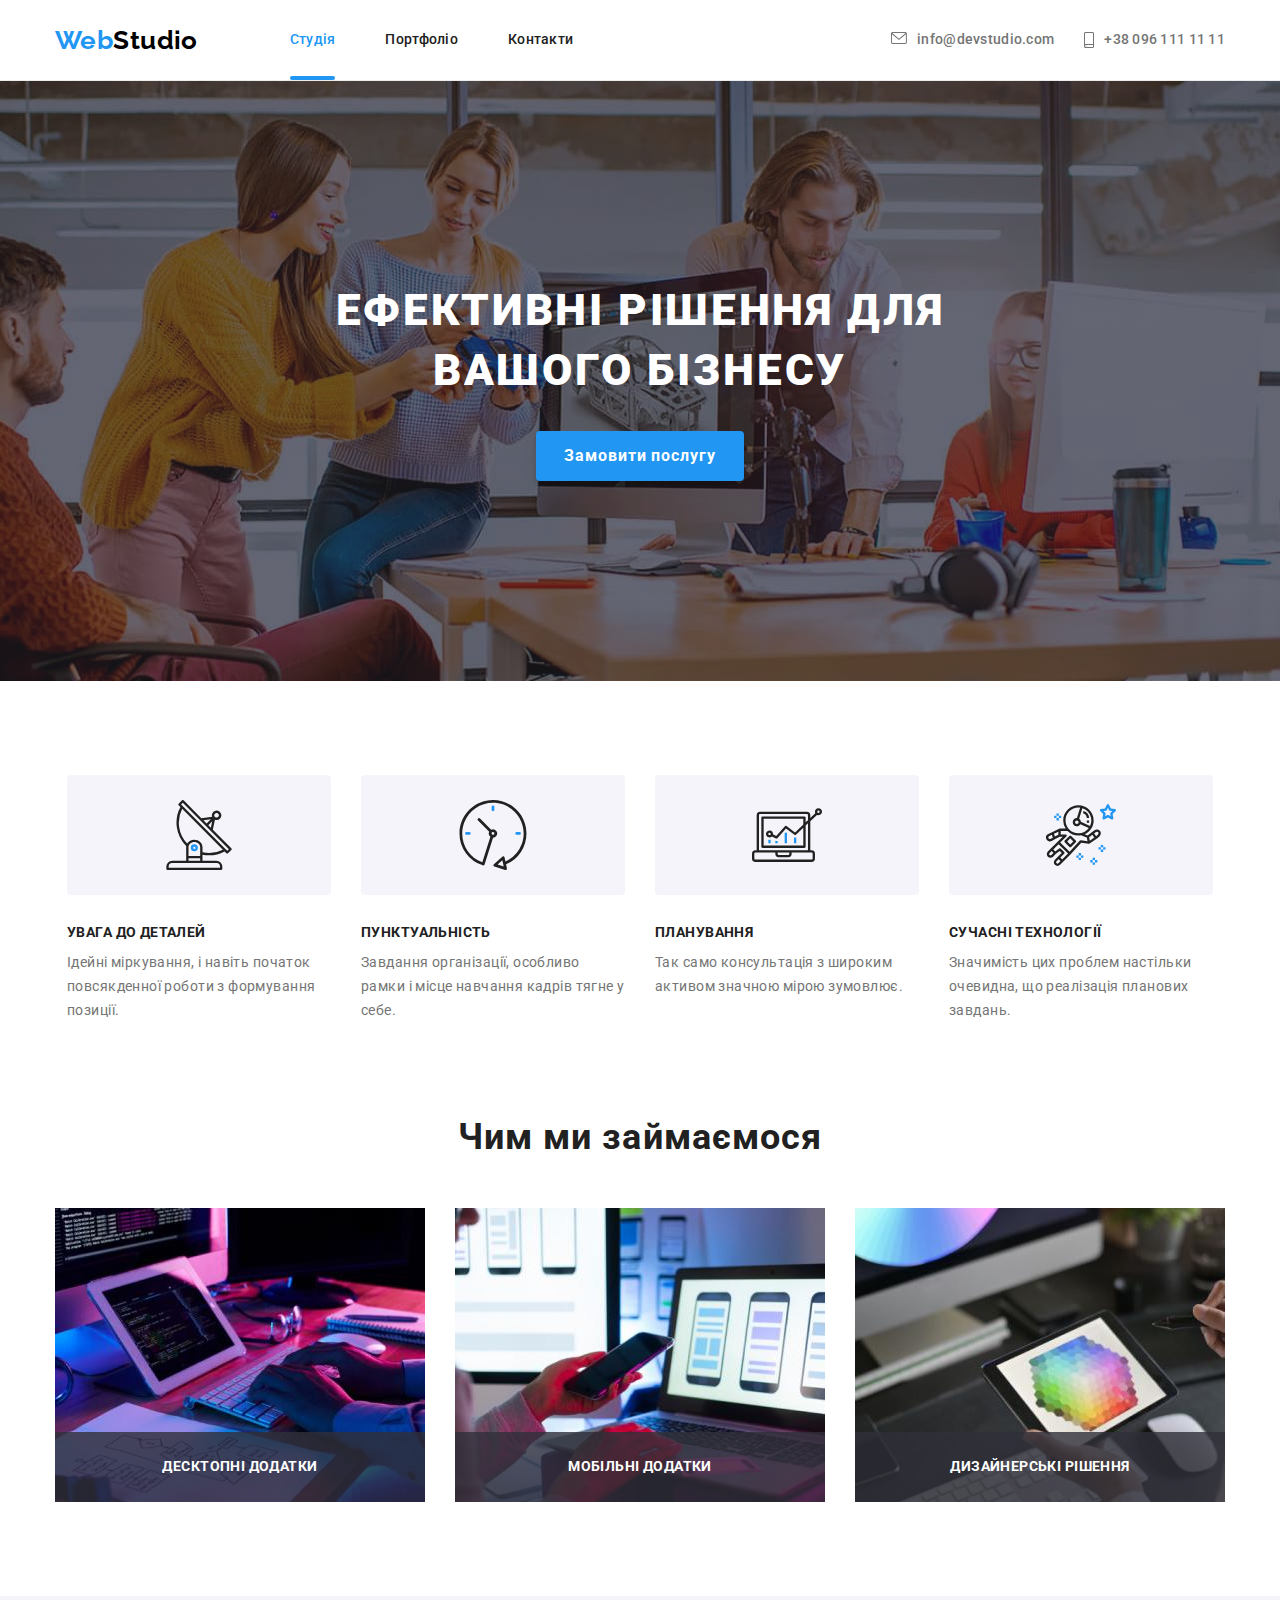
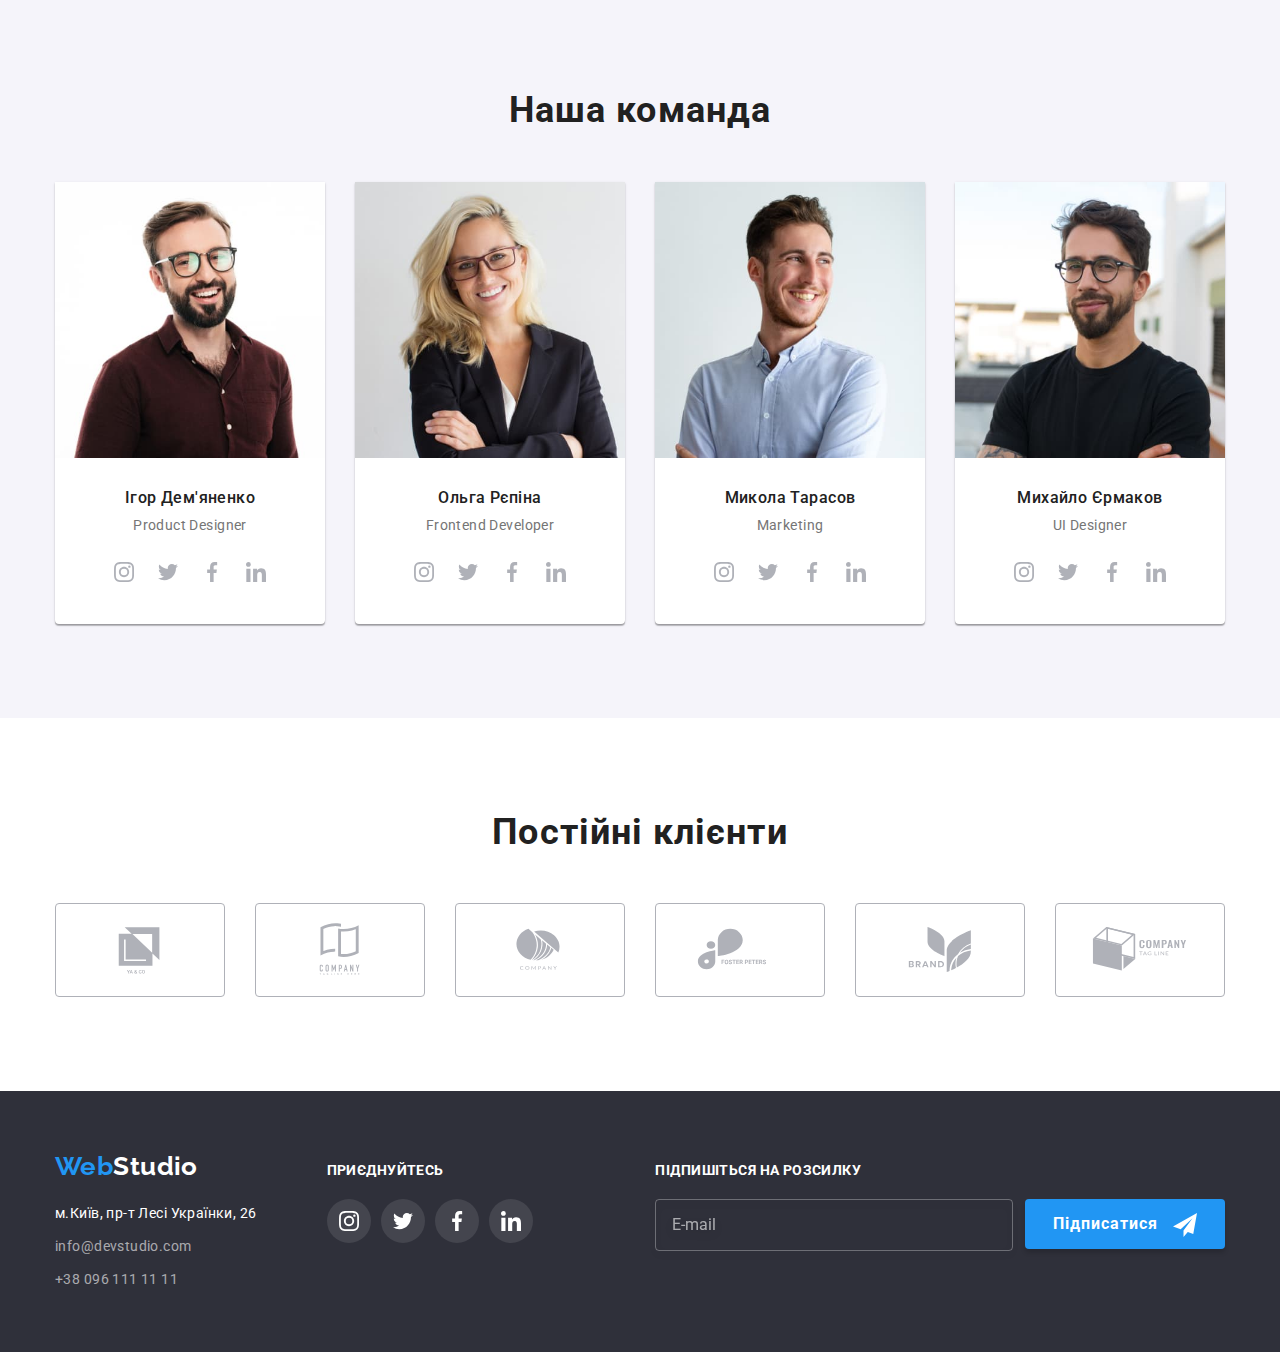
==== commit 239343a5: "add corrections to hw #8" ====
--- a/index.html
+++ b/index.html
@@ -134,8 +134,14 @@
                 <ul class="team__list">
                     <li class="team-card">
                         <div class="img-wrapper">
-                            <img src="./images/ihor.jpg" alt="Ігор Дем'яненко"
-                            srcset="./images/ihor.jpg 1x, ./images/ihor@2x.jpg 2x, ./images/ihor@3x.jpg 3x">
+                        <picture>
+                            <source media="(min-width:1200px)"
+                                srcset="./images/ihor.jpg 1x, ./images/ihor@2x.jpg 2x" />
+                            <source media="(min-width:768px)"
+                                srcset="./images/ihor.jpg 1x, ./images/ihor@2x.jpg 2x" />
+                            <img srcset="./images/ihor.jpg 1x, ./images/ihor@2x.jpg 2x"
+                                src="./images/ihor.jpg" width="450" alt="Ігор Дем'яненко" loading="lazy" />
+                        </picture>
                         </div>
                         <div class="team-card__content">
                             <h3 class="team-card__title">Ігор Дем'яненко</h3>
@@ -174,8 +180,13 @@
                     </li>
                     <li class="team-card">
                         <div class="img-wrapper">
-                            <img src="./images/olga.jpg" alt="Ольга Рєпіна"
-                            srcset="./images/olga.jpg 1x, ./images/olga@2x.jpg 2x, ./images/olga@3x.jpg 3x">
+                        <picture>
+                            <source media="(min-width:1200px)"
+                                srcset="./images/olga.jpg 1x, ./images/olga@2x.jpg 2x" />
+                            <source media="(min-width:768px)"
+                                srcset="./images/olga.jpg 1x, ./images/olga@2x.jpg 2x" />
+                            <img srcset="./images/olga.jpg 1x, ./images/olga@2x.jpg 2x" src="./images/olga.jpg" width="450" alt="Ольга Рєпіна" loading="lazy" />
+                        </picture>
                         </div>
                         <div class="team-card__content">
                             <h3 class="team-card__title">Ольга Рєпіна</h3>
@@ -214,8 +225,14 @@
                     </li>
                     <li class="team-card">
                         <div class="img-wrapper">
-                            <img src="./images/mykola.jpg" alt="Микола Тарасов"
-                            srcset="./images/mykola.jpg 1x, ./images/mykola@2x.jpg 2x, ./images/mykola@3x.jpg 3x">
+                        <picture>
+                            <source media="(min-width:1200px)"
+                                srcset="./images/mykola.jpg 1x, ./images/mykola@2x.jpg 2x" />
+                            <source media="(min-width:768px)"
+                                srcset="./images/mykola.jpg 1x, ./images/mykola@2x.jpg 2x" />
+                            <img srcset="./images/mykola.jpg 1x, ./images/mykola@2x.jpg 2x" src="./images/mykola.jpg" width="450"
+                                alt="Микола Тарасов" loading="lazy" />
+                        </picture>
                         </div>
                         <div class="team-card__content">
                             <h3 class="team-card__title">Микола Тарасов</h3>
@@ -254,8 +271,14 @@
                     </li>
                     <li class="team-card">
                         <div class="img-wrapper">
-                            <img src="./images/mykhailo.jpg" alt="Михайло Єрмаков"
-                            srcset="./images/mykhailo.jpg 1x, ./images/mykhailo@2x.jpg 2x, ./images/mykhailo@3x.jpg 3x">
+                        <picture>
+                            <source media="(min-width:1200px)"
+                                srcset="./images/mykhailo.jpg 1x, ./images/mykhailo@2x.jpg 2x" />
+                            <source media="(min-width:768px)"
+                                srcset="./images/mykhailo.jpg 1x, ./images/mykhailo@2x.jpg 2x" />
+                            <img srcset="./images/mykhailo.jpg 1x, ./images/mykhailo@2x.jpg 2x" src="./images/mykhailo.jpg" width="450"
+                                alt="Михайло Єрмаков" loading="lazy" />
+                        </picture>
                         </div>
                         <div class="team-card__content">
                             <h3 class="team-card__title">Михайло Єрмаков</h3>
--- a/css/main.min.css
+++ b/css/main.min.css
@@ -1 +1 @@
-:root{--main-color: #757575;--title-color: #212121;--accent-color: #2196F3;--white-color: #ffffff;--secondary-bcg: #F5F4FA;--black-color: #000000;--footer-bcg: #2F303A;--hero-overlay: rgba(47, 48, 58, 0.4);--worktypes-bcg: rgba(47, 48, 58, 0.8);--btn-hover: #188CE8;--header-line: #ECECEC;--cards-line: #EEEEEE;--footer-contact: rgba(255, 255, 255, 0.6);--logo-icons: #AFB1B8;--footer-links: rgba(255, 255, 255, 0.1);--footer-input-border: rgba(255, 255, 255, 0.3);--overlay-bcg: rgba(33, 150, 243, 0.9);--modal-bcg: rgba(0, 0, 0, 0.2);--modal-btn: rgba(0, 0, 0, 0.1);--modal-placeholder: rgba(117, 117, 117, 0.5);--modal-input-border: rgba(33, 33, 33, 0.2);--main-font: Roboto, Montserrat, DM Sans, sans-serif;--main-font-size: 14px;--main-letter-spacing: 0.03em}.portfolio-card__link,.page-footer__adr-link--white,.page-footer__adr-link,.logo,.page-header__social-link,.page-header__contacts-link,.page-header__nav-link{display:inline-block;text-decoration:none}.portfolio-card__list,.portfolio-tabs__list,.page-footer__adr-list,.clients__list,.socials,.team__list,.worktypes__list,.features__list,.page-header__social-bar,.page-header__contacts,.page-header__nav-list{margin:0;padding:0;list-style:none}/*! normalize.css v8.0.0 | MIT License | github.com/necolas/normalize.css */html{line-height:1.15;-webkit-text-size-adjust:100%}body{margin:0}h1{font-size:2em;margin:.67em 0}hr{-webkit-box-sizing:content-box;box-sizing:content-box;height:0;overflow:visible}pre{font-family:monospace,monospace;font-size:1em}a{background-color:rgba(0,0,0,0)}abbr[title]{border-bottom:none;text-decoration:underline;-webkit-text-decoration:underline dotted;text-decoration:underline dotted}b,strong{font-weight:bolder}code,kbd,samp{font-family:monospace,monospace;font-size:1em}small{font-size:80%}sub,sup{font-size:75%;line-height:0;position:relative;vertical-align:baseline}sub{bottom:-0.25em}sup{top:-0.5em}img{border-style:none}button,input,optgroup,select,textarea{font-family:inherit;font-size:100%;line-height:1.15;margin:0}button,input{overflow:visible}button,select{text-transform:none}button,[type=button],[type=reset],[type=submit]{-webkit-appearance:button}button::-moz-focus-inner,[type=button]::-moz-focus-inner,[type=reset]::-moz-focus-inner,[type=submit]::-moz-focus-inner{border-style:none;padding:0}button:-moz-focusring,[type=button]:-moz-focusring,[type=reset]:-moz-focusring,[type=submit]:-moz-focusring{outline:1px dotted ButtonText}fieldset{padding:.35em .75em .625em}legend{-webkit-box-sizing:border-box;box-sizing:border-box;color:inherit;display:table;max-width:100%;padding:0;white-space:normal}progress{vertical-align:baseline}textarea{overflow:auto}[type=checkbox],[type=radio]{-webkit-box-sizing:border-box;box-sizing:border-box;padding:0}[type=number]::-webkit-inner-spin-button,[type=number]::-webkit-outer-spin-button{height:auto}[type=search]{-webkit-appearance:textfield;outline-offset:-2px}[type=search]::-webkit-search-decoration{-webkit-appearance:none}::-webkit-file-upload-button{-webkit-appearance:button;font:inherit}details{display:block}summary{display:list-item}template{display:none}[hidden]{display:none}html{-webkit-box-sizing:border-box;box-sizing:border-box}*,*::before,*::after{-webkit-box-sizing:inherit;box-sizing:inherit}body{font-family:var(--main-font);color:var(--main-color);font-size:var(--main-font-size);letter-spacing:var(--main-letter-spacing);height:100%}h1,h2,h3,h4,h5,h6,p{padding:0;margin:0}img{display:block;max-width:100%;height:auto}.container{padding-left:15px;padding-right:15px;margin-left:auto;margin-right:auto}@media screen and (min-width: 480px){.container{width:480px}}@media screen and (min-width: 768px){.container{width:768px}}@media screen and (min-width: 1200px){.container{width:1200px}}.section{padding:60px 0}@media screen and (min-width: 1200px){.section{padding:94px 0}}.section-title{color:var(--title-color);font-weight:700;font-size:28px;line-height:1.16;text-align:center;letter-spacing:.03em;margin-bottom:30px}@media screen and (min-width: 1200px){.section-title{font-size:36px;margin-bottom:50px}}.visually-hidden{position:absolute;width:1px;height:1px;margin:-1px;padding:0;overflow:hidden;border:0;clip:rect(0 0 0 0)}.img-wrapper{position:relative;overflow:hidden;font-size:0}.backdrop{position:fixed;top:0;left:0;width:100%;height:100%;background-color:var(--modal-bcg);opacity:1;-webkit-transition:opacity 250ms cubic-bezier(0.4, 0, 0.2, 1);transition:opacity 250ms cubic-bezier(0.4, 0, 0.2, 1)}.backdrop--is-hidden{opacity:0;pointer-events:none}.page-header{position:relative}@media screen and (min-width: 1200px){.page-header{border-bottom:1px solid var(--header-line)}}.page-header__container{position:relative;min-height:60px;display:-webkit-box;display:-ms-flexbox;display:flex;-webkit-box-align:center;-ms-flex-align:center;align-items:center;-webkit-box-pack:justify;-ms-flex-pack:justify;justify-content:space-between}@media screen and (min-width: 480px){.page-header__container{width:480px}}@media screen and (min-width: 768px){.page-header__container{width:768px;display:-webkit-box;display:-ms-flexbox;display:flex;-webkit-box-align:center;-ms-flex-align:center;align-items:center;-webkit-box-pack:start;-ms-flex-pack:start;justify-content:flex-start}}@media screen and (min-width: 1200px){.page-header__container{width:1200px}}.page-header__nav{margin-bottom:auto}@media screen and (min-width: 768px){.page-header__nav{margin-left:92px}}@media screen and (min-width: 768px){.page-header__nav-list{display:-webkit-box;display:-ms-flexbox;display:flex;-webkit-box-align:center;-ms-flex-align:center;align-items:center;-webkit-box-pack:start;-ms-flex-pack:start;justify-content:flex-start}}.page-header__nav-item+.page-header__nav-item{margin-top:32px}@media screen and (min-width: 768px){.page-header__nav-item+.page-header__nav-item{margin-top:0;margin-left:50px}}.page-header__nav-link{color:var(--title-color);font-weight:500;font-size:40px;line-height:1.18;letter-spacing:.02em;-webkit-transition:color 250ms cubic-bezier(0.4, 0, 0.2, 1);transition:color 250ms cubic-bezier(0.4, 0, 0.2, 1)}.page-header__nav-link:focus,.page-header__nav-link:hover,.page-header__nav-link.is-active{color:var(--accent-color)}@media screen and (min-width: 768px){.page-header__nav-link{position:relative;padding:32px 0;font-size:14px;line-height:1.14;letter-spacing:.02em}.page-header__nav-link.is-active::after{content:"";display:block;position:absolute;bottom:0;width:100%;height:4px;background-color:currentColor;border-radius:2px}}.page-header__contacts{display:-webkit-box;display:-ms-flexbox;display:flex;-webkit-box-orient:vertical;-webkit-box-direction:reverse;-ms-flex-direction:column-reverse;flex-direction:column-reverse;margin-top:auto}@media screen and (min-width: 768px){.page-header__contacts{-webkit-box-orient:vertical;-webkit-box-direction:normal;-ms-flex-direction:column;flex-direction:column;margin:auto 0 auto auto}}@media screen and (min-width: 1200px){.page-header__contacts{display:-webkit-box;display:-ms-flexbox;display:flex;-webkit-box-align:center;-ms-flex-align:center;align-items:center;-webkit-box-pack:start;-ms-flex-pack:start;justify-content:flex-start;-webkit-box-orient:horizontal;-webkit-box-direction:normal;-ms-flex-direction:row;flex-direction:row;margin:auto 0 auto auto}}.page-header__contacts-item{margin-bottom:32px;font-size:24px;font-weight:500;letter-spacing:.02em;color:var(--main-color)}.page-header__contacts-item+.page-header__contacts-item{font-size:34px;color:var(--accent-color)}@media screen and (min-width: 768px){.page-header__contacts-item{margin-bottom:0px}.page-header__contacts-item+.page-header__contacts-item{margin-top:10px}}@media screen and (min-width: 1200px){.page-header__contacts-item{margin-bottom:0}.page-header__contacts-item+.page-header__contacts-item{margin-left:30px;margin-top:0}}.page-header__contacts-link{color:inherit}@media screen and (min-width: 768px){.page-header__contacts-link{display:-webkit-box;display:-ms-flexbox;display:flex;margin-right:auto;color:var(--main-color);font-weight:500;font-size:14px;line-height:1.14;letter-spacing:.02em;-webkit-transition:color 250ms cubic-bezier(0.4, 0, 0.2, 1);transition:color 250ms cubic-bezier(0.4, 0, 0.2, 1)}.page-header__contacts-link:hover,.page-header__contacts-link:focus{color:var(--accent-color)}.page-header__contacts-link:hover .page-header__contacts-icon,.page-header__contacts-link:focus .page-header__contacts-icon{fill:var(--accent-color)}}.page-header__contacts-icon{display:none}@media screen and (min-width: 768px){.page-header__contacts-icon{display:block;fill:var(--main-color);margin-right:10px;-webkit-transition:fill 250ms cubic-bezier(0.4, 0, 0.2, 1);transition:fill 250ms cubic-bezier(0.4, 0, 0.2, 1)}}@media screen and (min-width: 1200px){.page-header__contacts-icon{margin-right:10px}}.page-header__social-bar{display:-webkit-box;display:-ms-flexbox;display:flex;-webkit-box-align:center;-ms-flex-align:center;align-items:center;-webkit-box-pack:start;-ms-flex-pack:start;justify-content:flex-start;-ms-flex-wrap:wrap;flex-wrap:wrap;margin-top:64px;margin-bottom:-10px}@media screen and (min-width: 768px){.page-header__social-bar{display:none}}.page-header__social-item{padding:0 10px;margin-bottom:10px}.page-header__social-item:first-child{padding-left:0}.page-header__social-item:last-child{padding-right:0}.page-header__social-item+.page-header__social-item{border-left:1px solid var(--modal-input-border)}.page-header__social-link{color:var(--btn-hover);font-weight:500;font-size:18px;line-height:1.22;letter-spacing:.02em}.menu-button{display:-webkit-inline-box;display:-ms-inline-flexbox;display:inline-flex;margin:0;margin-left:auto;padding:0;background-color:rgba(0,0,0,0);border:none;-webkit-box-align:center;-ms-flex-align:center;align-items:center;-webkit-box-pack:center;-ms-flex-pack:center;justify-content:center;width:40px;height:40px}@media screen and (min-width: 768px){.menu-button{display:none}}.icon-thumb{width:24px}.menu-button .icon-cross{display:none}.menu-button.is-open .icon-menu{display:none}.menu-button.is-open .icon-cross{display:block;width:19px;margin:0 auto;fill:var(--title-color)}.icon-thumb:hover .icon-cross,.icon-thumb:focus .icon-cross{fill:var(--accent-color)}.menu-button.is-open{position:sticky;top:calc(0% + 10px);right:calc(0% + 15px);z-index:100}.menu-container{min-height:400px;background-color:var(--white-color);padding:48px 40px}@media screen and (max-width: 767px){.menu-container{display:none;position:absolute;top:100%;left:0%;width:100%}.menu-container.is-open{display:-webkit-box;display:-ms-flexbox;display:flex;-webkit-box-orient:vertical;-webkit-box-direction:normal;-ms-flex-direction:column;flex-direction:column;height:100%;position:fixed;top:0px;left:0;width:100%;bottom:0;z-index:10}}@media screen and (min-width: 768px){.menu-container{display:-webkit-box;display:-ms-flexbox;display:flex;-webkit-box-align:center;-ms-flex-align:center;align-items:center;-webkit-box-pack:justify;-ms-flex-pack:justify;justify-content:space-between;-webkit-box-orient:horizontal;-webkit-box-direction:normal;-ms-flex-direction:row;flex-direction:row;-webkit-box-flex:1;-ms-flex-positive:1;flex-grow:1;min-height:80px;padding:0}}.logo{color:var(--accent-color);font-family:Raleway,sans-serif;font-size:24px;font-weight:700;line-height:1.17}.logo__span{color:var(--black-color)}.logo__span--inverse{color:var(--white-color)}@media screen and (min-width: 1200px){.logo{font-size:26px;line-height:1.19}}@media screen and (max-width: 767px){.menu-opened .logo{display:none}}.hero{display:-webkit-box;display:-ms-flexbox;display:flex;-webkit-box-align:center;-ms-flex-align:center;align-items:center;-webkit-box-pack:center;-ms-flex-pack:center;justify-content:center;-webkit-box-orient:vertical;-webkit-box-direction:normal;-ms-flex-direction:column;flex-direction:column;min-height:400px;max-width:100%;margin-left:auto;margin-right:auto;background-image:-webkit-gradient(linear, left top, left bottom, from(var(--hero-overlay)), to(var(--hero-overlay))),url("../images/hero-mob.jpg");background-image:linear-gradient(var(--hero-overlay), var(--hero-overlay)),url("../images/hero-mob.jpg");background-size:480px 400px;background-position:center;background-repeat:no-repeat}@media(min-device-pixel-ratio: 2),(-webkit-min-device-pixel-ratio: 2),(min-resolution: 192dpi),(min-resolution: 2dppx){.hero{background-image:-webkit-gradient(linear, left top, left bottom, from(var(--hero-overlay)), to(var(--hero-overlay))),url("../images/hero-mob@2x.jpg");background-image:linear-gradient(var(--hero-overlay), var(--hero-overlay)),url("../images/hero-mob@2x.jpg")}}@media screen and (min-width: 768px){.hero{background-image:-webkit-gradient(linear, left top, left bottom, from(var(--hero-overlay)), to(var(--hero-overlay))),url("../images/hero-tab.jpg");background-image:linear-gradient(var(--hero-overlay), var(--hero-overlay)),url("../images/hero-tab.jpg");background-size:768px 400px}}@media screen and (min-width: 768px)and (min-device-pixel-ratio: 2),screen and (min-width: 768px)and (-webkit-min-device-pixel-ratio: 2),screen and (min-width: 768px)and (min-resolution: 192dpi),screen and (min-width: 768px)and (min-resolution: 2dppx){.hero{background-image:-webkit-gradient(linear, left top, left bottom, from(var(--hero-overlay)), to(var(--hero-overlay))),url("../images/hero-tab@2x.jpg");background-image:linear-gradient(var(--hero-overlay), var(--hero-overlay)),url("../images/hero-tab@2x.jpg")}}@media screen and (min-width: 1200px){.hero{max-width:1600px;padding:200px 0;background-image:-webkit-gradient(linear, left top, left bottom, from(var(--hero-overlay)), to(var(--hero-overlay))),url("../images/hero-desk.jpg");background-image:linear-gradient(var(--hero-overlay), var(--hero-overlay)),url("../images/hero-desk.jpg");background-size:1600px 600px}}@media screen and (min-width: 1200px)and (min-device-pixel-ratio: 2),screen and (min-width: 1200px)and (-webkit-min-device-pixel-ratio: 2),screen and (min-width: 1200px)and (min-resolution: 192dpi),screen and (min-width: 1200px)and (min-resolution: 2dppx){.hero{background-image:-webkit-gradient(linear, left top, left bottom, from(var(--hero-overlay)), to(var(--hero-overlay))),url("../images/hero-desk@2x.jpg");background-image:linear-gradient(var(--hero-overlay), var(--hero-overlay)),url("../images/hero-desk@2x.jpg")}}.hero__title{color:var(--white-color);font-weight:900;font-size:26px;line-height:1.62;letter-spacing:.06em;text-transform:uppercase;text-align:center;margin:0 auto}@media screen and (min-width: 768px){.hero__title{max-width:60%}}@media screen and (min-width: 1200px){.hero__title{font-size:44px;line-height:1.36}}.hero__btn{margin:30px auto 0}.btn{display:block;padding:10px 28px;background-color:var(--accent-color);color:var(--white-color);font-family:Roboto,Montserrat,DM Sans,sans-serif;font-size:16px;font-weight:700;line-height:1.88;letter-spacing:.06em;cursor:pointer;-webkit-box-shadow:0px 4px 4px rgba(0,0,0,.15);box-shadow:0px 4px 4px rgba(0,0,0,.15);border-radius:4px;border:none;-webkit-transition:background-color 250ms cubic-bezier(0.4, 0, 0.2, 1);transition:background-color 250ms cubic-bezier(0.4, 0, 0.2, 1)}.btn:hover,.btn:focus{background-color:var(--btn-hover)}@media screen and (min-width: 1200px){.features{padding-bottom:0}}.features__list{display:-webkit-box;display:-ms-flexbox;display:flex;-webkit-box-align:start;-ms-flex-align:start;align-items:flex-start;-webkit-box-pack:center;-ms-flex-pack:center;justify-content:center;-ms-flex-wrap:wrap;flex-wrap:wrap;margin:-15px}.features__item{margin:15px}@media screen and (min-width: 480px){.features__item{width:100%}}@media screen and (min-width: 768px){.features__item{width:46%}}@media screen and (min-width: 1200px){.features__item{width:22%}}.features__bcg{display:-webkit-box;display:-ms-flexbox;display:flex;-webkit-box-align:center;-ms-flex-align:center;align-items:center;-webkit-box-pack:center;-ms-flex-pack:center;justify-content:center;height:120px;width:100%;background-color:var(--secondary-bcg);border-radius:4px}.features__label{margin-top:30px;margin-bottom:10px;color:var(--title-color);font-weight:700;font-size:14px;line-height:1.14;text-transform:uppercase;text-align:center}@media screen and (min-width: 768px){.features__label{text-align:start}}.features__text{line-height:1.71}.worktypes__list{display:-webkit-box;display:-ms-flexbox;display:flex;-webkit-box-align:start;-ms-flex-align:start;align-items:flex-start;-webkit-box-pack:justify;-ms-flex-pack:justify;justify-content:space-between}.worktypes__item{position:relative}.worktypes__text{position:absolute;bottom:0;display:-webkit-box;display:-ms-flexbox;display:flex;-webkit-box-align:center;-ms-flex-align:center;align-items:center;-webkit-box-pack:center;-ms-flex-pack:center;justify-content:center;width:100%;min-height:70px;padding:8px;font-weight:700;line-height:1.14;text-transform:uppercase;color:var(--white-color);background-color:var(--worktypes-bcg)}@media screen and (max-width: 1200px){.worktypes{display:none}}.team{background-color:var(--secondary-bcg)}.team__list{display:grid;row-gap:30px;-webkit-column-gap:30px;-moz-column-gap:30px;column-gap:30px;grid-template-columns:repeat(1, 1fr)}@media screen and (min-width: 768px){.team__list{grid-template-columns:repeat(2, 1fr)}}@media screen and (min-width: 1200px){.team__list{grid-template-columns:repeat(4, 1fr)}}.team-card{background-color:var(--white-color);-webkit-box-shadow:0px 1px 3px rgba(0,0,0,.12),0px 1px 1px rgba(0,0,0,.14),0px 2px 1px rgba(0,0,0,.2);box-shadow:0px 1px 3px rgba(0,0,0,.12),0px 1px 1px rgba(0,0,0,.14),0px 2px 1px rgba(0,0,0,.2);border-radius:0px 0px 4px 4px}.team-card__content{padding:30px 32px}.team-card__title{color:var(--title-color);font-weight:500;font-size:16px;line-height:1.19;text-align:center}.team-card__text{line-height:1.19;text-align:center;margin:10px auto 16px}.socials{display:-webkit-box;display:-ms-flexbox;display:flex;-webkit-box-align:center;-ms-flex-align:center;align-items:center;-webkit-box-pack:center;-ms-flex-pack:center;justify-content:center}.socials__link{display:-webkit-box;display:-ms-flexbox;display:flex;-webkit-box-align:center;-ms-flex-align:center;align-items:center;-webkit-box-pack:center;-ms-flex-pack:center;justify-content:center;width:44px;height:44px;border-radius:50%;-webkit-transition:background-color 250ms cubic-bezier(0.4, 0, 0.2, 1);transition:background-color 250ms cubic-bezier(0.4, 0, 0.2, 1)}.socials__link:hover,.socials__link:focus{background-color:var(--accent-color);border-radius:50%;border:none}.socials__link--inverse{display:-webkit-box;display:-ms-flexbox;display:flex;-webkit-box-align:center;-ms-flex-align:center;align-items:center;-webkit-box-pack:center;-ms-flex-pack:center;justify-content:center;width:44px;height:44px;border-radius:50%;background-color:var(--footer-links);-webkit-transition:background-color 250ms cubic-bezier(0.4, 0, 0.2, 1);transition:background-color 250ms cubic-bezier(0.4, 0, 0.2, 1)}.socials__link--inverse:hover,.socials__link--inverse:focus{background-color:var(--accent-color);border-radius:50%;border:none}.socials__icon{fill:var(--logo-icons);-webkit-transition:fill 250ms cubic-bezier(0.4, 0, 0.2, 1);transition:fill 250ms cubic-bezier(0.4, 0, 0.2, 1)}.socials__link:hover .socials__icon,.socials__link:focus .socials__icon{fill:var(--white-color)}.socials__icon--inverse{fill:var(--white-color)}.clients__list{display:grid;row-gap:30px;-webkit-column-gap:30px;-moz-column-gap:30px;column-gap:30px;grid-template-columns:repeat(2, 1fr)}@media screen and (min-width: 768px){.clients__list{grid-template-columns:repeat(3, 1fr)}}@media screen and (min-width: 1200px){.clients__list{grid-template-columns:repeat(6, 1fr)}}.clients__link{display:-webkit-box;display:-ms-flexbox;display:flex;-webkit-box-align:center;-ms-flex-align:center;align-items:center;-webkit-box-pack:center;-ms-flex-pack:center;justify-content:center;width:100%;height:100%;padding:16px 0;border:1px solid var(--logo-icons);border-radius:4px;-webkit-transition:border-color 250ms cubic-bezier(0.4, 0, 0.2, 1);transition:border-color 250ms cubic-bezier(0.4, 0, 0.2, 1)}.clients__link:hover,.clients__link:focus{border-color:var(--accent-color)}.clients__icon{fill:var(--logo-icons);-webkit-transition:fill 250ms cubic-bezier(0.4, 0, 0.2, 1);transition:fill 250ms cubic-bezier(0.4, 0, 0.2, 1)}.clients__link:hover .clients__icon,.clients__link:focus .clients__icon{fill:var(--accent-color)}.page-footer{background-color:var(--footer-bcg);padding:60px 0}.page-footer__container{padding:0 15px;margin:0 auto;text-align:center}@media screen and (min-width: 768px){.page-footer__container{display:-webkit-box;display:-ms-flexbox;display:flex;-webkit-box-align:baseline;-ms-flex-align:baseline;align-items:baseline;-webkit-box-pack:center;-ms-flex-pack:center;justify-content:center;-webkit-box-orient:horizontal;-webkit-box-direction:normal;-ms-flex-direction:row;flex-direction:row;-ms-flex-wrap:wrap;flex-wrap:wrap}}@media screen and (min-width: 1200px){.page-footer__container{display:-webkit-box;display:-ms-flexbox;display:flex;-webkit-box-align:baseline;-ms-flex-align:baseline;align-items:baseline;-webkit-box-pack:start;-ms-flex-pack:start;justify-content:flex-start}}@media screen and (min-width: 1200px){.page-footer__adr-thumb{text-align:start}}.page-footer__adr{margin-top:20px;margin-bottom:60px;font-style:normal;line-height:1.71}@media screen and (min-width: 768px){.page-footer__adr{margin-bottom:0}}.page-footer__adr-item:not(:last-child){margin-bottom:9px}.page-footer__adr-link{color:var(--footer-contact)}.page-footer__adr-link--white{color:var(--white-color)}@media screen and (min-width: 768px){.page-footer__join{margin-left:165px}}@media screen and (min-width: 1200px){.page-footer__join{text-align:start;margin-left:70px}}.page-footer__join-title{font-weight:700;font-size:14px;line-height:1.14;text-transform:uppercase;color:var(--white-color);margin-bottom:20px}.page-footer__join-item:not(:last-child){margin-right:10px}.page-footer__subscribe{-webkit-box-flex:1;-ms-flex-positive:1;flex-grow:1;margin-top:60px}@media screen and (min-width: 1200px){.page-footer__subscribe{margin-left:auto;margin-top:0;-webkit-box-flex:0;-ms-flex-positive:0;flex-grow:0}}.page-footer__subscribe-title{display:block;font-weight:700;font-size:14px;line-height:1.14;text-transform:uppercase;color:var(--white-color);margin-bottom:20px}@media screen and (min-width: 1200px){.page-footer__subscribe-title{text-align:start}}@media screen and (min-width: 1200px){.page-footer__subscribe-thumb{display:-webkit-box;display:-ms-flexbox;display:flex;-webkit-box-align:start;-ms-flex-align:start;align-items:flex-start;-webkit-box-pack:center;-ms-flex-pack:center;justify-content:center}}.page-footer__subscribe-input{width:100%;max-width:450px;padding:15px 16px;background-color:rgba(0,0,0,0);border:1px solid var(--footer-input-border);-webkit-filter:drop-shadow(0px 4px 4px rgba(0, 0, 0, 0.15));filter:drop-shadow(0px 4px 4px rgba(0, 0, 0, 0.15));border-radius:4px;font-size:16px;line-height:1.25;color:var(--footer-contact)}.page-footer__subscribe-input::-webkit-input-placeholder{font-size:16px;line-height:1.25;color:var(--footer-contact)}.page-footer__subscribe-input::-moz-placeholder{font-size:16px;line-height:1.25;color:var(--footer-contact)}.page-footer__subscribe-input:-ms-input-placeholder{font-size:16px;line-height:1.25;color:var(--footer-contact)}.page-footer__subscribe-input::-ms-input-placeholder{font-size:16px;line-height:1.25;color:var(--footer-contact)}.page-footer__subscribe-input::placeholder{font-size:16px;line-height:1.25;color:var(--footer-contact)}@media screen and (min-width: 1200px){.page-footer__subscribe-input{width:358px;margin-right:12px}}.page-footer__subscribe-icon{vertical-align:middle;margin-left:10px}.page-footer__subscribe-btn{display:block;margin:20px auto 0}@media screen and (min-width: 1200px){.page-footer__subscribe-btn{display:inline-block;margin:0}}.modal{position:absolute;top:50%;left:50%;-webkit-transform:translate(-50%, -50%);transform:translate(-50%, -50%);padding:40px;background-color:var(--white-color);-webkit-box-shadow:0px 1px 3px rgba(0,0,0,.12),0px 1px 1px rgba(0,0,0,.14),0px 2px 1px rgba(0,0,0,.2);box-shadow:0px 1px 3px rgba(0,0,0,.12),0px 1px 1px rgba(0,0,0,.14),0px 2px 1px rgba(0,0,0,.2);border-radius:4px;width:90%;max-width:450px}@media screen and (min-width: 1200px){.modal{max-width:528px}}.modal__close-btn{position:absolute;top:8px;left:100%;-webkit-transform:translateX(calc(-100% - 8px));transform:translateX(calc(-100% - 8px));display:-webkit-box;display:-ms-flexbox;display:flex;-webkit-box-pack:center;-ms-flex-pack:center;justify-content:center;-webkit-box-align:center;-ms-flex-align:center;align-items:center;width:30px;height:30px;border-radius:50%;border-color:var(--modal-btn);background-color:var(--white-color);padding:0;outline:none;-webkit-box-shadow:none;box-shadow:none}.modal__close-icon{width:18px;height:18px;fill:var(--black-color);-webkit-transition:fill 250ms cubic-bezier(0.4, 0, 0.2, 1);transition:fill 250ms cubic-bezier(0.4, 0, 0.2, 1)}.modal__close-btn:hover .modal__close-icon,.modal__close-btn:focus .modal__close-icon{fill:var(--accent-color)}.offer-form{display:-webkit-box;display:-ms-flexbox;display:flex;-webkit-box-align:center;-ms-flex-align:center;align-items:center;-webkit-box-pack:center;-ms-flex-pack:center;justify-content:center;-webkit-box-orient:vertical;-webkit-box-direction:normal;-ms-flex-direction:column;flex-direction:column}.offer-form__title{margin-bottom:12px;font-weight:700;font-size:20px;line-height:1.15;text-align:center;color:var(--title-color)}.offer-form__label{position:relative;width:100%;display:block;font-size:12px;line-height:1.17;letter-spacing:.01em}.offer-form__label+.offer-form__label{margin-top:10px}.offer-form__input{width:100%;display:block;padding:11px 30px;-webkit-box-align:center;-ms-flex-align:center;align-items:center;margin-top:4px;border:1px solid var(--modal-input-border);border-radius:4px;outline:none;-webkit-box-shadow:none;box-shadow:none;-webkit-transition:border 250ms cubic-bezier(0.4, 0, 0.2, 1);transition:border 250ms cubic-bezier(0.4, 0, 0.2, 1)}.offer-form__input:focus,.offer-form__input:active{border:1px solid var(--accent-color)}.offer-form__icon{position:absolute;top:29px;left:12px;-webkit-transition:fill 250ms cubic-bezier(0.4, 0, 0.2, 1);transition:fill 250ms cubic-bezier(0.4, 0, 0.2, 1)}.offer-form__input:focus+.offer-form__icon,.offer-form__input:active+.offer-form__icon{fill:var(--accent-color)}.offer-form__textarea{width:100%;display:block;height:96px;padding:12px 16px;margin-top:4px;border:1px solid var(--modal-input-border);border-radius:4px;resize:none;outline:none;-webkit-box-shadow:none;box-shadow:none;-webkit-transition:border 250ms cubic-bezier(0.4, 0, 0.2, 1);transition:border 250ms cubic-bezier(0.4, 0, 0.2, 1)}.offer-form__textarea:focus,.offer-form__textarea:active{border:1px solid var(--accent-color)}.offer-form__textarea::-webkit-input-placeholder{font-size:12px;line-height:1.17;letter-spacing:.01em;color:var(--modal-placeholder)}.offer-form__textarea::-moz-placeholder{font-size:12px;line-height:1.17;letter-spacing:.01em;color:var(--modal-placeholder)}.offer-form__textarea:-ms-input-placeholder{font-size:12px;line-height:1.17;letter-spacing:.01em;color:var(--modal-placeholder)}.offer-form__textarea::-ms-input-placeholder{font-size:12px;line-height:1.17;letter-spacing:.01em;color:var(--modal-placeholder)}.offer-form__textarea::placeholder{font-size:12px;line-height:1.17;letter-spacing:.01em;color:var(--modal-placeholder)}.offer-form__checkbox-label{position:relative;width:100%;display:-webkit-box;display:-ms-flexbox;display:flex;-webkit-box-align:center;-ms-flex-align:center;align-items:center;-webkit-box-pack:center;-ms-flex-pack:center;justify-content:center;font-size:12px;line-height:1.17;margin-top:20px;margin-bottom:30px;letter-spacing:.03em}@media screen and (min-width: 1200px){.offer-form__checkbox-label{font-size:14px;line-height:1.71}}.offer-form__checkbox-link{text-decoration:underline;color:var(--accent-color)}.offer-form__checkbox-input{position:absolute;-webkit-appearance:none;-moz-appearance:none;appearance:none}.offer-form__checkbox-input:checked~.offer-form__checkbox-icon--checked{opacity:1}.offer-form__checkbox-input:checked~.offer-form__checkbox-icon--unchecked{opacity:0}.offer-form__checkbox-icon--unchecked{width:16px;height:15px;margin-right:7px;opacity:1;-ms-flex-item-align:start;align-self:start;-ms-flex-negative:0;flex-shrink:0}@media screen and (min-width: 480px){.offer-form__checkbox-icon--unchecked{-ms-flex-item-align:center;align-self:center}}.offer-form__checkbox-icon--checked{position:absolute;left:0;width:16px;height:15px;fill:var(--accent-color);background-origin:border-box;opacity:0;-ms-flex-item-align:start;align-self:start}@media screen and (min-width: 480px){.offer-form__checkbox-icon--checked{-ms-flex-item-align:center;align-self:center}}.offer-form__checkbox-thumb{display:-webkit-box;display:-ms-flexbox;display:flex;-webkit-box-align:start;-ms-flex-align:start;align-items:flex-start;-webkit-box-pack:center;-ms-flex-pack:center;justify-content:center}.portfolio-tabs__list{display:-webkit-box;display:-ms-flexbox;display:flex;-webkit-box-align:center;-ms-flex-align:center;align-items:center;-webkit-box-pack:start;-ms-flex-pack:start;justify-content:flex-start;-ms-flex-wrap:wrap;flex-wrap:wrap;margin-bottom:-15px}@media screen and (min-width: 768px){.portfolio-tabs__list{display:-webkit-box;display:-ms-flexbox;display:flex;-webkit-box-align:center;-ms-flex-align:center;align-items:center;-webkit-box-pack:center;-ms-flex-pack:center;justify-content:center}}.portfolio-tabs__item{margin-bottom:15px}.portfolio-tabs__item:not(:last-child){margin-right:8px}.portfolio-tabs__btn{color:var(--title-color);background-color:var(--secondary-bcg);border-radius:4px;font-size:16px;font-weight:500;line-height:1.62;letter-spacing:.03em;border:none;padding:6px 22px;-webkit-transition:background-color 250ms cubic-bezier(0.4, 0, 0.2, 1),color 250ms cubic-bezier(0.4, 0, 0.2, 1),-webkit-box-shadow 250ms cubic-bezier(0.4, 0, 0.2, 1);transition:background-color 250ms cubic-bezier(0.4, 0, 0.2, 1),color 250ms cubic-bezier(0.4, 0, 0.2, 1),-webkit-box-shadow 250ms cubic-bezier(0.4, 0, 0.2, 1);transition:background-color 250ms cubic-bezier(0.4, 0, 0.2, 1),color 250ms cubic-bezier(0.4, 0, 0.2, 1),box-shadow 250ms cubic-bezier(0.4, 0, 0.2, 1);transition:background-color 250ms cubic-bezier(0.4, 0, 0.2, 1),color 250ms cubic-bezier(0.4, 0, 0.2, 1),box-shadow 250ms cubic-bezier(0.4, 0, 0.2, 1),-webkit-box-shadow 250ms cubic-bezier(0.4, 0, 0.2, 1)}.portfolio-tabs__btn:hover,.portfolio-tabs__btn:focus{color:var(--white-color);background-color:var(--accent-color);-webkit-box-shadow:0px 3px 1px rgba(0,0,0,.1),0px 1px 2px rgba(0,0,0,.08),0px 2px 2px rgba(0,0,0,.12);box-shadow:0px 3px 1px rgba(0,0,0,.1),0px 1px 2px rgba(0,0,0,.08),0px 2px 2px rgba(0,0,0,.12);cursor:pointer}.portfolio-card__list{display:grid;row-gap:30px;-webkit-column-gap:30px;-moz-column-gap:30px;column-gap:30px;grid-template-columns:repeat(1, 1fr);margin-top:40px}@media screen and (min-width: 768px){.portfolio-card__list{grid-template-columns:repeat(2, 1fr);margin-top:30px}}@media screen and (min-width: 1200px){.portfolio-card__list{grid-template-columns:repeat(3, 1fr);margin-top:50px}}.portfolio-card__item{max-width:450px;-webkit-transition:-webkit-box-shadow 250ms cubic-bezier(0.4, 0, 0.2, 1);transition:-webkit-box-shadow 250ms cubic-bezier(0.4, 0, 0.2, 1);transition:box-shadow 250ms cubic-bezier(0.4, 0, 0.2, 1);transition:box-shadow 250ms cubic-bezier(0.4, 0, 0.2, 1), -webkit-box-shadow 250ms cubic-bezier(0.4, 0, 0.2, 1)}@media screen and (min-width: 768px){.portfolio-card__item{width:354px}}@media screen and (min-width: 1200px){.portfolio-card__item{width:370px}}.portfolio-card__link{display:-webkit-box;display:-ms-flexbox;display:flex;-webkit-box-orient:vertical;-webkit-box-direction:normal;-ms-flex-direction:column;flex-direction:column;height:100%}.portfolio-card__link:hover,.portfolio-card__link:focus{-webkit-box-shadow:0px 1px 1px rgba(0,0,0,.12),0px 4px 4px rgba(0,0,0,.06),1px 4px 6px rgba(0,0,0,.16);box-shadow:0px 1px 1px rgba(0,0,0,.12),0px 4px 4px rgba(0,0,0,.06),1px 4px 6px rgba(0,0,0,.16)}.portfolio-card__overlay{display:none}@media screen and (min-width: 768px){.portfolio-card__overlay{display:block;position:absolute;top:0;left:0;padding:63px 24px;background:var(--overlay-bcg);width:100%;height:100%;background-color:var(--overlay-bcg);-webkit-transform:translateY(100%);transform:translateY(100%);-webkit-transition:-webkit-transform 250ms cubic-bezier(0.4, 0, 0.2, 1);transition:-webkit-transform 250ms cubic-bezier(0.4, 0, 0.2, 1);transition:transform 250ms cubic-bezier(0.4, 0, 0.2, 1);transition:transform 250ms cubic-bezier(0.4, 0, 0.2, 1), -webkit-transform 250ms cubic-bezier(0.4, 0, 0.2, 1)}.portfolio-card__link:hover .portfolio-card__overlay{position:absolute;-webkit-transform:translateY(0);transform:translateY(0)}}.portfolio-card__description{font-size:18px;line-height:1.56;color:var(--white-color)}.portfolio-card__content{-webkit-box-flex:1;-ms-flex-positive:1;flex-grow:1;padding:20px 24px;border:1px solid var(--cards-line);border-top:none}.portfolio-card__title{color:var(--title-color);font-weight:700;font-size:18px;line-height:2;letter-spacing:.06em}.portfolio-card__text{color:var(--main-color);line-height:1.88;font-size:16px}/*# sourceMappingURL=main.min.css.map */+:root{--main-color: #757575;--title-color: #212121;--accent-color: #2196F3;--white-color: #ffffff;--secondary-bcg: #F5F4FA;--black-color: #000000;--footer-bcg: #2F303A;--hero-overlay: rgba(47, 48, 58, 0.4);--worktypes-bcg: rgba(47, 48, 58, 0.8);--btn-hover: #188CE8;--header-line: #ECECEC;--cards-line: #EEEEEE;--footer-contact: rgba(255, 255, 255, 0.6);--logo-icons: #AFB1B8;--footer-links: rgba(255, 255, 255, 0.1);--footer-input-border: rgba(255, 255, 255, 0.3);--overlay-bcg: rgba(33, 150, 243, 0.9);--modal-bcg: rgba(0, 0, 0, 0.2);--modal-btn: rgba(0, 0, 0, 0.1);--modal-placeholder: rgba(117, 117, 117, 0.5);--modal-input-border: rgba(33, 33, 33, 0.2);--main-font: Roboto, Montserrat, DM Sans, sans-serif;--main-font-size: 14px;--main-letter-spacing: 0.03em}.portfolio-card__link,.page-footer__adr-link--white,.page-footer__adr-link,.logo,.page-header__social-link,.page-header__contacts-link,.page-header__nav-link{display:inline-block;text-decoration:none}.portfolio-card__list,.portfolio-tabs__list,.page-footer__adr-list,.clients__list,.socials,.team__list,.worktypes__list,.features__list,.page-header__social-bar,.page-header__contacts,.page-header__nav-list{margin:0;padding:0;list-style:none}/*! normalize.css v8.0.0 | MIT License | github.com/necolas/normalize.css */html{line-height:1.15;-webkit-text-size-adjust:100%}body{margin:0}h1{font-size:2em;margin:.67em 0}hr{-webkit-box-sizing:content-box;box-sizing:content-box;height:0;overflow:visible}pre{font-family:monospace,monospace;font-size:1em}a{background-color:rgba(0,0,0,0)}abbr[title]{border-bottom:none;text-decoration:underline;-webkit-text-decoration:underline dotted;text-decoration:underline dotted}b,strong{font-weight:bolder}code,kbd,samp{font-family:monospace,monospace;font-size:1em}small{font-size:80%}sub,sup{font-size:75%;line-height:0;position:relative;vertical-align:baseline}sub{bottom:-0.25em}sup{top:-0.5em}img{border-style:none}button,input,optgroup,select,textarea{font-family:inherit;font-size:100%;line-height:1.15;margin:0}button,input{overflow:visible}button,select{text-transform:none}button,[type=button],[type=reset],[type=submit]{-webkit-appearance:button}button::-moz-focus-inner,[type=button]::-moz-focus-inner,[type=reset]::-moz-focus-inner,[type=submit]::-moz-focus-inner{border-style:none;padding:0}button:-moz-focusring,[type=button]:-moz-focusring,[type=reset]:-moz-focusring,[type=submit]:-moz-focusring{outline:1px dotted ButtonText}fieldset{padding:.35em .75em .625em}legend{-webkit-box-sizing:border-box;box-sizing:border-box;color:inherit;display:table;max-width:100%;padding:0;white-space:normal}progress{vertical-align:baseline}textarea{overflow:auto}[type=checkbox],[type=radio]{-webkit-box-sizing:border-box;box-sizing:border-box;padding:0}[type=number]::-webkit-inner-spin-button,[type=number]::-webkit-outer-spin-button{height:auto}[type=search]{-webkit-appearance:textfield;outline-offset:-2px}[type=search]::-webkit-search-decoration{-webkit-appearance:none}::-webkit-file-upload-button{-webkit-appearance:button;font:inherit}details{display:block}summary{display:list-item}template{display:none}[hidden]{display:none}html{-webkit-box-sizing:border-box;box-sizing:border-box}*,*::before,*::after{-webkit-box-sizing:inherit;box-sizing:inherit}body{font-family:var(--main-font);color:var(--main-color);font-size:var(--main-font-size);letter-spacing:var(--main-letter-spacing);height:100%}h1,h2,h3,h4,h5,h6,p{padding:0;margin:0}img{display:block;max-width:100%;height:auto}.container{padding-left:15px;padding-right:15px;margin-left:auto;margin-right:auto}@media screen and (min-width: 480px){.container{width:480px}}@media screen and (min-width: 768px){.container{width:768px}}@media screen and (min-width: 1200px){.container{width:1200px}}.section{padding:60px 0}@media screen and (min-width: 1200px){.section{padding:94px 0}}.section-title{color:var(--title-color);font-weight:700;font-size:28px;line-height:1.16;text-align:center;letter-spacing:.03em;margin-bottom:30px}@media screen and (min-width: 1200px){.section-title{font-size:36px;margin-bottom:50px}}.visually-hidden{position:absolute;width:1px;height:1px;margin:-1px;padding:0;overflow:hidden;border:0;clip:rect(0 0 0 0)}.img-wrapper{position:relative;overflow:hidden;font-size:0}.backdrop{position:fixed;top:0;left:0;width:100%;height:100%;background-color:var(--modal-bcg);opacity:1;-webkit-transition:opacity 250ms cubic-bezier(0.4, 0, 0.2, 1);transition:opacity 250ms cubic-bezier(0.4, 0, 0.2, 1)}.backdrop--is-hidden{opacity:0;pointer-events:none}.page-header{position:relative}@media screen and (min-width: 768px){.page-header{border-bottom:1px solid var(--header-line)}}.page-header__container{position:relative;min-height:60px;display:-webkit-box;display:-ms-flexbox;display:flex;-webkit-box-align:center;-ms-flex-align:center;align-items:center;-webkit-box-pack:justify;-ms-flex-pack:justify;justify-content:space-between}@media screen and (min-width: 480px){.page-header__container{width:480px}}@media screen and (min-width: 768px){.page-header__container{width:768px;display:-webkit-box;display:-ms-flexbox;display:flex;-webkit-box-align:center;-ms-flex-align:center;align-items:center;-webkit-box-pack:start;-ms-flex-pack:start;justify-content:flex-start}}@media screen and (min-width: 1200px){.page-header__container{width:1200px}}.page-header__nav{margin-bottom:auto}@media screen and (min-width: 768px){.page-header__nav{margin-left:92px}}@media screen and (min-width: 768px){.page-header__nav-list{display:-webkit-box;display:-ms-flexbox;display:flex;-webkit-box-align:center;-ms-flex-align:center;align-items:center;-webkit-box-pack:start;-ms-flex-pack:start;justify-content:flex-start}}.page-header__nav-item+.page-header__nav-item{margin-top:32px}@media screen and (min-width: 768px){.page-header__nav-item+.page-header__nav-item{margin-top:0;margin-left:50px}}.page-header__nav-link{color:var(--title-color);font-weight:500;font-size:40px;line-height:1.18;letter-spacing:.02em;-webkit-transition:color 250ms cubic-bezier(0.4, 0, 0.2, 1);transition:color 250ms cubic-bezier(0.4, 0, 0.2, 1)}.page-header__nav-link:focus,.page-header__nav-link:hover,.page-header__nav-link.is-active{color:var(--accent-color)}@media screen and (min-width: 768px){.page-header__nav-link{position:relative;padding:32px 0;font-size:14px;line-height:1.14;letter-spacing:.02em}.page-header__nav-link.is-active::after{content:"";display:block;position:absolute;bottom:0;width:100%;height:4px;background-color:currentColor;border-radius:2px}}.page-header__contacts{display:-webkit-box;display:-ms-flexbox;display:flex;-webkit-box-orient:vertical;-webkit-box-direction:reverse;-ms-flex-direction:column-reverse;flex-direction:column-reverse;margin-top:auto}@media screen and (min-width: 768px){.page-header__contacts{-webkit-box-orient:vertical;-webkit-box-direction:normal;-ms-flex-direction:column;flex-direction:column;margin:auto 0 auto auto}}@media screen and (min-width: 1200px){.page-header__contacts{display:-webkit-box;display:-ms-flexbox;display:flex;-webkit-box-align:center;-ms-flex-align:center;align-items:center;-webkit-box-pack:start;-ms-flex-pack:start;justify-content:flex-start;-webkit-box-orient:horizontal;-webkit-box-direction:normal;-ms-flex-direction:row;flex-direction:row;margin:auto 0 auto auto}}.page-header__contacts-item{margin-bottom:32px;font-size:24px;font-weight:500;letter-spacing:.02em;color:var(--main-color)}.page-header__contacts-item+.page-header__contacts-item{font-size:34px;color:var(--accent-color)}@media screen and (min-width: 768px){.page-header__contacts-item{margin-bottom:0px}.page-header__contacts-item+.page-header__contacts-item{margin-top:10px}}@media screen and (min-width: 1200px){.page-header__contacts-item{margin-bottom:0}.page-header__contacts-item+.page-header__contacts-item{margin-left:30px;margin-top:0}}.page-header__contacts-link{color:inherit}@media screen and (min-width: 768px){.page-header__contacts-link{display:-webkit-box;display:-ms-flexbox;display:flex;margin-right:auto;color:var(--main-color);font-weight:500;font-size:14px;line-height:1.14;letter-spacing:.02em;-webkit-transition:color 250ms cubic-bezier(0.4, 0, 0.2, 1);transition:color 250ms cubic-bezier(0.4, 0, 0.2, 1)}.page-header__contacts-link:hover,.page-header__contacts-link:focus{color:var(--accent-color)}.page-header__contacts-link:hover .page-header__contacts-icon,.page-header__contacts-link:focus .page-header__contacts-icon{fill:var(--accent-color)}}.page-header__contacts-icon{display:none}@media screen and (min-width: 768px){.page-header__contacts-icon{display:block;fill:var(--main-color);margin-right:10px;-webkit-transition:fill 250ms cubic-bezier(0.4, 0, 0.2, 1);transition:fill 250ms cubic-bezier(0.4, 0, 0.2, 1)}}@media screen and (min-width: 1200px){.page-header__contacts-icon{margin-right:10px}}.page-header__social-bar{display:-webkit-box;display:-ms-flexbox;display:flex;-webkit-box-align:center;-ms-flex-align:center;align-items:center;-webkit-box-pack:start;-ms-flex-pack:start;justify-content:flex-start;-ms-flex-wrap:wrap;flex-wrap:wrap;margin-top:64px;margin-bottom:-10px}@media screen and (min-width: 768px){.page-header__social-bar{display:none}}.page-header__social-item{padding:0 10px;margin-bottom:10px}.page-header__social-item:first-child{padding-left:0}.page-header__social-item:last-child{padding-right:0}.page-header__social-item+.page-header__social-item{border-left:1px solid var(--modal-input-border)}.page-header__social-link{color:var(--btn-hover);font-weight:500;font-size:18px;line-height:1.22;letter-spacing:.02em}.menu-button{display:-webkit-inline-box;display:-ms-inline-flexbox;display:inline-flex;margin:0;margin-left:auto;padding:0;background-color:rgba(0,0,0,0);border:none;-webkit-box-align:center;-ms-flex-align:center;align-items:center;-webkit-box-pack:center;-ms-flex-pack:center;justify-content:center;width:40px;height:40px}@media screen and (min-width: 768px){.menu-button{display:none}}.icon-thumb{width:24px}.menu-button .icon-cross{display:none}.menu-button.is-open .icon-menu{display:none}.menu-button.is-open .icon-cross{display:block;width:19px;margin:0 auto;fill:var(--title-color)}.icon-thumb:hover .icon-cross,.icon-thumb:focus .icon-cross{fill:var(--accent-color)}.menu-button.is-open{position:sticky;top:calc(0% + 10px);right:calc(0% + 15px);z-index:100}.menu-container{min-height:400px;background-color:var(--white-color);padding:48px 40px}@media screen and (max-width: 767px){.menu-container{display:none;position:absolute;top:100%;left:0%;width:100%}.menu-container.is-open{display:-webkit-box;display:-ms-flexbox;display:flex;-webkit-box-orient:vertical;-webkit-box-direction:normal;-ms-flex-direction:column;flex-direction:column;height:100%;position:fixed;top:0px;left:0;width:100%;bottom:0;z-index:10}}@media screen and (min-width: 768px){.menu-container{display:-webkit-box;display:-ms-flexbox;display:flex;-webkit-box-align:center;-ms-flex-align:center;align-items:center;-webkit-box-pack:justify;-ms-flex-pack:justify;justify-content:space-between;-webkit-box-orient:horizontal;-webkit-box-direction:normal;-ms-flex-direction:row;flex-direction:row;-webkit-box-flex:1;-ms-flex-positive:1;flex-grow:1;min-height:80px;padding:0}}.logo{color:var(--accent-color);font-family:Raleway,sans-serif;font-size:24px;font-weight:700;line-height:1.17}.logo__span{color:var(--black-color)}.logo__span--inverse{color:var(--white-color)}@media screen and (min-width: 1200px){.logo{font-size:26px;line-height:1.19}}@media screen and (max-width: 767px){.menu-opened .logo{display:none}}.hero{display:-webkit-box;display:-ms-flexbox;display:flex;-webkit-box-align:center;-ms-flex-align:center;align-items:center;-webkit-box-pack:center;-ms-flex-pack:center;justify-content:center;-webkit-box-orient:vertical;-webkit-box-direction:normal;-ms-flex-direction:column;flex-direction:column;min-height:400px;max-width:100%;margin-left:auto;margin-right:auto;background-image:-webkit-gradient(linear, left top, left bottom, from(var(--hero-overlay)), to(var(--hero-overlay))),url("../images/hero-mob.jpg");background-image:linear-gradient(var(--hero-overlay), var(--hero-overlay)),url("../images/hero-mob.jpg");background-size:480px 400px;background-position:center;background-repeat:no-repeat}@media(min-device-pixel-ratio: 2),(-webkit-min-device-pixel-ratio: 2),(min-resolution: 192dpi),(min-resolution: 2dppx){.hero{background-image:-webkit-gradient(linear, left top, left bottom, from(var(--hero-overlay)), to(var(--hero-overlay))),url("../images/hero-mob@2x.jpg");background-image:linear-gradient(var(--hero-overlay), var(--hero-overlay)),url("../images/hero-mob@2x.jpg")}}@media screen and (min-width: 768px){.hero{background-image:-webkit-gradient(linear, left top, left bottom, from(var(--hero-overlay)), to(var(--hero-overlay))),url("../images/hero-tab.jpg");background-image:linear-gradient(var(--hero-overlay), var(--hero-overlay)),url("../images/hero-tab.jpg");background-size:768px 400px}}@media screen and (min-width: 768px)and (min-device-pixel-ratio: 2),screen and (min-width: 768px)and (-webkit-min-device-pixel-ratio: 2),screen and (min-width: 768px)and (min-resolution: 192dpi),screen and (min-width: 768px)and (min-resolution: 2dppx){.hero{background-image:-webkit-gradient(linear, left top, left bottom, from(var(--hero-overlay)), to(var(--hero-overlay))),url("../images/hero-tab@2x.jpg");background-image:linear-gradient(var(--hero-overlay), var(--hero-overlay)),url("../images/hero-tab@2x.jpg")}}@media screen and (min-width: 1200px){.hero{max-width:1600px;padding:200px 0;background-image:-webkit-gradient(linear, left top, left bottom, from(var(--hero-overlay)), to(var(--hero-overlay))),url("../images/hero-desk.jpg");background-image:linear-gradient(var(--hero-overlay), var(--hero-overlay)),url("../images/hero-desk.jpg");background-size:1600px 600px}}@media screen and (min-width: 1200px)and (min-device-pixel-ratio: 2),screen and (min-width: 1200px)and (-webkit-min-device-pixel-ratio: 2),screen and (min-width: 1200px)and (min-resolution: 192dpi),screen and (min-width: 1200px)and (min-resolution: 2dppx){.hero{background-image:-webkit-gradient(linear, left top, left bottom, from(var(--hero-overlay)), to(var(--hero-overlay))),url("../images/hero-desk@2x.jpg");background-image:linear-gradient(var(--hero-overlay), var(--hero-overlay)),url("../images/hero-desk@2x.jpg")}}.hero__title{color:var(--white-color);font-weight:900;font-size:26px;line-height:1.62;letter-spacing:.06em;text-transform:uppercase;text-align:center;margin:0 auto}@media screen and (min-width: 768px){.hero__title{max-width:60%}}@media screen and (min-width: 1200px){.hero__title{font-size:44px;line-height:1.36}}.hero__btn{margin:30px auto 0}.btn{display:block;padding:10px 28px;background-color:var(--accent-color);color:var(--white-color);font-family:Roboto,Montserrat,DM Sans,sans-serif;font-size:16px;font-weight:700;line-height:1.88;letter-spacing:.06em;cursor:pointer;-webkit-box-shadow:0px 4px 4px rgba(0,0,0,.15);box-shadow:0px 4px 4px rgba(0,0,0,.15);border-radius:4px;border:none;-webkit-transition:background-color 250ms cubic-bezier(0.4, 0, 0.2, 1);transition:background-color 250ms cubic-bezier(0.4, 0, 0.2, 1)}.btn:hover,.btn:focus{background-color:var(--btn-hover)}@media screen and (min-width: 1200px){.features{padding-bottom:0}}.features__list{display:-webkit-box;display:-ms-flexbox;display:flex;-webkit-box-align:start;-ms-flex-align:start;align-items:flex-start;-webkit-box-pack:center;-ms-flex-pack:center;justify-content:center;-ms-flex-wrap:wrap;flex-wrap:wrap;margin:-15px}.features__item{margin:15px}@media screen and (min-width: 480px){.features__item{width:100%}}@media screen and (min-width: 768px){.features__item{width:46%}}@media screen and (min-width: 1200px){.features__item{width:22%}}.features__bcg{display:-webkit-box;display:-ms-flexbox;display:flex;-webkit-box-align:center;-ms-flex-align:center;align-items:center;-webkit-box-pack:center;-ms-flex-pack:center;justify-content:center;height:120px;width:100%;background-color:var(--secondary-bcg);border-radius:4px}.features__label{margin-top:30px;margin-bottom:10px;color:var(--title-color);font-weight:700;font-size:14px;line-height:1.14;text-transform:uppercase;text-align:center}@media screen and (min-width: 768px){.features__label{text-align:start}}.features__text{line-height:1.71}.worktypes__list{display:-webkit-box;display:-ms-flexbox;display:flex;-webkit-box-align:start;-ms-flex-align:start;align-items:flex-start;-webkit-box-pack:justify;-ms-flex-pack:justify;justify-content:space-between}.worktypes__item{position:relative}.worktypes__text{position:absolute;bottom:0;display:-webkit-box;display:-ms-flexbox;display:flex;-webkit-box-align:center;-ms-flex-align:center;align-items:center;-webkit-box-pack:center;-ms-flex-pack:center;justify-content:center;width:100%;min-height:70px;padding:8px;font-weight:700;line-height:1.14;text-transform:uppercase;color:var(--white-color);background-color:var(--worktypes-bcg)}@media screen and (max-width: 1200px){.worktypes{display:none}}.team{background-color:var(--secondary-bcg)}.team__list{display:grid;row-gap:30px;-webkit-column-gap:30px;-moz-column-gap:30px;column-gap:30px;grid-template-columns:repeat(1, 1fr)}@media screen and (min-width: 768px){.team__list{grid-template-columns:repeat(2, 1fr)}}@media screen and (min-width: 1200px){.team__list{grid-template-columns:repeat(4, 1fr)}}.team-card{background-color:var(--white-color);-webkit-box-shadow:0px 1px 3px rgba(0,0,0,.12),0px 1px 1px rgba(0,0,0,.14),0px 2px 1px rgba(0,0,0,.2);box-shadow:0px 1px 3px rgba(0,0,0,.12),0px 1px 1px rgba(0,0,0,.14),0px 2px 1px rgba(0,0,0,.2);border-radius:0px 0px 4px 4px}.team-card__content{padding:30px 32px}.team-card__title{color:var(--title-color);font-weight:500;font-size:16px;line-height:1.19;text-align:center}.team-card__text{line-height:1.19;text-align:center;margin:10px auto 16px}.socials{display:-webkit-box;display:-ms-flexbox;display:flex;-webkit-box-align:center;-ms-flex-align:center;align-items:center;-webkit-box-pack:center;-ms-flex-pack:center;justify-content:center}.socials__link{display:-webkit-box;display:-ms-flexbox;display:flex;-webkit-box-align:center;-ms-flex-align:center;align-items:center;-webkit-box-pack:center;-ms-flex-pack:center;justify-content:center;width:44px;height:44px;border-radius:50%;-webkit-transition:background-color 250ms cubic-bezier(0.4, 0, 0.2, 1);transition:background-color 250ms cubic-bezier(0.4, 0, 0.2, 1)}.socials__link:hover,.socials__link:focus{background-color:var(--accent-color);border-radius:50%;border:none}.socials__link--inverse{display:-webkit-box;display:-ms-flexbox;display:flex;-webkit-box-align:center;-ms-flex-align:center;align-items:center;-webkit-box-pack:center;-ms-flex-pack:center;justify-content:center;width:44px;height:44px;border-radius:50%;background-color:var(--footer-links);-webkit-transition:background-color 250ms cubic-bezier(0.4, 0, 0.2, 1);transition:background-color 250ms cubic-bezier(0.4, 0, 0.2, 1)}.socials__link--inverse:hover,.socials__link--inverse:focus{background-color:var(--accent-color);border-radius:50%;border:none}.socials__icon{fill:var(--logo-icons);-webkit-transition:fill 250ms cubic-bezier(0.4, 0, 0.2, 1);transition:fill 250ms cubic-bezier(0.4, 0, 0.2, 1)}.socials__link:hover .socials__icon,.socials__link:focus .socials__icon{fill:var(--white-color)}.socials__icon--inverse{fill:var(--white-color)}.clients__list{display:grid;row-gap:30px;-webkit-column-gap:30px;-moz-column-gap:30px;column-gap:30px;grid-template-columns:repeat(2, 1fr)}@media screen and (min-width: 768px){.clients__list{grid-template-columns:repeat(3, 1fr)}}@media screen and (min-width: 1200px){.clients__list{grid-template-columns:repeat(6, 1fr)}}.clients__link{display:-webkit-box;display:-ms-flexbox;display:flex;-webkit-box-align:center;-ms-flex-align:center;align-items:center;-webkit-box-pack:center;-ms-flex-pack:center;justify-content:center;width:100%;height:100%;padding:16px 0;border:1px solid var(--logo-icons);border-radius:4px;-webkit-transition:border-color 250ms cubic-bezier(0.4, 0, 0.2, 1);transition:border-color 250ms cubic-bezier(0.4, 0, 0.2, 1)}.clients__link:hover,.clients__link:focus{border-color:var(--accent-color)}.clients__icon{fill:var(--logo-icons);-webkit-transition:fill 250ms cubic-bezier(0.4, 0, 0.2, 1);transition:fill 250ms cubic-bezier(0.4, 0, 0.2, 1)}.clients__link:hover .clients__icon,.clients__link:focus .clients__icon{fill:var(--accent-color)}.page-footer{background-color:var(--footer-bcg);padding:60px 0}.page-footer__container{padding:0 15px;margin:0 auto;text-align:center}@media screen and (min-width: 768px){.page-footer__container{display:-webkit-box;display:-ms-flexbox;display:flex;-webkit-box-align:baseline;-ms-flex-align:baseline;align-items:baseline;-webkit-box-pack:center;-ms-flex-pack:center;justify-content:center;-webkit-box-orient:horizontal;-webkit-box-direction:normal;-ms-flex-direction:row;flex-direction:row;-ms-flex-wrap:wrap;flex-wrap:wrap}}@media screen and (min-width: 1200px){.page-footer__container{display:-webkit-box;display:-ms-flexbox;display:flex;-webkit-box-align:baseline;-ms-flex-align:baseline;align-items:baseline;-webkit-box-pack:start;-ms-flex-pack:start;justify-content:flex-start}}@media screen and (min-width: 1200px){.page-footer__adr-thumb{text-align:start}}.page-footer__adr{margin-top:20px;margin-bottom:60px;font-style:normal;line-height:1.71}@media screen and (min-width: 768px){.page-footer__adr{margin-bottom:0}}.page-footer__adr-item:not(:last-child){margin-bottom:9px}.page-footer__adr-link{color:var(--footer-contact)}.page-footer__adr-link--white{color:var(--white-color)}@media screen and (min-width: 768px){.page-footer__join{margin-left:165px}}@media screen and (min-width: 1200px){.page-footer__join{text-align:start;margin-left:70px}}.page-footer__join-title{font-weight:700;font-size:14px;line-height:1.14;text-transform:uppercase;color:var(--white-color);margin-bottom:20px}.page-footer__join-item:not(:last-child){margin-right:10px}.page-footer__subscribe{-webkit-box-flex:1;-ms-flex-positive:1;flex-grow:1;margin-top:60px}@media screen and (min-width: 1200px){.page-footer__subscribe{margin-left:auto;margin-top:0;-webkit-box-flex:0;-ms-flex-positive:0;flex-grow:0}}.page-footer__subscribe-title{display:block;font-weight:700;font-size:14px;line-height:1.14;text-transform:uppercase;color:var(--white-color);margin-bottom:20px}@media screen and (min-width: 1200px){.page-footer__subscribe-title{text-align:start}}@media screen and (min-width: 1200px){.page-footer__subscribe-thumb{display:-webkit-box;display:-ms-flexbox;display:flex;-webkit-box-align:start;-ms-flex-align:start;align-items:flex-start;-webkit-box-pack:center;-ms-flex-pack:center;justify-content:center}}.page-footer__subscribe-input{width:100%;max-width:450px;padding:15px 16px;background-color:rgba(0,0,0,0);border:1px solid var(--footer-input-border);-webkit-filter:drop-shadow(0px 4px 4px rgba(0, 0, 0, 0.15));filter:drop-shadow(0px 4px 4px rgba(0, 0, 0, 0.15));border-radius:4px;font-size:16px;line-height:1.25;color:var(--footer-contact)}.page-footer__subscribe-input::-webkit-input-placeholder{font-size:16px;line-height:1.25;color:var(--footer-contact)}.page-footer__subscribe-input::-moz-placeholder{font-size:16px;line-height:1.25;color:var(--footer-contact)}.page-footer__subscribe-input:-ms-input-placeholder{font-size:16px;line-height:1.25;color:var(--footer-contact)}.page-footer__subscribe-input::-ms-input-placeholder{font-size:16px;line-height:1.25;color:var(--footer-contact)}.page-footer__subscribe-input::placeholder{font-size:16px;line-height:1.25;color:var(--footer-contact)}@media screen and (min-width: 1200px){.page-footer__subscribe-input{width:358px;margin-right:12px}}.page-footer__subscribe-icon{vertical-align:middle;margin-left:10px}.page-footer__subscribe-btn{display:block;margin:20px auto 0}@media screen and (min-width: 1200px){.page-footer__subscribe-btn{display:inline-block;margin:0}}.modal{position:absolute;top:50%;left:50%;-webkit-transform:translate(-50%, -50%);transform:translate(-50%, -50%);padding:40px;background-color:var(--white-color);-webkit-box-shadow:0px 1px 3px rgba(0,0,0,.12),0px 1px 1px rgba(0,0,0,.14),0px 2px 1px rgba(0,0,0,.2);box-shadow:0px 1px 3px rgba(0,0,0,.12),0px 1px 1px rgba(0,0,0,.14),0px 2px 1px rgba(0,0,0,.2);border-radius:4px;width:90%;max-width:450px}@media screen and (min-width: 1200px){.modal{max-width:528px}}.modal__close-btn{position:absolute;top:8px;left:100%;-webkit-transform:translateX(calc(-100% - 8px));transform:translateX(calc(-100% - 8px));display:-webkit-box;display:-ms-flexbox;display:flex;-webkit-box-pack:center;-ms-flex-pack:center;justify-content:center;-webkit-box-align:center;-ms-flex-align:center;align-items:center;width:30px;height:30px;border-radius:50%;border-color:var(--modal-btn);background-color:var(--white-color);padding:0;outline:none;-webkit-box-shadow:none;box-shadow:none}.modal__close-icon{width:18px;height:18px;fill:var(--black-color);-webkit-transition:fill 250ms cubic-bezier(0.4, 0, 0.2, 1);transition:fill 250ms cubic-bezier(0.4, 0, 0.2, 1)}.modal__close-btn:hover .modal__close-icon,.modal__close-btn:focus .modal__close-icon{fill:var(--accent-color)}.offer-form{display:-webkit-box;display:-ms-flexbox;display:flex;-webkit-box-align:center;-ms-flex-align:center;align-items:center;-webkit-box-pack:center;-ms-flex-pack:center;justify-content:center;-webkit-box-orient:vertical;-webkit-box-direction:normal;-ms-flex-direction:column;flex-direction:column}.offer-form__title{margin-bottom:12px;font-weight:700;font-size:20px;line-height:1.15;text-align:center;color:var(--title-color)}.offer-form__label{position:relative;width:100%;display:block;font-size:12px;line-height:1.17;letter-spacing:.01em}.offer-form__label+.offer-form__label{margin-top:10px}.offer-form__input{width:100%;display:block;padding:11px 30px;-webkit-box-align:center;-ms-flex-align:center;align-items:center;margin-top:4px;border:1px solid var(--modal-input-border);border-radius:4px;outline:none;-webkit-box-shadow:none;box-shadow:none;-webkit-transition:border 250ms cubic-bezier(0.4, 0, 0.2, 1);transition:border 250ms cubic-bezier(0.4, 0, 0.2, 1)}.offer-form__input:focus,.offer-form__input:active{border:1px solid var(--accent-color)}.offer-form__icon{position:absolute;top:29px;left:12px;-webkit-transition:fill 250ms cubic-bezier(0.4, 0, 0.2, 1);transition:fill 250ms cubic-bezier(0.4, 0, 0.2, 1)}.offer-form__input:focus+.offer-form__icon,.offer-form__input:active+.offer-form__icon{fill:var(--accent-color)}.offer-form__textarea{width:100%;display:block;height:96px;padding:12px 16px;margin-top:4px;border:1px solid var(--modal-input-border);border-radius:4px;resize:none;outline:none;-webkit-box-shadow:none;box-shadow:none;-webkit-transition:border 250ms cubic-bezier(0.4, 0, 0.2, 1);transition:border 250ms cubic-bezier(0.4, 0, 0.2, 1)}.offer-form__textarea:focus,.offer-form__textarea:active{border:1px solid var(--accent-color)}.offer-form__textarea::-webkit-input-placeholder{font-size:12px;line-height:1.17;letter-spacing:.01em;color:var(--modal-placeholder)}.offer-form__textarea::-moz-placeholder{font-size:12px;line-height:1.17;letter-spacing:.01em;color:var(--modal-placeholder)}.offer-form__textarea:-ms-input-placeholder{font-size:12px;line-height:1.17;letter-spacing:.01em;color:var(--modal-placeholder)}.offer-form__textarea::-ms-input-placeholder{font-size:12px;line-height:1.17;letter-spacing:.01em;color:var(--modal-placeholder)}.offer-form__textarea::placeholder{font-size:12px;line-height:1.17;letter-spacing:.01em;color:var(--modal-placeholder)}.offer-form__checkbox-label{position:relative;width:100%;display:-webkit-box;display:-ms-flexbox;display:flex;-webkit-box-align:center;-ms-flex-align:center;align-items:center;-webkit-box-pack:center;-ms-flex-pack:center;justify-content:center;font-size:12px;line-height:1.17;margin-top:20px;margin-bottom:30px;letter-spacing:.03em}@media screen and (min-width: 1200px){.offer-form__checkbox-label{font-size:14px;line-height:1.71}}.offer-form__checkbox-link{text-decoration:underline;color:var(--accent-color)}.offer-form__checkbox-input{position:absolute;-webkit-appearance:none;-moz-appearance:none;appearance:none}.offer-form__checkbox-input:checked~.offer-form__checkbox-icon--checked{opacity:1}.offer-form__checkbox-input:checked~.offer-form__checkbox-icon--unchecked{opacity:0}.offer-form__checkbox-icon--unchecked{width:16px;height:15px;margin-right:7px;opacity:1;-ms-flex-item-align:start;align-self:start;-ms-flex-negative:0;flex-shrink:0}@media screen and (min-width: 480px){.offer-form__checkbox-icon--unchecked{-ms-flex-item-align:center;align-self:center}}.offer-form__checkbox-icon--checked{position:absolute;left:0;width:16px;height:15px;fill:var(--accent-color);background-origin:border-box;opacity:0;-ms-flex-item-align:start;align-self:start}@media screen and (min-width: 480px){.offer-form__checkbox-icon--checked{-ms-flex-item-align:center;align-self:center}}.offer-form__checkbox-thumb{display:-webkit-box;display:-ms-flexbox;display:flex;-webkit-box-align:start;-ms-flex-align:start;align-items:flex-start;-webkit-box-pack:center;-ms-flex-pack:center;justify-content:center}.portfolio-tabs__list{display:-webkit-box;display:-ms-flexbox;display:flex;-webkit-box-align:center;-ms-flex-align:center;align-items:center;-webkit-box-pack:start;-ms-flex-pack:start;justify-content:flex-start;-ms-flex-wrap:wrap;flex-wrap:wrap;margin-bottom:-15px}@media screen and (min-width: 768px){.portfolio-tabs__list{display:-webkit-box;display:-ms-flexbox;display:flex;-webkit-box-align:center;-ms-flex-align:center;align-items:center;-webkit-box-pack:center;-ms-flex-pack:center;justify-content:center}}.portfolio-tabs__item{margin-bottom:15px}.portfolio-tabs__item:not(:last-child){margin-right:8px}.portfolio-tabs__btn{color:var(--title-color);background-color:var(--secondary-bcg);border-radius:4px;font-size:16px;font-weight:500;line-height:1.62;letter-spacing:.03em;border:none;padding:6px 22px;-webkit-transition:background-color 250ms cubic-bezier(0.4, 0, 0.2, 1),color 250ms cubic-bezier(0.4, 0, 0.2, 1),-webkit-box-shadow 250ms cubic-bezier(0.4, 0, 0.2, 1);transition:background-color 250ms cubic-bezier(0.4, 0, 0.2, 1),color 250ms cubic-bezier(0.4, 0, 0.2, 1),-webkit-box-shadow 250ms cubic-bezier(0.4, 0, 0.2, 1);transition:background-color 250ms cubic-bezier(0.4, 0, 0.2, 1),color 250ms cubic-bezier(0.4, 0, 0.2, 1),box-shadow 250ms cubic-bezier(0.4, 0, 0.2, 1);transition:background-color 250ms cubic-bezier(0.4, 0, 0.2, 1),color 250ms cubic-bezier(0.4, 0, 0.2, 1),box-shadow 250ms cubic-bezier(0.4, 0, 0.2, 1),-webkit-box-shadow 250ms cubic-bezier(0.4, 0, 0.2, 1)}.portfolio-tabs__btn:hover,.portfolio-tabs__btn:focus{color:var(--white-color);background-color:var(--accent-color);-webkit-box-shadow:0px 3px 1px rgba(0,0,0,.1),0px 1px 2px rgba(0,0,0,.08),0px 2px 2px rgba(0,0,0,.12);box-shadow:0px 3px 1px rgba(0,0,0,.1),0px 1px 2px rgba(0,0,0,.08),0px 2px 2px rgba(0,0,0,.12);cursor:pointer}.portfolio-card__list{display:grid;row-gap:30px;-webkit-column-gap:30px;-moz-column-gap:30px;column-gap:30px;grid-template-columns:repeat(1, 1fr);margin-top:40px}@media screen and (min-width: 768px){.portfolio-card__list{grid-template-columns:repeat(2, 1fr);margin-top:30px}}@media screen and (min-width: 1200px){.portfolio-card__list{grid-template-columns:repeat(3, 1fr);margin-top:50px}}.portfolio-card__item{max-width:450px;-webkit-transition:-webkit-box-shadow 250ms cubic-bezier(0.4, 0, 0.2, 1);transition:-webkit-box-shadow 250ms cubic-bezier(0.4, 0, 0.2, 1);transition:box-shadow 250ms cubic-bezier(0.4, 0, 0.2, 1);transition:box-shadow 250ms cubic-bezier(0.4, 0, 0.2, 1), -webkit-box-shadow 250ms cubic-bezier(0.4, 0, 0.2, 1)}@media screen and (min-width: 768px){.portfolio-card__item{width:354px}}@media screen and (min-width: 1200px){.portfolio-card__item{width:370px}}.portfolio-card__link{display:-webkit-box;display:-ms-flexbox;display:flex;-webkit-box-orient:vertical;-webkit-box-direction:normal;-ms-flex-direction:column;flex-direction:column;height:100%}.portfolio-card__link:hover,.portfolio-card__link:focus{-webkit-box-shadow:0px 1px 1px rgba(0,0,0,.12),0px 4px 4px rgba(0,0,0,.06),1px 4px 6px rgba(0,0,0,.16);box-shadow:0px 1px 1px rgba(0,0,0,.12),0px 4px 4px rgba(0,0,0,.06),1px 4px 6px rgba(0,0,0,.16)}.portfolio-card__overlay{display:none}@media screen and (min-width: 768px){.portfolio-card__overlay{display:block;position:absolute;top:0;left:0;padding:63px 24px;background:var(--overlay-bcg);width:100%;height:100%;background-color:var(--overlay-bcg);-webkit-transform:translateY(100%);transform:translateY(100%);-webkit-transition:-webkit-transform 250ms cubic-bezier(0.4, 0, 0.2, 1);transition:-webkit-transform 250ms cubic-bezier(0.4, 0, 0.2, 1);transition:transform 250ms cubic-bezier(0.4, 0, 0.2, 1);transition:transform 250ms cubic-bezier(0.4, 0, 0.2, 1), -webkit-transform 250ms cubic-bezier(0.4, 0, 0.2, 1)}.portfolio-card__link:hover .portfolio-card__overlay{position:absolute;-webkit-transform:translateY(0);transform:translateY(0)}}.portfolio-card__description{font-size:18px;line-height:1.56;color:var(--white-color)}.portfolio-card__content{-webkit-box-flex:1;-ms-flex-positive:1;flex-grow:1;padding:20px 24px;border:1px solid var(--cards-line);border-top:none}.portfolio-card__title{color:var(--title-color);font-weight:700;font-size:18px;line-height:2;letter-spacing:.06em}.portfolio-card__text{color:var(--main-color);line-height:1.88;font-size:16px}/*# sourceMappingURL=main.min.css.map */